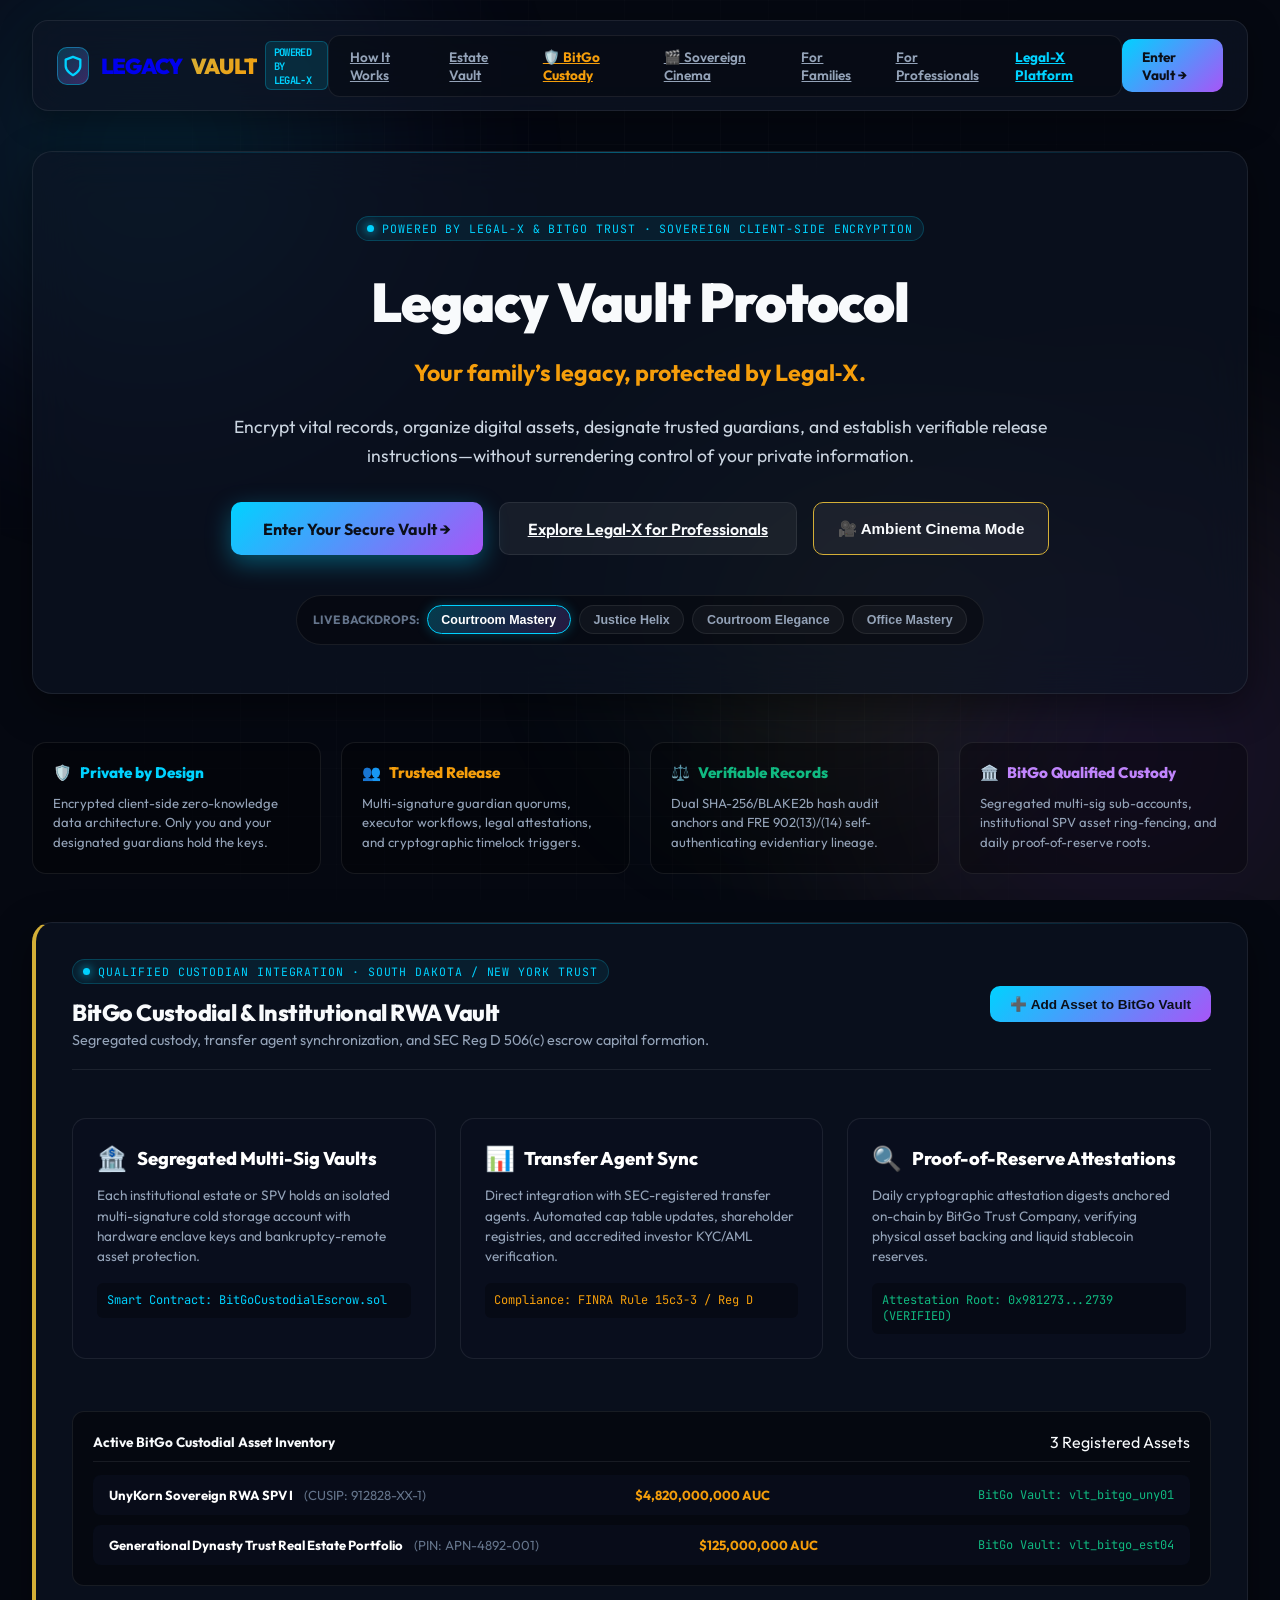
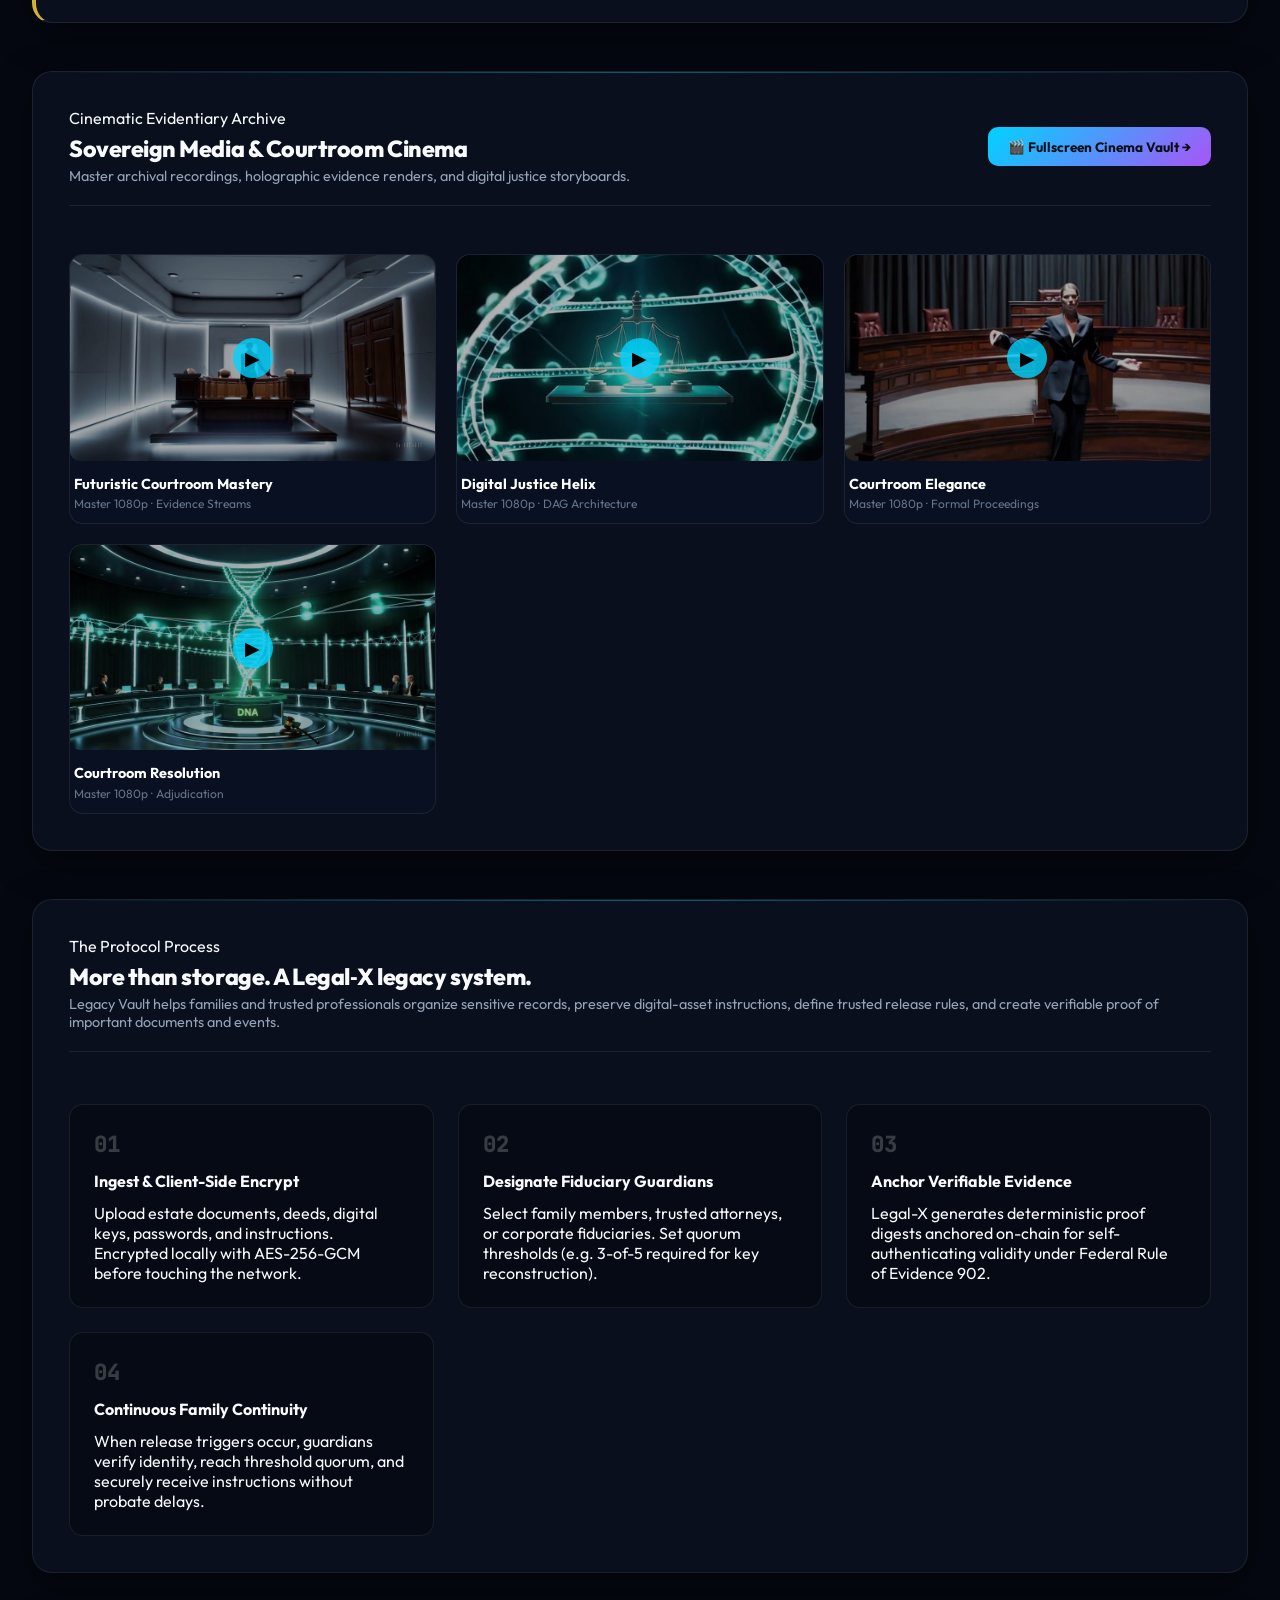
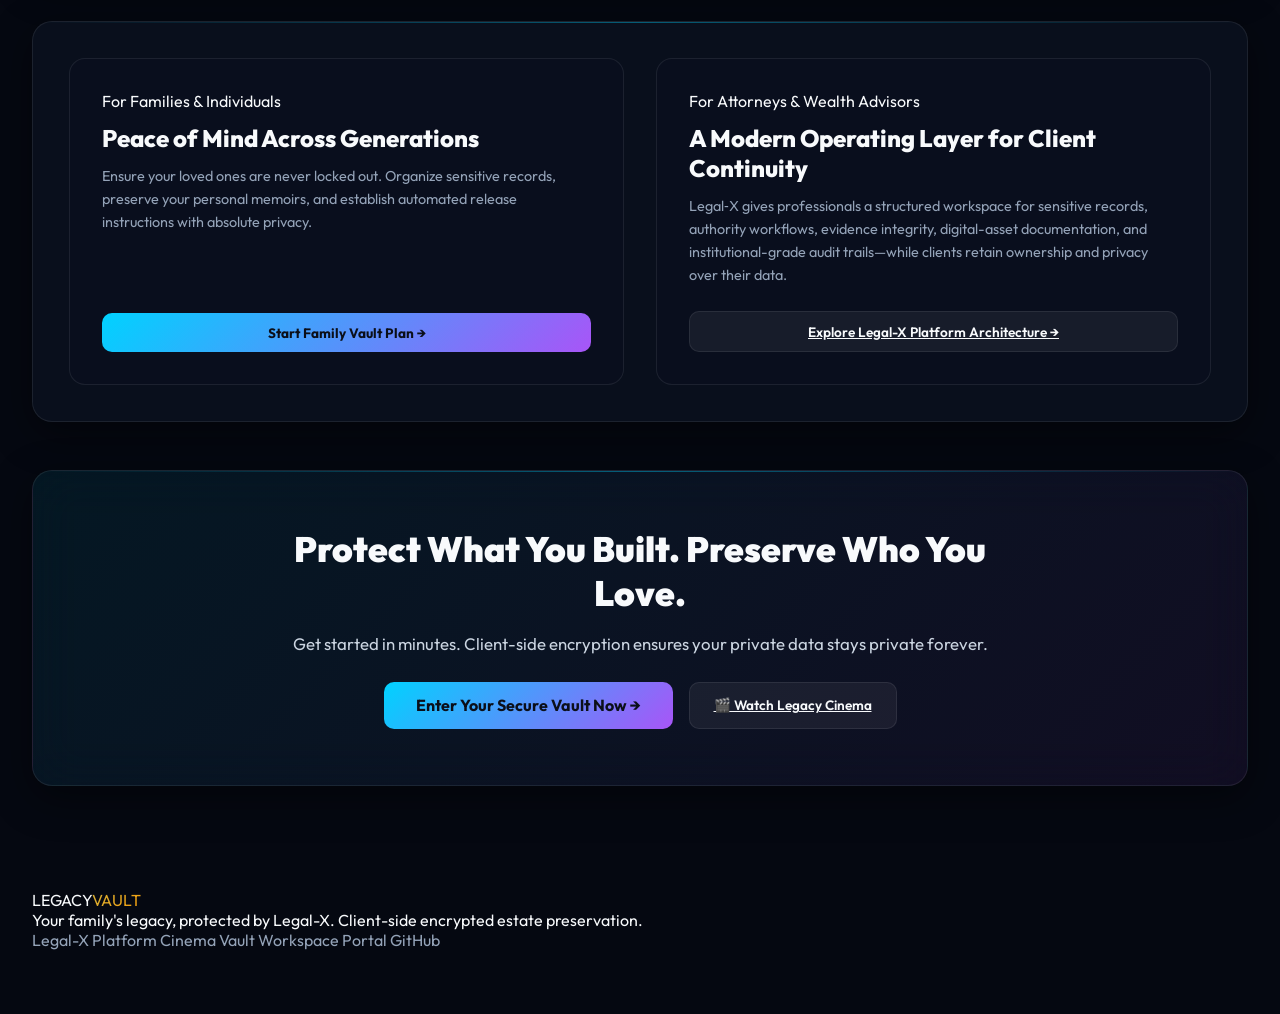
==== site/index.html @ db2397dc "feat(bitgo-cinema): integrate BitGo Trust custodial escrow, ambient video controls, and interactive " ====
<!DOCTYPE html>
<html lang="en">
<head>
  <meta charset="UTF-8">
  <meta name="viewport" content="width=device-width, initial-scale=1.0">
  <title>Legacy Vault Protocol — Your Family's Legacy, Protected by Legal-X</title>
  <meta name="description" content="Encrypt vital records, organize digital assets, designate trusted guardians, and establish verifiable release instructions—powered by Legal-X & BitGo Custody.">
  <link rel="preconnect" href="https://fonts.googleapis.com">
  <link rel="preconnect" href="https://fonts.gstatic.com" crossorigin>
  <link href="https://fonts.googleapis.com/css2?family=Outfit:wght@300;400;500;600;700;800;900&family=JetBrains+Mono:wght@400;500;700&display=swap" rel="stylesheet">
  <link rel="stylesheet" href="style.css">
</head>
<body>
  <!-- Ambient Liquid Mesh & Video Background -->
  <div class="liquid-mesh-container">
    <video id="liveAmbientVideo" class="live-bg-video" autoplay loop muted playsinline style="display:none;"></video>
    <div class="live-bg-overlay" id="liveBgOverlay" style="display:none;"></div>
    <div class="liquid-blob blob-1"></div>
    <div class="liquid-blob blob-2"></div>
    <div class="liquid-blob blob-3"></div>
    <div class="grid-overlay"></div>
  </div>

  <!-- Main App Shell -->
  <div class="app-container">
    
    <!-- Top Glass Navigation Bar -->
    <header class="glass-nav">
      <div class="nav-left">
        <a href="index.html" class="brand-badge" style="text-decoration:none;">
          <div class="brand-icon">
            <svg width="22" height="22" viewBox="0 0 24 24" fill="none" stroke="currentColor" stroke-width="2.5" stroke-linecap="round" stroke-linejoin="round"><path d="M12 22s8-4 8-10V5l-8-3-8 3v7c0 6 8 10 8 10z"/></svg>
          </div>
          <div class="brand-title">
            LEGACY<span class="gold-gradient">VAULT</span>
            <span class="version-tag">POWERED BY LEGAL-X</span>
          </div>
        </a>
      </div>

      <nav class="nav-center">
        <a href="#how-it-works" class="nav-link">How It Works</a>
        <a href="#estate-vault" class="nav-link">Estate Vault</a>
        <a href="#bitgo-custody" class="nav-link" style="color:var(--gold-bright); font-weight:700;">🛡️ BitGo Custody</a>
        <a href="#media-gallery" class="nav-link">🎬 Sovereign Cinema</a>
        <a href="#for-families" class="nav-link">For Families</a>
        <a href="#for-professionals" class="nav-link">For Professionals</a>
        <a href="legal-x.html" class="nav-link" style="color:var(--cyan); font-weight:700;">Legal-X Platform</a>
      </nav>

      <div class="nav-right">
        <a href="https://app.legacychain.app" class="action-btn" style="padding: 0.55rem 1.25rem; font-size: 0.85rem;">
          <span>Enter Vault →</span>
        </a>
      </div>
    </header>

    <!-- Main Content Area -->
    <main class="main-content" style="display:flex; flex-direction:column; gap:3rem; padding-bottom:4rem;">
      
      <!-- HERO SECTION WITH AMBIENT VIDEO CONTROLS -->
      <section class="glass-card-full" style="padding: 4rem 2.5rem 3rem 2.5rem; text-align: center; position: relative; overflow: hidden;">
        <div style="max-width: 960px; margin: 0 auto; display: flex; flex-direction: column; align-items: center; gap: 1.5rem;">
          
          <div class="cinema-header-tag">
            <span class="live-pulse-dot"></span>
            <span>POWERED BY LEGAL-X & BITGO TRUST · SOVEREIGN CLIENT-SIDE ENCRYPTION</span>
          </div>

          <h1 style="font-size: 3.4rem; font-weight: 900; line-height: 1.1; color: var(--text-main); letter-spacing: -0.02em;">
            Legacy Vault Protocol
          </h1>

          <p style="font-size: 1.45rem; font-weight: 700; color: var(--gold-bright); line-height: 1.35;">
            Your family’s legacy, protected by Legal‑X.
          </p>

          <p style="font-size: 1.1rem; color: #cbd5e1; line-height: 1.65; max-width: 820px;">
            Encrypt vital records, organize digital assets, designate trusted guardians, and establish verifiable release instructions—without surrendering control of your private information.
          </p>

          <div style="display: flex; gap: 1rem; margin-top: 0.5rem; flex-wrap: wrap; justify-content: center;">
            <a href="https://app.legacychain.app" class="action-btn" style="padding: 0.95rem 2rem; font-size: 1rem; box-shadow: 0 8px 24px rgba(0, 210, 255, 0.35);">
              Enter Your Secure Vault →
            </a>
            <a href="legal-x.html" class="secondary-btn" style="padding: 0.95rem 1.75rem; font-size: 1rem;">
              Explore Legal‑X for Professionals
            </a>
            <button id="toggleHeroAmbientVideoBtn" class="secondary-btn" style="padding: 0.95rem 1.5rem; font-size: 0.95rem; border-color:var(--gold);">
              🎥 Ambient Cinema Mode
            </button>
          </div>

          <!-- Ambient Live Video Theme Switcher -->
          <div style="display:flex; align-items:center; gap:0.5rem; flex-wrap:wrap; justify-content:center; margin-top:1rem; background:rgba(0,0,0,0.35); padding:0.6rem 1rem; border-radius:30px; border:1px solid rgba(255,255,255,0.08);">
            <span style="font-size:0.75rem; font-weight:700; color:var(--text-dim); text-transform:uppercase;">Live Backdrops:</span>
            <button class="filter-pill active" data-ambient-track="media/videos/courtroom_mastery_01.mp4">Courtroom Mastery</button>
            <button class="filter-pill" data-ambient-track="media/videos/digital_justice_helix.mp4">Justice Helix</button>
            <button class="filter-pill" data-ambient-track="media/videos/courtroom_elegance.mp4">Courtroom Elegance</button>
            <button class="filter-pill" data-ambient-track="media/videos/office_mastery.mp4">Office Mastery</button>
          </div>

        </div>
      </section>

      <!-- INSTITUTIONAL PROOF STRIP -->
      <section style="display: grid; grid-template-columns: repeat(auto-fit, minmax(240px, 1fr)); gap: 1.25rem;">
        <div class="step-card" style="padding: 1.25rem;">
          <div style="display:flex; align-items:center; gap:0.5rem; font-weight:800; color:var(--cyan); font-size:0.95rem;">
            <span>🛡️</span> Private by Design
          </div>
          <p style="font-size:0.82rem; color:#94a3b8; line-height:1.5; margin:0;">
            Encrypted client-side zero-knowledge data architecture. Only you and your designated guardians hold the keys.
          </p>
        </div>

        <div class="step-card" style="padding: 1.25rem;">
          <div style="display:flex; align-items:center; gap:0.5rem; font-weight:800; color:var(--gold-bright); font-size:0.95rem;">
            <span>👥</span> Trusted Release
          </div>
          <p style="font-size:0.82rem; color:#94a3b8; line-height:1.5; margin:0;">
            Multi-signature guardian quorums, executor workflows, legal attestations, and cryptographic timelock triggers.
          </p>
        </div>

        <div class="step-card" style="padding: 1.25rem;">
          <div style="display:flex; align-items:center; gap:0.5rem; font-weight:800; color:var(--emerald); font-size:0.95rem;">
            <span>⚖️</span> Verifiable Records
          </div>
          <p style="font-size:0.82rem; color:#94a3b8; line-height:1.5; margin:0;">
            Dual SHA-256/BLAKE2b hash audit anchors and FRE 902(13)/(14) self-authenticating evidentiary lineage.
          </p>
        </div>

        <div class="step-card" style="padding: 1.25rem;">
          <div style="display:flex; align-items:center; gap:0.5rem; font-weight:800; color:#c084fc; font-size:0.95rem;">
            <span>🏛️</span> BitGo Qualified Custody
          </div>
          <p style="font-size:0.82rem; color:#94a3b8; line-height:1.5; margin:0;">
            Segregated multi-sig sub-accounts, institutional SPV asset ring-fencing, and daily proof-of-reserve roots.
          </p>
        </div>
      </section>

      <!-- SECTION: BITGO TRUST & CUSTODIAL ASSET INGESTION -->
      <section id="bitgo-custody" class="glass-card-full" style="border-left: 4px solid var(--gold);">
        <div class="panel-header">
          <div>
            <div class="cinema-header-tag">
              <span class="live-pulse-dot"></span>
              <span>QUALIFIED CUSTODIAN INTEGRATION · SOUTH DAKOTA / NEW YORK TRUST</span>
            </div>
            <h2 class="panel-title" style="margin-top:0.4rem;">BitGo Custodial & Institutional RWA Vault</h2>
            <p class="panel-desc">Segregated custody, transfer agent synchronization, and SEC Reg D 506(c) escrow capital formation.</p>
          </div>
          <button id="openAddAssetModalBtn" class="action-btn" style="padding:0.65rem 1.25rem;">
            ➕ Add Asset to BitGo Vault
          </button>
        </div>

        <div style="display: grid; grid-template-columns: repeat(auto-fit, minmax(300px, 1fr)); gap: 1.5rem; margin-top: 1.25rem;">
          
          <div style="background: rgba(10,16,32,0.7); border: 1px solid var(--border-glass); border-radius: 14px; padding: 1.5rem;">
            <div style="display:flex; align-items:center; gap:0.6rem; margin-bottom:0.75rem;">
              <span style="font-size:1.5rem;">🏦</span>
              <h3 style="font-size:1.15rem; font-weight:800; color:#fff;">Segregated Multi-Sig Vaults</h3>
            </div>
            <p style="font-size:0.85rem; color:#94a3b8; line-height:1.5;">
              Each institutional estate or SPV holds an isolated multi-signature cold storage account with hardware enclave keys and bankruptcy-remote asset protection.
            </p>
            <div style="margin-top:1rem; font-family:var(--font-mono); font-size:0.75rem; color:var(--cyan); background:rgba(0,0,0,0.3); padding:0.6rem; border-radius:6px;">
              Smart Contract: BitGoCustodialEscrow.sol
            </div>
          </div>

          <div style="background: rgba(10,16,32,0.7); border: 1px solid var(--border-glass); border-radius: 14px; padding: 1.5rem;">
            <div style="display:flex; align-items:center; gap:0.6rem; margin-bottom:0.75rem;">
              <span style="font-size:1.5rem;">📊</span>
              <h3 style="font-size:1.15rem; font-weight:800; color:#fff;">Transfer Agent Sync</h3>
            </div>
            <p style="font-size:0.85rem; color:#94a3b8; line-height:1.5;">
              Direct integration with SEC-registered transfer agents. Automated cap table updates, shareholder registries, and accredited investor KYC/AML verification.
            </p>
            <div style="margin-top:1rem; font-family:var(--font-mono); font-size:0.75rem; color:var(--gold-bright); background:rgba(0,0,0,0.3); padding:0.6rem; border-radius:6px;">
              Compliance: FINRA Rule 15c3-3 / Reg D
            </div>
          </div>

          <div style="background: rgba(10,16,32,0.7); border: 1px solid var(--border-glass); border-radius: 14px; padding: 1.5rem;">
            <div style="display:flex; align-items:center; gap:0.6rem; margin-bottom:0.75rem;">
              <span style="font-size:1.5rem;">🔍</span>
              <h3 style="font-size:1.15rem; font-weight:800; color:#fff;">Proof-of-Reserve Attestations</h3>
            </div>
            <p style="font-size:0.85rem; color:#94a3b8; line-height:1.5;">
              Daily cryptographic attestation digests anchored on-chain by BitGo Trust Company, verifying physical asset backing and liquid stablecoin reserves.
            </p>
            <div style="margin-top:1rem; font-family:var(--font-mono); font-size:0.75rem; color:var(--emerald); background:rgba(0,0,0,0.3); padding:0.6rem; border-radius:6px;">
              Attestation Root: 0x981273...2739 (VERIFIED)
            </div>
          </div>

        </div>

        <!-- Interactive Ingested Assets Display -->
        <div style="margin-top: 1.5rem; background: rgba(0,0,0,0.4); border: 1px solid var(--border-glass); border-radius: 12px; padding: 1.25rem;">
          <div style="display:flex; justify-content:space-between; align-items:center; border-bottom:1px solid rgba(255,255,255,0.08); padding-bottom:0.6rem; margin-bottom:0.8rem;">
            <span style="font-size:0.85rem; font-weight:700; color:var(--text-main);">Active BitGo Custodial Asset Inventory</span>
            <span class="pill-gold">3 Registered Assets</span>
          </div>
          <div id="bitgoAssetsList" style="display:flex; flex-direction:column; gap:0.6rem;">
            <div style="display:flex; justify-content:space-between; align-items:center; background:rgba(10,16,32,0.6); padding:0.75rem 1rem; border-radius:8px; font-size:0.82rem;">
              <div>
                <strong style="color:#fff;">UnyKorn Sovereign RWA SPV I</strong>
                <span style="color:var(--text-dim); margin-left:0.5rem;">(CUSIP: 912828-XX-1)</span>
              </div>
              <span style="color:var(--gold-bright); font-weight:700;">$4,820,000,000 AUC</span>
              <span style="color:var(--emerald); font-family:var(--font-mono); font-size:0.75rem;">BitGo Vault: vlt_bitgo_uny01</span>
            </div>
            <div style="display:flex; justify-content:space-between; align-items:center; background:rgba(10,16,32,0.6); padding:0.75rem 1rem; border-radius:8px; font-size:0.82rem;">
              <div>
                <strong style="color:#fff;">Generational Dynasty Trust Real Estate Portfolio</strong>
                <span style="color:var(--text-dim); margin-left:0.5rem;">(PIN: APN-4892-001)</span>
              </div>
              <span style="color:var(--gold-bright); font-weight:700;">$125,000,000 AUC</span>
              <span style="color:var(--emerald); font-family:var(--font-mono); font-size:0.75rem;">BitGo Vault: vlt_bitgo_est04</span>
            </div>
          </div>
        </div>
      </section>

      <!-- SECTION: SOVEREIGN CINEMA & MEDIA GALLERY -->
      <section id="media-gallery" class="glass-card-full">
        <div class="panel-header">
          <div>
            <span class="pill-purple">Cinematic Evidentiary Archive</span>
            <h2 class="panel-title" style="margin-top:0.4rem;">Sovereign Media & Courtroom Cinema</h2>
            <p class="panel-desc">Master archival recordings, holographic evidence renders, and digital justice storyboards.</p>
          </div>
          <a href="cinema.html" class="action-btn" style="padding:0.65rem 1.25rem;">🎬 Fullscreen Cinema Vault →</a>
        </div>

        <div style="display: grid; grid-template-columns: repeat(auto-fill, minmax(280px, 1fr)); gap: 1.25rem; margin-top: 1.25rem;">
          
          <div class="media-card" style="cursor:pointer;" onclick="playMediaPreview('media/videos/courtroom_mastery_01.mp4', 'Futuristic Courtroom Mastery')">
            <div style="position:relative; aspect-ratio:16/9; overflow:hidden; border-radius:10px;">
              <img src="media/thumbnails/courtroom_mastery_01.jpg" alt="Courtroom Mastery" style="width:100%; height:100%; object-fit:cover;">
              <div style="position:absolute; inset:0; background:rgba(0,0,0,0.3); display:flex; align-items:center; justify-content:center;">
                <div style="width:40px; height:40px; border-radius:50%; background:rgba(0,210,255,0.8); display:flex; align-items:center; justify-content:center; color:#000; font-size:1.2rem;">▶</div>
              </div>
            </div>
            <div style="padding:0.75rem 0.25rem;">
              <strong style="color:#fff; font-size:0.9rem;">Futuristic Courtroom Mastery</strong>
              <div style="font-size:0.75rem; color:var(--text-dim); margin-top:0.2rem;">Master 1080p · Evidence Streams</div>
            </div>
          </div>

          <div class="media-card" style="cursor:pointer;" onclick="playMediaPreview('media/videos/digital_justice_helix.mp4', 'Digital Justice Helix')">
            <div style="position:relative; aspect-ratio:16/9; overflow:hidden; border-radius:10px;">
              <img src="media/thumbnails/digital_justice_helix.jpg" alt="Digital Justice Helix" style="width:100%; height:100%; object-fit:cover;">
              <div style="position:absolute; inset:0; background:rgba(0,0,0,0.3); display:flex; align-items:center; justify-content:center;">
                <div style="width:40px; height:40px; border-radius:50%; background:rgba(0,210,255,0.8); display:flex; align-items:center; justify-content:center; color:#000; font-size:1.2rem;">▶</div>
              </div>
            </div>
            <div style="padding:0.75rem 0.25rem;">
              <strong style="color:#fff; font-size:0.9rem;">Digital Justice Helix</strong>
              <div style="font-size:0.75rem; color:var(--text-dim); margin-top:0.2rem;">Master 1080p · DAG Architecture</div>
            </div>
          </div>

          <div class="media-card" style="cursor:pointer;" onclick="playMediaPreview('media/videos/courtroom_elegance.mp4', 'Courtroom Elegance')">
            <div style="position:relative; aspect-ratio:16/9; overflow:hidden; border-radius:10px;">
              <img src="media/thumbnails/courtroom_elegance.jpg" alt="Courtroom Elegance" style="width:100%; height:100%; object-fit:cover;">
              <div style="position:absolute; inset:0; background:rgba(0,0,0,0.3); display:flex; align-items:center; justify-content:center;">
                <div style="width:40px; height:40px; border-radius:50%; background:rgba(0,210,255,0.8); display:flex; align-items:center; justify-content:center; color:#000; font-size:1.2rem;">▶</div>
              </div>
            </div>
            <div style="padding:0.75rem 0.25rem;">
              <strong style="color:#fff; font-size:0.9rem;">Courtroom Elegance</strong>
              <div style="font-size:0.75rem; color:var(--text-dim); margin-top:0.2rem;">Master 1080p · Formal Proceedings</div>
            </div>
          </div>

          <div class="media-card" style="cursor:pointer;" onclick="playMediaPreview('media/videos/courtroom_drama_01.mp4', 'Courtroom Drama & Resolution')">
            <div style="position:relative; aspect-ratio:16/9; overflow:hidden; border-radius:10px;">
              <img src="media/thumbnails/courtroom_drama_01.jpg" alt="Courtroom Drama" style="width:100%; height:100%; object-fit:cover;">
              <div style="position:absolute; inset:0; background:rgba(0,0,0,0.3); display:flex; align-items:center; justify-content:center;">
                <div style="width:40px; height:40px; border-radius:50%; background:rgba(0,210,255,0.8); display:flex; align-items:center; justify-content:center; color:#000; font-size:1.2rem;">▶</div>
              </div>
            </div>
            <div style="padding:0.75rem 0.25rem;">
              <strong style="color:#fff; font-size:0.9rem;">Courtroom Resolution</strong>
              <div style="font-size:0.75rem; color:var(--text-dim); margin-top:0.2rem;">Master 1080p · Adjudication</div>
            </div>
          </div>

        </div>
      </section>

      <!-- SECTION: HOW IT WORKS -->
      <section id="how-it-works" class="glass-card-full">
        <div class="panel-header">
          <div>
            <span class="pill-blue">The Protocol Process</span>
            <h2 class="panel-title" style="margin-top:0.4rem;">More than storage. A Legal‑X legacy system.</h2>
            <p class="panel-desc">Legacy Vault helps families and trusted professionals organize sensitive records, preserve digital-asset instructions, define trusted release rules, and create verifiable proof of important documents and events.</p>
          </div>
        </div>

        <div style="display: grid; grid-template-columns: repeat(auto-fit, minmax(280px, 1fr)); gap: 1.5rem; margin-top: 1.5rem;">
          <div class="step-card">
            <div class="step-num">01</div>
            <h4>Ingest & Client-Side Encrypt</h4>
            <p>Upload estate documents, deeds, digital keys, passwords, and instructions. Encrypted locally with AES-256-GCM before touching the network.</p>
          </div>
          <div class="step-card">
            <div class="step-num">02</div>
            <h4>Designate Fiduciary Guardians</h4>
            <p>Select family members, trusted attorneys, or corporate fiduciaries. Set quorum thresholds (e.g. 3-of-5 required for key reconstruction).</p>
          </div>
          <div class="step-card">
            <div class="step-num">03</div>
            <h4>Anchor Verifiable Evidence</h4>
            <p>Legal-X generates deterministic proof digests anchored on-chain for self-authenticating validity under Federal Rule of Evidence 902.</p>
          </div>
          <div class="step-card">
            <div class="step-num">04</div>
            <h4>Continuous Family Continuity</h4>
            <p>When release triggers occur, guardians verify identity, reach threshold quorum, and securely receive instructions without probate delays.</p>
          </div>
        </div>
      </section>

      <!-- SECTION: FOR FAMILIES & PROFESSIONALS -->
      <section id="for-professionals" class="glass-card-full">
        <div style="display: grid; grid-template-columns: repeat(auto-fit, minmax(320px, 1fr)); gap: 2rem;">
          
          <div id="for-families" style="background: rgba(10,16,32,0.7); border: 1px solid var(--border-glass); border-radius: 16px; padding: 2rem; display: flex; flex-direction: column; justify-content: space-between;">
            <div>
              <span class="pill-blue">For Families & Individuals</span>
              <h3 style="font-size: 1.5rem; font-weight: 800; color: var(--text-main); margin-top: 0.75rem;">
                Peace of Mind Across Generations
              </h3>
              <p style="font-size: 0.9rem; color: #94a3b8; line-height: 1.6; margin-top: 0.75rem;">
                Ensure your loved ones are never locked out. Organize sensitive records, preserve your personal memoirs, and establish automated release instructions with absolute privacy.
              </p>
            </div>
            <a href="https://app.legacychain.app" class="action-btn" style="margin-top: 1.5rem; text-align: center; justify-content: center;">
              Start Family Vault Plan →
            </a>
          </div>

          <div style="background: rgba(10,16,32,0.7); border: 1px solid var(--border-glass); border-radius: 16px; padding: 2rem; display: flex; flex-direction: column; justify-content: space-between;">
            <div>
              <span class="pill-gold">For Attorneys & Wealth Advisors</span>
              <h3 style="font-size: 1.5rem; font-weight: 800; color: var(--text-main); margin-top: 0.75rem;">
                A Modern Operating Layer for Client Continuity
              </h3>
              <p style="font-size: 0.9rem; color: #94a3b8; line-height: 1.6; margin-top: 0.75rem;">
                Legal‑X gives professionals a structured workspace for sensitive records, authority workflows, evidence integrity, digital-asset documentation, and institutional-grade audit trails—while clients retain ownership and privacy over their data.
              </p>
            </div>
            <a href="legal-x.html" class="secondary-btn" style="margin-top: 1.5rem; text-align: center; justify-content: center;">
              Explore Legal-X Platform Architecture →
            </a>
          </div>

        </div>
      </section>

      <!-- CALL TO ACTION BANNER -->
      <section class="glass-card-full" style="text-align: center; padding: 3.5rem 2rem; background: linear-gradient(135deg, rgba(0, 210, 255, 0.08), rgba(168, 85, 247, 0.08));">
        <div style="max-width: 750px; margin: 0 auto; display: flex; flex-direction: column; align-items: center; gap: 1rem;">
          <h2 style="font-size: 2.2rem; font-weight: 900; color: var(--text-main);">
            Protect What You Built. Preserve Who You Love.
          </h2>
          <p style="font-size: 1.05rem; color: #cbd5e1; line-height: 1.6;">
            Get started in minutes. Client-side encryption ensures your private data stays private forever.
          </p>
          <div style="display:flex; gap:1rem; flex-wrap:wrap; justify-content:center; margin-top:0.5rem;">
            <a href="https://app.legacychain.app" class="action-btn" style="padding: 0.85rem 2rem; font-size: 1rem;">
              Enter Your Secure Vault Now →
            </a>
            <a href="cinema.html" class="secondary-btn" style="padding: 0.85rem 1.5rem;">
              🎬 Watch Legacy Cinema
            </a>
          </div>
        </div>
      </section>

    </main>

    <!-- Footer -->
    <footer class="footer-glass">
      <div class="footer-inner">
        <div>
          <div class="footer-brand">LEGACY<span class="gold-gradient">VAULT</span></div>
          <p class="footer-tagline">Your family's legacy, protected by Legal-X. Client-side encrypted estate preservation.</p>
        </div>
        <div class="footer-links-group">
          <a href="legal-x.html" class="footer-link">Legal-X Platform</a>
          <a href="cinema.html" class="footer-link">Cinema Vault</a>
          <a href="https://app.legacychain.app" class="footer-link">Workspace Portal</a>
          <a href="https://github.com/FTHTrading/Legal-X" target="_blank" class="footer-link">GitHub</a>
        </div>
      </div>
    </footer>

  </div>

  <!-- ADD ASSET TO BITGO MODAL -->
  <div id="addAssetModal" style="display:none; position:fixed; inset:0; background:rgba(0,0,0,0.85); backdrop-filter:blur(10px); z-index:100; align-items:center; justify-content:center; padding:1.5rem;">
    <div style="background:rgba(10,16,32,0.95); border:1px solid var(--border-glass); border-radius:16px; padding:2rem; max-width:550px; width:100%; display:flex; flex-direction:column; gap:1.25rem;">
      <div style="display:flex; justify-content:space-between; align-items:center; border-bottom:1px solid var(--border-glass); padding-bottom:0.75rem;">
        <h3 style="font-size:1.25rem; font-weight:800; color:var(--text-main);">➕ Register Asset to BitGo Custodial Vault</h3>
        <button id="closeModalBtn" style="background:none; border:none; color:var(--text-dim); font-size:1.25rem; cursor:pointer;">✕</button>
      </div>

      <div style="display:flex; flex-direction:column; gap:0.75rem;">
        <div>
          <label style="font-size:0.75rem; font-weight:700; color:var(--cyan); text-transform:uppercase;">Asset / SPV Legal Name</label>
          <input type="text" id="modalAssetName" class="glass-search-input" style="width:100%; margin-top:0.3rem;" placeholder="e.g. UnyKorn Generational Asset SPV II LLC">
        </div>
        <div style="display:grid; grid-template-columns:1fr 1fr; gap:0.75rem;">
          <div>
            <label style="font-size:0.75rem; font-weight:700; color:var(--cyan); text-transform:uppercase;">CUSIP / ISIN / PIN</label>
            <input type="text" id="modalAssetCusip" class="glass-search-input" style="width:100%; margin-top:0.3rem;" placeholder="e.g. 912828-UNY-2">
          </div>
          <div>
            <label style="font-size:0.75rem; font-weight:700; color:var(--cyan); text-transform:uppercase;">Appraisal Valuation (USD)</label>
            <input type="text" id="modalAssetVal" class="glass-search-input" style="width:100%; margin-top:0.3rem;" placeholder="e.g. $50,000,000">
          </div>
        </div>
        <div>
          <label style="font-size:0.75rem; font-weight:700; color:var(--cyan); text-transform:uppercase;">Qualified Custodian</label>
          <select id="modalCustodianSelect" class="glass-search-input" style="width:100%; margin-top:0.3rem;">
            <option value="BitGo Trust Company (South Dakota)">BitGo Trust Company (South Dakota)</option>
            <option value="BitGo New York Trust">BitGo New York Trust</option>
            <option value="South Dakota Trust Company">South Dakota Trust Company</option>
          </select>
        </div>
      </div>

      <div style="display:flex; gap:0.75rem; margin-top:0.5rem;">
        <button id="submitAddAssetBtn" class="action-btn" style="flex:1; justify-content:center;">Anchor to BitGo Vault</button>
        <button id="cancelModalBtn" class="secondary-btn">Cancel</button>
      </div>
    </div>
  </div>

  <div id="toastNotification" class="toast-popup"></div>

  <script src="app.js"></script>
</body>
</html>
---- site/style.css ----
:root {
  --bg-dark: #050811;
  --bg-card: rgba(13, 20, 36, 0.65);
  --bg-card-hover: rgba(20, 30, 52, 0.75);
  --border-glass: rgba(255, 255, 255, 0.08);
  --border-glass-glow: rgba(0, 210, 255, 0.35);
  
  --cyan: #00d2ff;
  --cyan-glow: rgba(0, 210, 255, 0.25);
  --gold: #d4af37;
  --gold-bright: #f59e0b;
  --purple: #a855f7;
  --emerald: #10b981;
  --crimson: #ef4444;
  
  --text-main: #f8fafc;
  --text-sub: #94a3b8;
  --text-dim: #64748b;
  
  --font-main: 'Outfit', sans-serif;
  --font-mono: 'JetBrains Mono', monospace;
}

* {
  box-sizing: border-box;
  margin: 0;
  padding: 0;
}

body {
  background-color: var(--bg-dark);
  color: var(--text-main);
  font-family: var(--font-main);
  min-height: 100vh;
  overflow-x: hidden;
  position: relative;
}

/* Fluid Liquid Mesh Background */
.liquid-mesh-container {
  position: fixed;
  top: 0;
  left: 0;
  width: 100vw;
  height: 100vh;
  z-index: 0;
  overflow: hidden;
  pointer-events: none;
}

.liquid-blob {
  position: absolute;
  border-radius: 50%;
  filter: blur(90px);
  opacity: 0.45;
  animation: floatBlobs 20s infinite alternate ease-in-out;
}

.blob-1 {
  width: 600px;
  height: 600px;
  background: radial-gradient(circle, rgba(0, 210, 255, 0.35) 0%, rgba(138, 43, 226, 0.1) 70%);
  top: -150px;
  left: -150px;
}

.blob-2 {
  width: 700px;
  height: 700px;
  background: radial-gradient(circle, rgba(168, 85, 247, 0.3) 0%, rgba(212, 175, 55, 0.1) 70%);
  bottom: -200px;
  right: -200px;
  animation-duration: 25s;
}

.blob-3 {
  width: 500px;
  height: 500px;
  background: radial-gradient(circle, rgba(212, 175, 55, 0.25) 0%, rgba(0, 210, 255, 0.05) 70%);
  top: 40%;
  left: 45%;
  animation-duration: 18s;
}

.grid-overlay {
  position: absolute;
  inset: 0;
  background-image: 
    linear-gradient(rgba(255, 255, 255, 0.02) 1px, transparent 1px),
    linear-gradient(90deg, rgba(255, 255, 255, 0.02) 1px, transparent 1px);
  background-size: 48px 48px;
  mask-image: radial-gradient(circle at center, black 40%, transparent 90%);
}

@keyframes floatBlobs {
  0% { transform: translate(0, 0) scale(1); }
  50% { transform: translate(60px, 40px) scale(1.08); }
  100% { transform: translate(-40px, 60px) scale(0.95); }
}

/* App Shell */
.app-container {
  position: relative;
  z-index: 1;
  max-width: 1320px;
  margin: 0 auto;
  padding: 1.25rem 2rem 4rem 2rem;
  display: flex;
  flex-direction: column;
  gap: 2.5rem;
}

/* Liquid Glass Navbar */
.glass-nav {
  display: flex;
  justify-content: space-between;
  align-items: center;
  padding: 0.85rem 1.5rem;
  background: rgba(13, 20, 36, 0.7);
  backdrop-filter: blur(20px);
  -webkit-backdrop-filter: blur(20px);
  border: 1px solid var(--border-glass);
  border-radius: 16px;
  box-shadow: 0 8px 32px 0 rgba(0, 0, 0, 0.37);
  position: sticky;
  top: 1.25rem;
  z-index: 100;
}

.brand-badge {
  display: flex;
  align-items: center;
  gap: 0.75rem;
}

.brand-icon {
  width: 38px;
  height: 38px;
  border-radius: 10px;
  background: linear-gradient(135deg, rgba(0, 210, 255, 0.2), rgba(168, 85, 247, 0.3));
  border: 1px solid rgba(0, 210, 255, 0.4);
  display: flex;
  align-items: center;
  justify-content: center;
  color: var(--cyan);
}

.brand-title {
  font-size: 1.35rem;
  font-weight: 900;
  letter-spacing: -0.03em;
  display: flex;
  align-items: center;
  gap: 0.5rem;
}

.gold-gradient {
  background: linear-gradient(135deg, #d4af37, #f59e0b);
  -webkit-background-clip: text;
  -webkit-text-fill-color: transparent;
}

.version-tag {
  font-size: 0.65rem;
  font-family: var(--font-mono);
  padding: 0.15rem 0.45rem;
  border-radius: 6px;
  background: rgba(0, 210, 255, 0.12);
  border: 1px solid rgba(0, 210, 255, 0.25);
  color: var(--cyan);
  font-weight: 700;
}

.nav-center {
  display: flex;
  align-items: center;
  gap: 0.5rem;
  background: rgba(0, 0, 0, 0.25);
  padding: 0.3rem 0.4rem;
  border-radius: 12px;
  border: 1px solid var(--border-glass);
}

.nav-link {
  background: transparent;
  border: none;
  color: var(--text-sub);
  font-size: 0.85rem;
  font-weight: 600;
  padding: 0.45rem 0.9rem;
  border-radius: 8px;
  cursor: pointer;
  transition: all 0.2s ease;
  font-family: var(--font-main);
}

.nav-link:hover {
  color: var(--text-main);
  background: rgba(255, 255, 255, 0.05);
}

.nav-link.active {
  background: linear-gradient(135deg, rgba(0, 210, 255, 0.15), rgba(168, 85, 247, 0.15));
  color: var(--cyan);
  border: 1px solid rgba(0, 210, 255, 0.3);
}

.nav-right {
  display: flex;
  align-items: center;
  gap: 1rem;
}

.status-pill {
  display: flex;
  align-items: center;
  gap: 0.45rem;
  padding: 0.35rem 0.75rem;
  border-radius: 999px;
  background: rgba(16, 185, 129, 0.1);
  border: 1px solid rgba(16, 185, 129, 0.25);
}

.pulse-dot {
  width: 7px;
  height: 7px;
  border-radius: 50%;
  background: var(--emerald);
  box-shadow: 0 0 8px var(--emerald);
  animation: pulseGreen 2s infinite;
}

@keyframes pulseGreen {
  0% { opacity: 0.5; }
  50% { opacity: 1; transform: scale(1.2); }
  100% { opacity: 0.5; }
}

.status-text {
  font-size: 0.7rem;
  font-family: var(--font-mono);
  font-weight: 700;
  color: var(--emerald);
  letter-spacing: 0.05em;
}

.github-btn {
  display: flex;
  align-items: center;
  gap: 0.45rem;
  text-decoration: none;
  background: rgba(255, 255, 255, 0.06);
  border: 1px solid var(--border-glass);
  padding: 0.45rem 0.85rem;
  border-radius: 10px;
  color: var(--text-main);
  font-size: 0.8rem;
  font-weight: 600;
  transition: all 0.2s ease;
}

.github-btn:hover {
  background: rgba(255, 255, 255, 0.12);
  border-color: rgba(255, 255, 255, 0.2);
  transform: translateY(-1px);
}

/* Hero Section */
.hero-section {
  text-align: center;
  display: flex;
  flex-direction: column;
  align-items: center;
  gap: 1.25rem;
  padding: 2rem 0 1rem 0;
}

.hero-badge {
  display: inline-flex;
  align-items: center;
  gap: 0.5rem;
  padding: 0.35rem 0.95rem;
  border-radius: 9999px;
  background: rgba(212, 175, 55, 0.1);
  border: 1px solid rgba(212, 175, 55, 0.25);
  font-size: 0.75rem;
  font-weight: 700;
  color: var(--gold);
  letter-spacing: 0.05em;
}

.hero-title {
  font-size: clamp(2.2rem, 4.5vw, 3.6rem);
  font-weight: 900;
  line-height: 1.15;
  letter-spacing: -0.03em;
}

.neon-cyan {
  color: var(--cyan);
  text-shadow: 0 0 20px rgba(0, 210, 255, 0.4);
}

.neon-gold {
  color: var(--gold-bright);
  text-shadow: 0 0 20px rgba(245, 158, 11, 0.4);
}

.hero-subtitle {
  font-size: 1.1rem;
  color: var(--text-sub);
  max-width: 820px;
  line-height: 1.6;
}

/* Liquid Ticker */
.liquid-ticker {
  display: flex;
  align-items: center;
  gap: 1.5rem;
  padding: 0.85rem 1.75rem;
  background: rgba(13, 20, 36, 0.6);
  backdrop-filter: blur(16px);
  border: 1px solid var(--border-glass);
  border-radius: 9999px;
  margin-top: 1rem;
}

.ticker-item {
  display: flex;
  flex-direction: column;
  align-items: center;
  gap: 0.1rem;
}

.ticker-val {
  font-size: 1.05rem;
  font-weight: 800;
  color: var(--cyan);
}

.ticker-lbl {
  font-size: 0.7rem;
  color: var(--text-dim);
  text-transform: uppercase;
  letter-spacing: 0.05em;
  font-weight: 600;
}

.ticker-sep {
  width: 1px;
  height: 24px;
  background: rgba(255, 255, 255, 0.1);
}

/* Glass Cards & Tabs */
.tab-pane {
  display: none;
}

.tab-pane.active {
  display: block;
  animation: fadeIn 0.3s ease;
}

@keyframes fadeIn {
  from { opacity: 0; transform: translateY(8px); }
  to { opacity: 1; transform: translateY(0); }
}

.glass-card-full {
  background: var(--bg-card);
  backdrop-filter: blur(24px);
  -webkit-backdrop-filter: blur(24px);
  border: 1px solid var(--border-glass);
  border-radius: 20px;
  padding: 2.25rem;
  box-shadow: 0 12px 40px 0 rgba(0, 0, 0, 0.45);
  display: flex;
  flex-direction: column;
  gap: 1.75rem;
  position: relative;
  overflow: hidden;
}

.glass-card-full::before {
  content: '';
  position: absolute;
  top: 0;
  left: 0;
  right: 0;
  height: 1px;
  background: linear-gradient(90deg, transparent, rgba(0, 210, 255, 0.4), transparent);
}

.panel-header {
  display: flex;
  justify-content: space-between;
  align-items: center;
  flex-wrap: wrap;
  gap: 1rem;
  border-bottom: 1px solid var(--border-glass);
  padding-bottom: 1.25rem;
}

.panel-title {
  font-size: 1.45rem;
  font-weight: 800;
  letter-spacing: -0.02em;
}

.panel-desc {
  font-size: 0.9rem;
  color: var(--text-sub);
  margin-top: 0.25rem;
}

/* Matter Switcher */
.matter-switcher {
  display: flex;
  gap: 0.5rem;
  background: rgba(0, 0, 0, 0.3);
  padding: 0.3rem;
  border-radius: 12px;
  border: 1px solid var(--border-glass);
}

.matter-btn {
  background: transparent;
  border: none;
  color: var(--text-sub);
  font-size: 0.8rem;
  font-weight: 600;
  padding: 0.45rem 0.85rem;
  border-radius: 8px;
  cursor: pointer;
  transition: all 0.2s ease;
  font-family: var(--font-main);
}

.matter-btn.active {
  background: rgba(0, 210, 255, 0.15);
  color: var(--cyan);
  border: 1px solid rgba(0, 210, 255, 0.3);
}

/* Twin Workspace Grid */
.twin-workspace-grid {
  display: grid;
  grid-template-columns: 1fr 1.35fr;
  gap: 1.5rem;
}

.subpanel-title {
  font-size: 0.95rem;
  font-weight: 700;
  color: var(--text-sub);
  text-transform: uppercase;
  letter-spacing: 0.05em;
  margin-bottom: 1rem;
}

.node-tree {
  display: flex;
  flex-direction: column;
  gap: 0.65rem;
}

.node-item {
  background: rgba(0, 0, 0, 0.25);
  border: 1px solid var(--border-glass);
  border-radius: 12px;
  padding: 1rem 1.25rem;
  cursor: pointer;
  transition: all 0.2s ease;
  display: flex;
  justify-content: space-between;
  align-items: center;
}

.node-item:hover {
  background: rgba(255, 255, 255, 0.04);
  border-color: rgba(0, 210, 255, 0.3);
  transform: translateX(4px);
}

.node-item.selected {
  background: linear-gradient(135deg, rgba(0, 210, 255, 0.12), rgba(168, 85, 247, 0.08));
  border-color: var(--cyan);
  box-shadow: 0 0 16px rgba(0, 210, 255, 0.15);
}

.node-title-group {
  display: flex;
  align-items: center;
  gap: 0.75rem;
}

.node-icon {
  width: 32px;
  height: 32px;
  border-radius: 8px;
  background: rgba(255, 255, 255, 0.06);
  display: flex;
  align-items: center;
  justify-content: center;
}

.node-label {
  font-weight: 700;
  font-size: 0.95rem;
}

.node-sublabel {
  font-size: 0.75rem;
  color: var(--text-dim);
}

.node-status-badge {
  font-size: 0.7rem;
  font-family: var(--font-mono);
  font-weight: 700;
  padding: 0.2rem 0.5rem;
  border-radius: 6px;
  background: rgba(16, 185, 129, 0.15);
  color: var(--emerald);
}

/* Inspector Card */
.inspector-card {
  background: rgba(0, 0, 0, 0.35);
  border: 1px solid var(--border-glass);
  border-radius: 14px;
  padding: 1.5rem;
  min-height: 320px;
}

.empty-inspector {
  display: flex;
  flex-direction: column;
  align-items: center;
  justify-content: center;
  height: 280px;
  text-align: center;
  gap: 1rem;
  color: var(--text-dim);
  font-size: 0.9rem;
}

.inspector-data-group {
  display: flex;
  flex-direction: column;
  gap: 1.1rem;
}

.data-row {
  display: flex;
  flex-direction: column;
  gap: 0.3rem;
}

.data-label {
  font-size: 0.75rem;
  text-transform: uppercase;
  color: var(--text-dim);
  font-weight: 700;
  letter-spacing: 0.05em;
}

.data-val-mono {
  font-family: var(--font-mono);
  font-size: 0.85rem;
  color: var(--cyan);
  background: rgba(0, 0, 0, 0.4);
  padding: 0.4rem 0.75rem;
  border-radius: 8px;
  border: 1px solid rgba(255, 255, 255, 0.05);
  word-break: break-all;
}

.data-val-text {
  font-size: 0.9rem;
  color: var(--text-main);
  line-height: 1.5;
}

/* DNA Canvas */
.canvas-wrapper {
  background: rgba(0, 0, 0, 0.4);
  border: 1px solid var(--border-glass);
  border-radius: 16px;
  padding: 1rem;
  display: flex;
  justify-content: center;
}

#dnaCanvas {
  width: 100%;
  height: 220px;
}

.dna-blocks-row {
  display: grid;
  grid-template-columns: repeat(auto-fit, minmax(200px, 1fr));
  gap: 1rem;
}

.dna-block-card {
  background: rgba(0, 0, 0, 0.3);
  border: 1px solid var(--border-glass);
  border-radius: 12px;
  padding: 1rem;
  display: flex;
  flex-direction: column;
  gap: 0.4rem;
}

.dna-block-header {
  font-size: 0.7rem;
  font-family: var(--font-mono);
  color: var(--cyan);
  font-weight: 700;
}

.dna-block-name {
  font-weight: 700;
  font-size: 0.95rem;
}

.dna-block-hash {
  font-family: var(--font-mono);
  font-size: 0.7rem;
  color: var(--text-dim);
}

/* Eyecite Demo Grid */
.citation-demo-grid {
  display: grid;
  grid-template-columns: 1fr 1fr;
  gap: 1.5rem;
}

.input-lbl {
  font-size: 0.8rem;
  font-weight: 700;
  color: var(--text-sub);
  text-transform: uppercase;
  letter-spacing: 0.05em;
  margin-bottom: 0.5rem;
  display: block;
}

.glass-textarea {
  width: 100%;
  background: rgba(0, 0, 0, 0.35);
  border: 1px solid var(--border-glass);
  border-radius: 12px;
  padding: 1rem;
  color: var(--text-main);
  font-family: var(--font-main);
  font-size: 0.95rem;
  line-height: 1.6;
  resize: vertical;
  outline: none;
}

.glass-textarea:focus {
  border-color: var(--cyan);
  box-shadow: 0 0 16px rgba(0, 210, 255, 0.2);
}

.button-row {
  display: flex;
  gap: 0.75rem;
  margin-top: 1rem;
  flex-wrap: wrap;
}

.action-btn {
  background: linear-gradient(135deg, #00d2ff, #a855f7);
  color: #0b0f19;
  border: none;
  padding: 0.65rem 1.25rem;
  border-radius: 10px;
  font-weight: 700;
  font-size: 0.85rem;
  cursor: pointer;
  transition: all 0.2s ease;
  text-decoration: none;
  display: inline-flex;
  align-items: center;
  gap: 0.4rem;
}

.action-btn:hover {
  transform: translateY(-2px);
  box-shadow: 0 6px 20px rgba(0, 210, 255, 0.35);
}

.secondary-btn {
  background: rgba(255, 255, 255, 0.06);
  border: 1px solid var(--border-glass);
  color: var(--text-main);
  padding: 0.65rem 1.25rem;
  border-radius: 10px;
  font-weight: 600;
  font-size: 0.85rem;
  cursor: pointer;
  transition: all 0.2s ease;
}

.secondary-btn:hover {
  background: rgba(255, 255, 255, 0.12);
}

.audit-result-box {
  background: rgba(0, 0, 0, 0.35);
  border: 1px solid var(--border-glass);
  border-radius: 12px;
  padding: 1.25rem;
  min-height: 220px;
  display: flex;
  flex-direction: column;
  gap: 1rem;
}

/* x402 Grid */
.x402-grid {
  display: grid;
  grid-template-columns: repeat(auto-fit, minmax(240px, 1fr));
  gap: 1.25rem;
}

/* ==========================================================================
   LAW LIBRARY & LANDMARK PRECEDENTS STYLING
   ========================================================================== */
.law-precedents-grid {
  display: grid;
  grid-template-columns: repeat(auto-fill, minmax(360px, 1fr));
  gap: 1.25rem;
}

.precedent-card {
  background: rgba(10, 16, 32, 0.7);
  border: 1px solid var(--border-glass);
  border-radius: 14px;
  padding: 1.25rem;
  display: flex;
  flex-direction: column;
  justify-content: space-between;
  gap: 0.9rem;
  transition: transform 0.25s ease, border-color 0.25s ease, box-shadow 0.25s ease;
}

.precedent-card:hover {
  transform: translateY(-3px);
  border-color: var(--cyan);
  box-shadow: 0 10px 24px rgba(0, 0, 0, 0.4), 0 0 18px rgba(0, 210, 255, 0.15);
}

.prec-top-row {
  display: flex;
  justify-content: space-between;
  align-items: flex-start;
  gap: 0.5rem;
}

.prec-category-badge {
  background: rgba(0, 210, 255, 0.08);
  border: 1px solid rgba(0, 210, 255, 0.25);
  color: var(--cyan);
  font-size: 0.7rem;
  font-weight: 700;
  padding: 0.2rem 0.55rem;
  border-radius: 6px;
}

.prec-year-badge {
  font-family: var(--font-mono);
  font-size: 0.72rem;
  color: var(--text-dim);
}

.prec-name {
  font-size: 1.1rem;
  font-weight: 800;
  color: var(--text-main);
  margin-top: 0.35rem;
}

.prec-citation-text {
  font-family: var(--font-mono);
  font-size: 0.82rem;
  color: var(--gold-bright);
  font-weight: 700;
  margin-top: 0.15rem;
}

.prec-court-name {
  font-size: 0.76rem;
  color: var(--text-dim);
  margin-top: 0.15rem;
}

.prec-rule-box {
  background: rgba(0, 0, 0, 0.3);
  border-left: 3px solid var(--cyan);
  padding: 0.65rem 0.85rem;
  border-radius: 0 8px 8px 0;
  font-size: 0.8rem;
  color: #cbd5e1;
  line-height: 1.5;
}

.prec-quote-box {
  background: rgba(212, 175, 55, 0.05);
  border: 1px solid rgba(212, 175, 55, 0.15);
  padding: 0.65rem 0.85rem;
  border-radius: 8px;
  font-size: 0.76rem;
  color: #e2e8f0;
  line-height: 1.45;
  font-style: italic;
}

.prec-telemetry-row {
  display: flex;
  justify-content: space-between;
  align-items: center;
  font-size: 0.7rem;
  font-family: var(--font-mono);
  color: var(--text-dim);
  padding-top: 0.4rem;
  border-top: 1px solid rgba(255, 255, 255, 0.05);
}

.prec-actions-row {
  display: flex;
  gap: 0.5rem;
  margin-top: 0.25rem;
}

.prec-audit-btn {
  flex: 1;
  background: rgba(0, 210, 255, 0.12);
  border: 1px solid rgba(0, 210, 255, 0.3);
  color: var(--cyan);
  font-size: 0.76rem;
  font-weight: 700;
  padding: 0.5rem 0.75rem;
  border-radius: 8px;
  cursor: pointer;
  display: flex;
  align-items: center;
  justify-content: center;
  gap: 0.35rem;
  transition: all 0.2s ease;
}

.prec-audit-btn:hover {
  background: var(--cyan);
  color: #000;
  box-shadow: 0 0 12px rgba(0, 210, 255, 0.3);
}

.prec-copy-btn {
  background: rgba(255, 255, 255, 0.05);
  border: 1px solid var(--border-glass);
  color: var(--text-sub);
  font-size: 0.76rem;
  padding: 0.5rem 0.75rem;
  border-radius: 8px;
  cursor: pointer;
  transition: all 0.2s ease;
}

.prec-copy-btn:hover {
  background: rgba(212, 175, 55, 0.18);
  border-color: var(--gold);
  color: var(--gold-bright);
}

/* ==========================================================================
   GENIUS ACT & GLOBAL LEGAL DISCIPLINES STYLING
   ========================================================================== */
.jurisdiction-deck-container {
  background: rgba(0, 0, 0, 0.35);
  border: 1px solid var(--border-glass);
  border-radius: 16px;
  padding: 1.5rem;
  margin-top: 1rem;
}

.jurisdiction-pills-row {
  display: flex;
  flex-wrap: wrap;
  gap: 0.6rem;
  margin-top: 0.85rem;
  margin-bottom: 1.25rem;
}

.jur-btn {
  background: rgba(255, 255, 255, 0.04);
  border: 1px solid rgba(255, 255, 255, 0.1);
  color: var(--text-sub);
  padding: 0.5rem 0.95rem;
  border-radius: 10px;
  font-size: 0.82rem;
  font-weight: 600;
  cursor: pointer;
  transition: all 0.2s ease;
}

.jur-btn:hover {
  background: rgba(0, 210, 255, 0.12);
  border-color: rgba(0, 210, 255, 0.35);
  color: var(--cyan);
}

.jur-btn.active {
  background: linear-gradient(135deg, rgba(0, 210, 255, 0.25), rgba(168, 85, 247, 0.25));
  border-color: var(--cyan);
  color: #fff;
  box-shadow: 0 0 16px rgba(0, 210, 255, 0.25);
}

.jur-telemetry-box {
  background: rgba(10, 16, 32, 0.85);
  border: 1px solid var(--border-glass);
  border-radius: 14px;
  padding: 1.25rem;
}

.jur-telemetry-grid {
  display: grid;
  grid-template-columns: repeat(auto-fit, minmax(280px, 1fr));
  gap: 1rem;
}

.jur-telemetry-item {
  display: flex;
  flex-direction: column;
  gap: 0.3rem;
  background: rgba(0, 0, 0, 0.3);
  padding: 0.85rem;
  border-radius: 10px;
  border-left: 3px solid var(--cyan);
}

.jur-telemetry-lbl {
  font-size: 0.72rem;
  font-weight: 700;
  text-transform: uppercase;
  color: var(--text-dim);
  letter-spacing: 0.05em;
}

.jur-telemetry-val {
  font-size: 0.86rem;
  color: #f1f5f9;
  line-height: 1.4;
}

.disciplines-cards-grid {
  display: grid;
  grid-template-columns: repeat(auto-fill, minmax(360px, 1fr));
  gap: 1.25rem;
  margin-top: 1.25rem;
}

.discipline-card {
  background: rgba(10, 16, 32, 0.75);
  border: 1px solid var(--border-glass);
  border-radius: 14px;
  padding: 1.35rem;
  display: flex;
  flex-direction: column;
  justify-content: space-between;
  gap: 1rem;
  transition: transform 0.25s ease, border-color 0.25s ease, box-shadow 0.25s ease;
}

.discipline-card:hover {
  transform: translateY(-3px);
  border-color: var(--cyan);
  box-shadow: 0 10px 24px rgba(0, 0, 0, 0.4), 0 0 20px rgba(0, 210, 255, 0.18);
}

.discipline-top {
  display: flex;
  justify-content: space-between;
  align-items: flex-start;
  gap: 0.5rem;
}

.discipline-icon-title {
  display: flex;
  align-items: center;
  gap: 0.6rem;
}

.discipline-icon {
  font-size: 1.4rem;
}

.discipline-title {
  font-size: 1.05rem;
  font-weight: 800;
  color: var(--text-main);
}

.discipline-contract-tag {
  font-family: var(--font-mono);
  font-size: 0.74rem;
  background: rgba(212, 175, 55, 0.12);
  border: 1px solid rgba(212, 175, 55, 0.25);
  color: var(--gold-bright);
  padding: 0.2rem 0.5rem;
  border-radius: 6px;
}

.discipline-statute {
  font-size: 0.78rem;
  color: var(--cyan);
  font-weight: 600;
  margin-top: -0.4rem;
}

.discipline-desc {
  font-size: 0.82rem;
  color: #94a3b8;
  line-height: 1.5;
}

.discipline-solidity-box {
  background: rgba(0, 0, 0, 0.5);
  border: 1px solid rgba(255, 255, 255, 0.05);
  border-radius: 8px;
  padding: 0.65rem 0.85rem;
  font-family: var(--font-mono);
  font-size: 0.72rem;
  color: #38bdf8;
  max-height: 90px;
  overflow-y: auto;
}

.discipline-actions {
  display: flex;
  gap: 0.5rem;
}

.disc-deploy-btn {
  flex: 1;
  background: linear-gradient(135deg, rgba(0, 210, 255, 0.2), rgba(168, 85, 247, 0.2));
  border: 1px solid var(--cyan);
  color: #fff;
  font-size: 0.78rem;
  font-weight: 700;
  padding: 0.5rem;
  border-radius: 8px;
  cursor: pointer;
  transition: all 0.2s ease;
  display: flex;
  align-items: center;
  justify-content: center;
  gap: 0.4rem;
}

.disc-deploy-btn:hover {
  background: var(--cyan);
  color: #000;
  box-shadow: 0 0 14px rgba(0, 210, 255, 0.35);
}

.step-card {
  background: rgba(0, 0, 0, 0.3);
  border: 1px solid var(--border-glass);
  border-radius: 14px;
  padding: 1.5rem;
  display: flex;
  flex-direction: column;
  gap: 0.75rem;
  position: relative;
}

.step-card.active-step {
  border-color: var(--cyan);
  box-shadow: 0 0 20px rgba(0, 210, 255, 0.2);
}

.step-num {
  font-size: 1.4rem;
  font-weight: 900;
  font-family: var(--font-mono);
  color: rgba(255, 255, 255, 0.2);
}

.code-preview {
  background: rgba(0, 0, 0, 0.5);
  border: 1px solid rgba(255, 255, 255, 0.05);
  border-radius: 8px;
  padding: 0.75rem;
  font-family: var(--font-mono);
  font-size: 0.75rem;
  color: var(--cyan);
  max-height: 120px;
  overflow-y: auto;
  word-break: break-all;
}

.mini-btn {
  background: rgba(0, 210, 255, 0.2);
  border: 1px solid var(--cyan);
  color: var(--cyan);
  padding: 0.45rem 0.85rem;
  border-radius: 8px;
  font-weight: 700;
  font-size: 0.8rem;
  cursor: pointer;
  transition: all 0.2s ease;
  margin-top: auto;
}

.mini-btn:hover:not(.disabled) {
  background: var(--cyan);
  color: #0b0f19;
}

.mini-btn.disabled {
  opacity: 0.4;
  cursor: not-allowed;
  border-color: var(--text-dim);
  color: var(--text-dim);
}

/* Accordion */
.contracts-accordion {
  display: flex;
  flex-direction: column;
  gap: 1rem;
}

.accordion-item {
  background: rgba(0, 0, 0, 0.3);
  border: 1px solid var(--border-glass);
  border-radius: 12px;
  overflow: hidden;
}

.accordion-header {
  padding: 1rem 1.25rem;
  display: flex;
  align-items: center;
  gap: 0.75rem;
  cursor: pointer;
  background: rgba(255, 255, 255, 0.02);
}

.file-tag {
  font-size: 0.65rem;
  font-family: var(--font-mono);
  font-weight: 700;
  padding: 0.2rem 0.45rem;
  border-radius: 4px;
  background: rgba(0, 210, 255, 0.15);
  color: var(--cyan);
}

.file-name {
  font-family: var(--font-mono);
  font-size: 0.85rem;
  font-weight: 600;
  flex: 1;
}

.accordion-body {
  padding: 1.25rem;
  background: rgba(0, 0, 0, 0.4);
  border-top: 1px solid var(--border-glass);
}

.accordion-body pre {
  font-family: var(--font-mono);
  font-size: 0.8rem;
  color: #cbd5e1;
  overflow-x: auto;
  line-height: 1.5;
}

/* Footer */
.glass-footer {
  display: flex;
  justify-content: space-between;
  align-items: center;
  padding: 1.5rem 2rem;
  background: rgba(13, 20, 36, 0.6);
  backdrop-filter: blur(16px);
  border: 1px solid var(--border-glass);
  border-radius: 16px;
  font-size: 0.85rem;
  color: var(--text-sub);
  flex-wrap: wrap;
  gap: 1rem;
}

.footer-right {
  display: flex;
  gap: 1.5rem;
}

.footer-link {
  color: var(--text-sub);
  text-decoration: none;
  transition: color 0.2s ease;
}

.footer-link:hover {
  color: var(--cyan);
}

/* About & Governance Grid */
.about-grid {
  display: grid;
  grid-template-columns: repeat(auto-fit, minmax(280px, 1fr));
  gap: 1.5rem;
}

.about-card {
  background: rgba(0, 0, 0, 0.3);
  border: 1px solid var(--border-glass);
  border-radius: 14px;
  padding: 1.75rem;
  display: flex;
  flex-direction: column;
  gap: 0.85rem;
}

.about-icon {
  font-size: 1.75rem;
}

.about-card h3 {
  font-size: 1.15rem;
  font-weight: 800;
  color: var(--text-main);
}

.about-card p {
  font-size: 0.88rem;
  color: var(--text-sub);
  line-height: 1.6;
}

.rule-highlight {
  background: rgba(0, 210, 255, 0.08);
  border: 1px solid rgba(0, 210, 255, 0.2);
  border-radius: 8px;
  padding: 0.6rem 0.85rem;
  margin-top: auto;
}

.rule-highlight code {
  font-family: var(--font-mono);
  font-size: 0.75rem;
  color: var(--cyan);
  display: block;
  word-break: break-word;
}

.ethics-list {
  list-style: none;
  display: flex;
  flex-direction: column;
  gap: 0.5rem;
  font-size: 0.85rem;
  color: var(--text-sub);
  line-height: 1.4;
}

.ethics-list strong {
  color: var(--gold);
}

.disclaimer-banner {
  background: rgba(212, 175, 55, 0.08);
  border: 1px solid rgba(212, 175, 55, 0.25);
  border-radius: 12px;
  padding: 1.25rem;
  font-size: 0.85rem;
  color: #cbd5e1;
  line-height: 1.6;
}

.disclaimer-banner strong {
  color: var(--gold);
}

/* ==========================================================================
   LIVE AMBIENT VIDEO BACKGROUND SYSTEM
   ========================================================================== */
.live-bg-video {
  position: absolute;
  top: 50%;
  left: 50%;
  min-width: 100vw;
  min-height: 100vh;
  width: auto;
  height: auto;
  transform: translate(-50%, -50%);
  object-fit: cover;
  z-index: 1;
  opacity: 0.28;
  filter: brightness(0.7) contrast(1.15) saturate(1.2);
  transition: opacity 0.8s ease, filter 0.8s ease;
  pointer-events: none;
}

.live-bg-overlay {
  position: absolute;
  inset: 0;
  background: radial-gradient(circle at 50% 30%, rgba(5, 8, 17, 0.4) 0%, rgba(5, 8, 17, 0.88) 80%);
  z-index: 2;
  pointer-events: none;
}

/* Header Action & Tag */
.cinema-header-tag {
  display: inline-flex;
  align-items: center;
  gap: 0.5rem;
  font-family: var(--font-mono);
  font-size: 0.72rem;
  letter-spacing: 0.08em;
  color: var(--cyan);
  background: rgba(0, 210, 255, 0.08);
  border: 1px solid rgba(0, 210, 255, 0.2);
  padding: 0.25rem 0.65rem;
  border-radius: 999px;
  margin-bottom: 0.5rem;
}

.live-pulse-dot {
  width: 7px;
  height: 7px;
  border-radius: 50%;
  background: var(--cyan);
  box-shadow: 0 0 10px var(--cyan);
  animation: pulse 1.8s infinite;
}

.bg-toggle-btn {
  display: inline-flex;
  align-items: center;
  gap: 0.5rem;
  background: rgba(212, 175, 55, 0.12);
  border: 1px solid rgba(212, 175, 55, 0.35);
  color: var(--gold-bright);
  font-size: 0.85rem;
  font-weight: 700;
  padding: 0.6rem 1.1rem;
  border-radius: 10px;
  cursor: pointer;
  transition: all 0.25s ease;
}

.bg-toggle-btn:hover {
  background: rgba(212, 175, 55, 0.22);
  border-color: var(--gold-bright);
  box-shadow: 0 0 16px rgba(245, 158, 11, 0.25);
  transform: translateY(-1px);
}

.bg-toggle-btn.off {
  background: rgba(255, 255, 255, 0.05);
  border-color: rgba(255, 255, 255, 0.1);
  color: var(--text-dim);
}

/* ==========================================================================
   CINEMA FEATURED THEATER POD
   ========================================================================== */
.cinema-featured-pod {
  display: grid;
  grid-template-columns: 1.4fr 1fr;
  gap: 1.5rem;
  margin-top: 1.25rem;
  margin-bottom: 2rem;
}

.theater-screen-box {
  position: relative;
  border-radius: 16px;
  background: #020409;
  border: 1px solid var(--border-glass);
  box-shadow: 0 18px 40px rgba(0, 0, 0, 0.6), 0 0 30px rgba(0, 210, 255, 0.1);
  overflow: hidden;
  display: flex;
  flex-direction: column;
}

.theater-glow-rim {
  position: absolute;
  top: 0;
  left: 0;
  right: 0;
  height: 2px;
  background: linear-gradient(90deg, transparent, var(--cyan), var(--gold), transparent);
  z-index: 5;
}

.player-wrapper {
  position: relative;
  width: 100%;
  aspect-ratio: 16 / 9;
  background: #000;
  overflow: hidden;
  display: flex;
  align-items: center;
  justify-content: center;
}

.main-screen-video, .main-screen-image {
  width: 100%;
  height: 100%;
  object-fit: contain;
  background: #000;
  display: block;
}

.main-screen-image {
  object-fit: cover;
}

/* HUD Overlay */
.theater-hud {
  position: absolute;
  inset: 0;
  background: linear-gradient(180deg, rgba(0, 0, 0, 0.55) 0%, transparent 35%, transparent 65%, rgba(0, 0, 0, 0.85) 100%);
  display: flex;
  flex-direction: column;
  justify-content: space-between;
  padding: 1.25rem;
  pointer-events: none;
  transition: opacity 0.3s ease;
}

.hud-top {
  display: flex;
  gap: 0.5rem;
}

.hud-pill {
  background: rgba(0, 0, 0, 0.65);
  backdrop-filter: blur(8px);
  border: 1px solid rgba(255, 255, 255, 0.15);
  color: var(--cyan);
  font-size: 0.72rem;
  font-weight: 700;
  padding: 0.25rem 0.6rem;
  border-radius: 6px;
}

.hud-pill.mono {
  font-family: var(--font-mono);
  color: #cbd5e1;
}

.hud-bottom {
  display: flex;
  flex-direction: column;
  gap: 0.2rem;
}

.hud-title {
  font-size: 1.25rem;
  font-weight: 800;
  color: #fff;
  text-shadow: 0 2px 10px rgba(0, 0, 0, 0.9);
}

.hud-sub {
  font-size: 0.82rem;
  color: #94a3b8;
  max-width: 90%;
  text-shadow: 0 1px 6px rgba(0, 0, 0, 0.9);
}

/* Custom Controls Deck */
.theater-controls-deck {
  background: rgba(10, 15, 28, 0.95);
  backdrop-filter: blur(12px);
  border-top: 1px solid rgba(255, 255, 255, 0.08);
  padding: 0.75rem 1.25rem;
  display: flex;
  align-items: center;
  justify-content: space-between;
  gap: 1rem;
}

.control-left, .control-right {
  display: flex;
  align-items: center;
  gap: 0.75rem;
}

.control-left {
  flex: 1;
}

.ctrl-btn {
  background: rgba(255, 255, 255, 0.07);
  border: 1px solid rgba(255, 255, 255, 0.1);
  color: var(--text-main);
  width: 34px;
  height: 34px;
  border-radius: 8px;
  display: flex;
  align-items: center;
  justify-content: center;
  cursor: pointer;
  transition: all 0.2s ease;
}

.ctrl-btn:hover {
  background: var(--cyan);
  color: #000;
  border-color: var(--cyan);
}

.timeline-bar-wrapper {
  flex: 1;
  height: 6px;
  background: rgba(255, 255, 255, 0.12);
  border-radius: 3px;
  cursor: pointer;
  position: relative;
  overflow: hidden;
}

.timeline-progress {
  height: 100%;
  width: 0%;
  background: linear-gradient(90deg, var(--cyan), var(--gold));
  border-radius: 3px;
  transition: width 0.1s linear;
}

.speed-selector {
  display: flex;
  background: rgba(255, 255, 255, 0.05);
  border-radius: 8px;
  padding: 2px;
  border: 1px solid rgba(255, 255, 255, 0.08);
}

.speed-btn {
  background: transparent;
  border: none;
  color: var(--text-sub);
  font-family: var(--font-mono);
  font-size: 0.7rem;
  font-weight: 700;
  padding: 0.25rem 0.5rem;
  border-radius: 6px;
  cursor: pointer;
}

.speed-btn.active {
  background: rgba(0, 210, 255, 0.2);
  color: var(--cyan);
}

/* Director Pod */
.director-pod {
  background: rgba(10, 16, 32, 0.7);
  border: 1px solid var(--border-glass);
  border-radius: 16px;
  padding: 1.5rem;
  display: flex;
  flex-direction: column;
  justify-content: space-between;
  gap: 1.25rem;
}

.director-badge {
  font-family: var(--font-mono);
  font-size: 0.68rem;
  font-weight: 800;
  letter-spacing: 0.1em;
  color: var(--gold);
  background: rgba(212, 175, 55, 0.1);
  border: 1px solid rgba(212, 175, 55, 0.25);
  padding: 0.2rem 0.5rem;
  border-radius: 4px;
}

.director-title {
  font-size: 1.2rem;
  font-weight: 800;
  color: var(--text-main);
  margin-top: 0.4rem;
}

.director-desc {
  font-size: 0.84rem;
  color: var(--text-sub);
  line-height: 1.5;
  margin-top: 0.25rem;
}

.specs-table {
  background: rgba(0, 0, 0, 0.35);
  border: 1px solid rgba(255, 255, 255, 0.05);
  border-radius: 10px;
  padding: 0.85rem 1rem;
  display: flex;
  flex-direction: column;
  gap: 0.45rem;
}

.spec-row {
  display: flex;
  justify-content: space-between;
  align-items: center;
  font-size: 0.78rem;
  padding-bottom: 0.35rem;
  border-bottom: 1px solid rgba(255, 255, 255, 0.04);
}

.spec-row:last-child {
  border-bottom: none;
  padding-bottom: 0;
}

.spec-lbl {
  color: var(--text-dim);
}

.spec-val {
  color: var(--text-main);
  font-weight: 600;
}

.spec-val.highlight {
  color: var(--cyan);
}

.spec-val.mono {
  font-family: var(--font-mono);
}

.text-truncate {
  max-width: 170px;
  overflow: hidden;
  text-overflow: ellipsis;
  white-space: nowrap;
}

/* Director Actions */
.director-actions {
  display: flex;
  flex-direction: column;
  gap: 0.75rem;
}

.primary-gold-btn {
  background: linear-gradient(135deg, #f59e0b, #d97706);
  border: 1px solid #fbbf24;
  color: #000;
  font-weight: 800;
  font-size: 0.9rem;
  padding: 0.75rem 1rem;
  border-radius: 10px;
  cursor: pointer;
  display: flex;
  align-items: center;
  justify-content: center;
  gap: 0.5rem;
  box-shadow: 0 4px 18px rgba(245, 158, 11, 0.3);
  transition: all 0.25s ease;
}

.primary-gold-btn:hover {
  filter: brightness(1.15);
  transform: translateY(-2px);
  box-shadow: 0 6px 24px rgba(245, 158, 11, 0.45);
}

.code-action-grid {
  display: grid;
  grid-template-columns: 1fr 1fr;
  gap: 0.5rem;
}

.glass-action-btn {
  background: rgba(255, 255, 255, 0.06);
  border: 1px solid var(--border-glass);
  color: var(--text-main);
  font-size: 0.76rem;
  font-weight: 600;
  padding: 0.55rem 0.6rem;
  border-radius: 8px;
  cursor: pointer;
  display: flex;
  align-items: center;
  justify-content: center;
  gap: 0.35rem;
  transition: all 0.2s ease;
}

.glass-action-btn:hover {
  background: rgba(0, 210, 255, 0.15);
  border-color: var(--cyan);
  color: var(--cyan);
}

.copy-toast {
  background: rgba(16, 185, 129, 0.15);
  border: 1px solid rgba(16, 185, 129, 0.4);
  color: var(--emerald);
  font-size: 0.78rem;
  font-weight: 700;
  padding: 0.5rem 0.75rem;
  border-radius: 8px;
  display: flex;
  align-items: center;
  gap: 0.5rem;
  animation: fadeIn 0.3s ease;
}

/* ==========================================================================
   MEDIA TOOLBAR & FILTER PILLS
   ========================================================================== */
.media-toolbar {
  display: flex;
  flex-direction: column;
  gap: 1rem;
  margin-bottom: 1.5rem;
}

.search-box-wrapper {
  position: relative;
  display: flex;
  align-items: center;
}

.search-box-wrapper svg {
  position: absolute;
  left: 1rem;
  color: var(--text-dim);
}

.glass-search-input {
  width: 100%;
  background: rgba(0, 0, 0, 0.35);
  border: 1px solid var(--border-glass);
  border-radius: 12px;
  padding: 0.85rem 1rem 0.85rem 2.85rem;
  color: var(--text-main);
  font-family: var(--font-main);
  font-size: 0.9rem;
  outline: none;
  transition: border-color 0.2s ease, box-shadow 0.2s ease;
}

.glass-search-input:focus {
  border-color: var(--cyan);
  box-shadow: 0 0 15px rgba(0, 210, 255, 0.2);
}

.category-pills-row {
  display: flex;
  flex-wrap: wrap;
  gap: 0.5rem;
}

.filter-pill {
  background: rgba(255, 255, 255, 0.04);
  border: 1px solid rgba(255, 255, 255, 0.08);
  color: var(--text-sub);
  font-size: 0.78rem;
  font-weight: 600;
  padding: 0.4rem 0.85rem;
  border-radius: 999px;
  cursor: pointer;
  transition: all 0.2s ease;
}

.filter-pill:hover {
  background: rgba(255, 255, 255, 0.09);
  color: var(--text-main);
}

.filter-pill.active {
  background: linear-gradient(135deg, rgba(0, 210, 255, 0.25), rgba(168, 85, 247, 0.2));
  border-color: var(--cyan);
  color: #fff;
  box-shadow: 0 0 12px rgba(0, 210, 255, 0.25);
}

/* ==========================================================================
   LEGAL MEDIA CARDS GRID (21 ITEMS)
   ========================================================================== */
.legal-media-grid {
  display: grid;
  grid-template-columns: repeat(auto-fill, minmax(290px, 1fr));
  gap: 1.25rem;
}

.media-card {
  background: rgba(12, 18, 36, 0.65);
  border: 1px solid var(--border-glass);
  border-radius: 14px;
  overflow: hidden;
  display: flex;
  flex-direction: column;
  cursor: pointer;
  transition: transform 0.25s ease, border-color 0.25s ease, box-shadow 0.25s ease;
  position: relative;
}

.media-card:hover {
  transform: translateY(-4px);
  border-color: var(--cyan);
  box-shadow: 0 12px 28px rgba(0, 0, 0, 0.5), 0 0 20px rgba(0, 210, 255, 0.2);
}

.media-card.active-card {
  border-color: var(--gold);
  box-shadow: 0 12px 28px rgba(0, 0, 0, 0.6), 0 0 24px rgba(245, 158, 11, 0.35);
}

.media-card-preview {
  position: relative;
  width: 100%;
  aspect-ratio: 16 / 9;
  background: #000;
  overflow: hidden;
}

.card-thumb-img {
  width: 100%;
  height: 100%;
  object-fit: cover;
  transition: transform 0.4s ease;
}

.media-card:hover .card-thumb-img {
  transform: scale(1.05);
}

.card-hover-video {
  position: absolute;
  inset: 0;
  width: 100%;
  height: 100%;
  object-fit: cover;
  display: none;
  z-index: 2;
}

.media-card:hover .card-hover-video {
  display: block;
}

.card-badges-overlay {
  position: absolute;
  top: 0.6rem;
  left: 0.6rem;
  right: 0.6rem;
  display: flex;
  justify-content: space-between;
  z-index: 3;
}

.card-type-tag {
  background: rgba(0, 0, 0, 0.75);
  backdrop-filter: blur(4px);
  border: 1px solid rgba(255, 255, 255, 0.15);
  color: var(--cyan);
  font-size: 0.68rem;
  font-weight: 700;
  padding: 0.15rem 0.45rem;
  border-radius: 4px;
}

.card-type-tag.gold {
  color: var(--gold);
  border-color: rgba(212, 175, 55, 0.3);
}

.card-dur-tag {
  background: rgba(0, 0, 0, 0.75);
  backdrop-filter: blur(4px);
  color: #cbd5e1;
  font-family: var(--font-mono);
  font-size: 0.68rem;
  padding: 0.15rem 0.45rem;
  border-radius: 4px;
}

.media-card-body {
  padding: 1rem;
  display: flex;
  flex-direction: column;
  flex: 1;
  justify-content: space-between;
  gap: 0.6rem;
}

.card-title {
  font-size: 0.95rem;
  font-weight: 700;
  color: var(--text-main);
  line-height: 1.35;
}

.card-desc {
  font-size: 0.78rem;
  color: var(--text-sub);
  line-height: 1.45;
  display: -webkit-box;
  -webkit-line-clamp: 2;
  -webkit-box-orient: vertical;
  overflow: hidden;
}

.card-meta-row {
  display: flex;
  justify-content: space-between;
  align-items: center;
  font-size: 0.72rem;
  color: var(--text-dim);
  font-family: var(--font-mono);
  padding-top: 0.4rem;
  border-top: 1px solid rgba(255, 255, 255, 0.05);
}

.card-actions-row {
  display: grid;
  grid-template-columns: 1fr auto;
  gap: 0.4rem;
  margin-top: 0.2rem;
}

.card-play-btn {
  background: rgba(0, 210, 255, 0.1);
  border: 1px solid rgba(0, 210, 255, 0.25);
  color: var(--cyan);
  font-size: 0.74rem;
  font-weight: 700;
  padding: 0.45rem;
  border-radius: 6px;
  cursor: pointer;
  transition: all 0.2s ease;
}

.card-play-btn:hover {
  background: var(--cyan);
  color: #000;
}

.card-icon-btn {
  background: rgba(255, 255, 255, 0.05);
  border: 1px solid var(--border-glass);
  color: var(--text-sub);
  width: 32px;
  height: 32px;
  border-radius: 6px;
  display: flex;
  align-items: center;
  justify-content: center;
  cursor: pointer;
  transition: all 0.2s ease;
}

.card-icon-btn:hover {
  background: rgba(212, 175, 55, 0.2);
  border-color: var(--gold);
  color: var(--gold-bright);
}

@media (max-width: 1050px) {
  .cinema-featured-pod {
    grid-template-columns: 1fr;
  }
}

@media (max-width: 900px) {
  .twin-workspace-grid, .citation-demo-grid, .about-grid {
    grid-template-columns: 1fr;
  }
  .nav-center {
    display: none;
  }
}
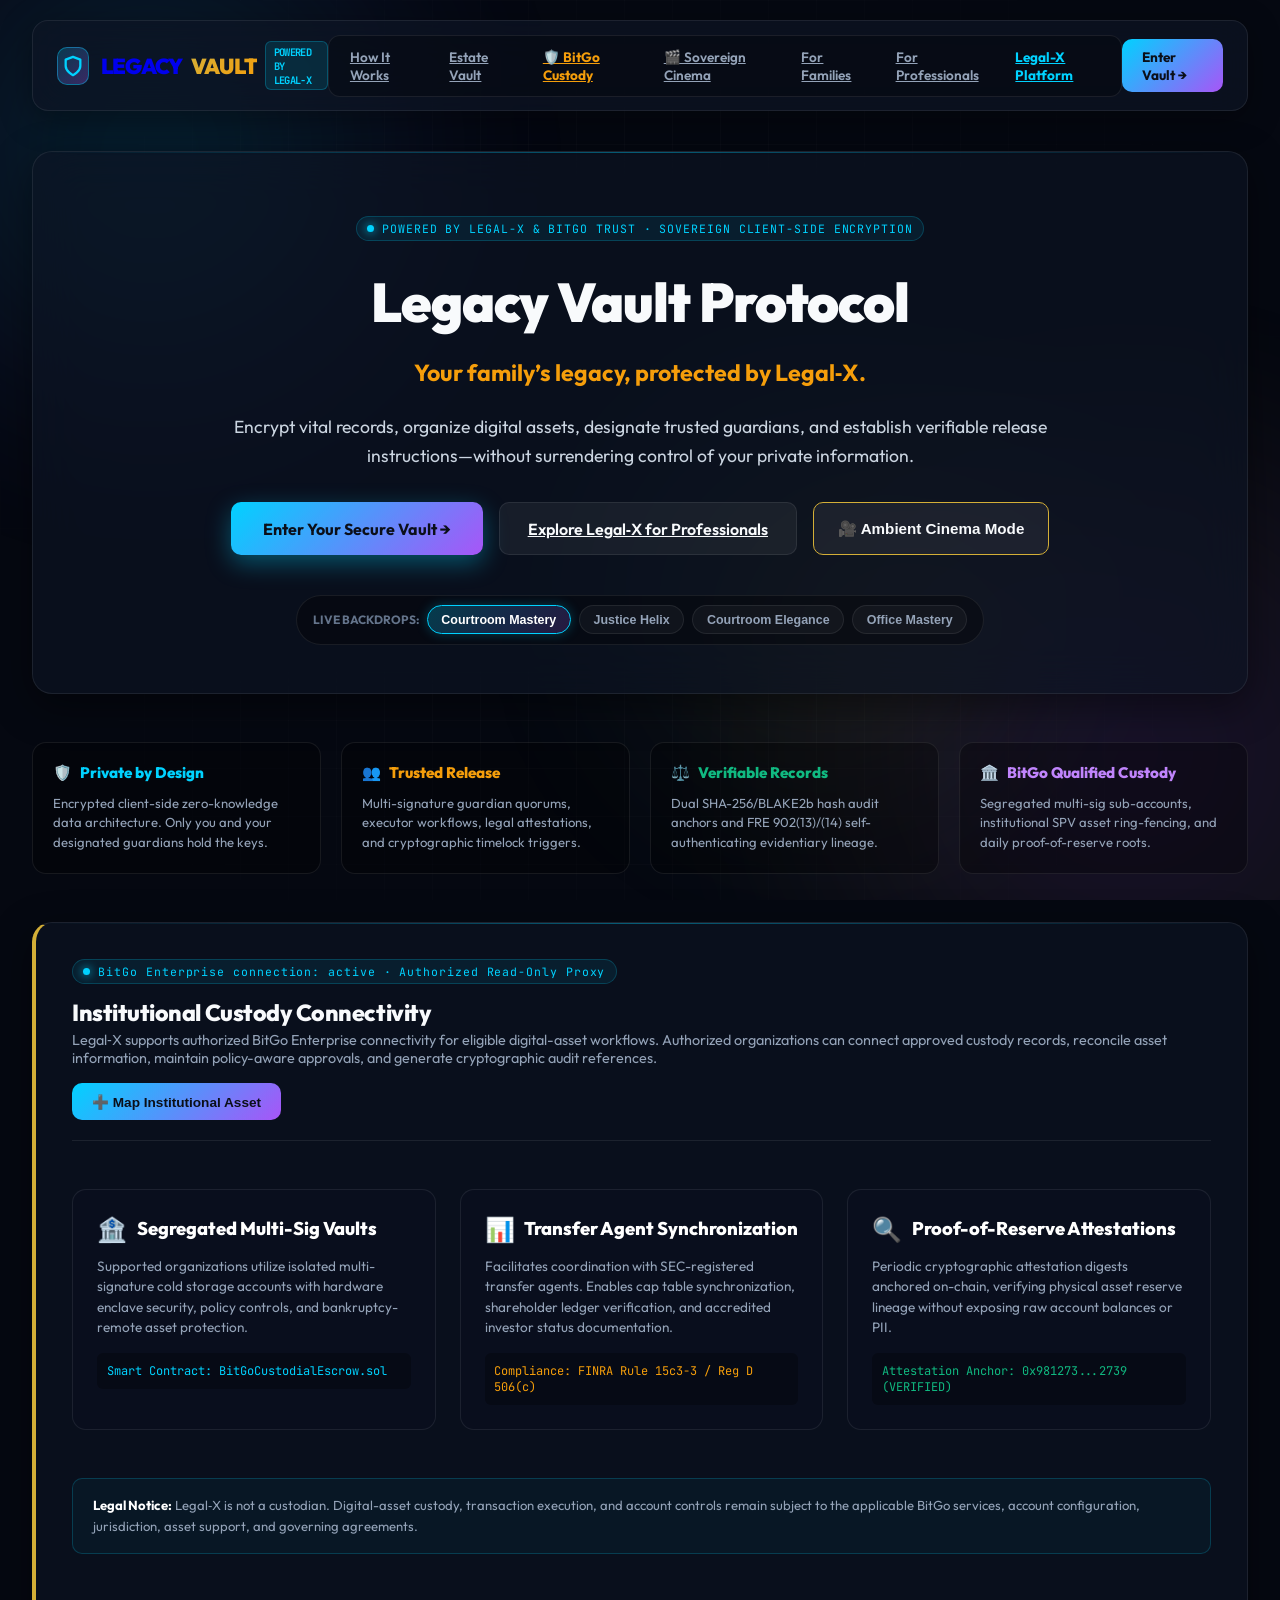
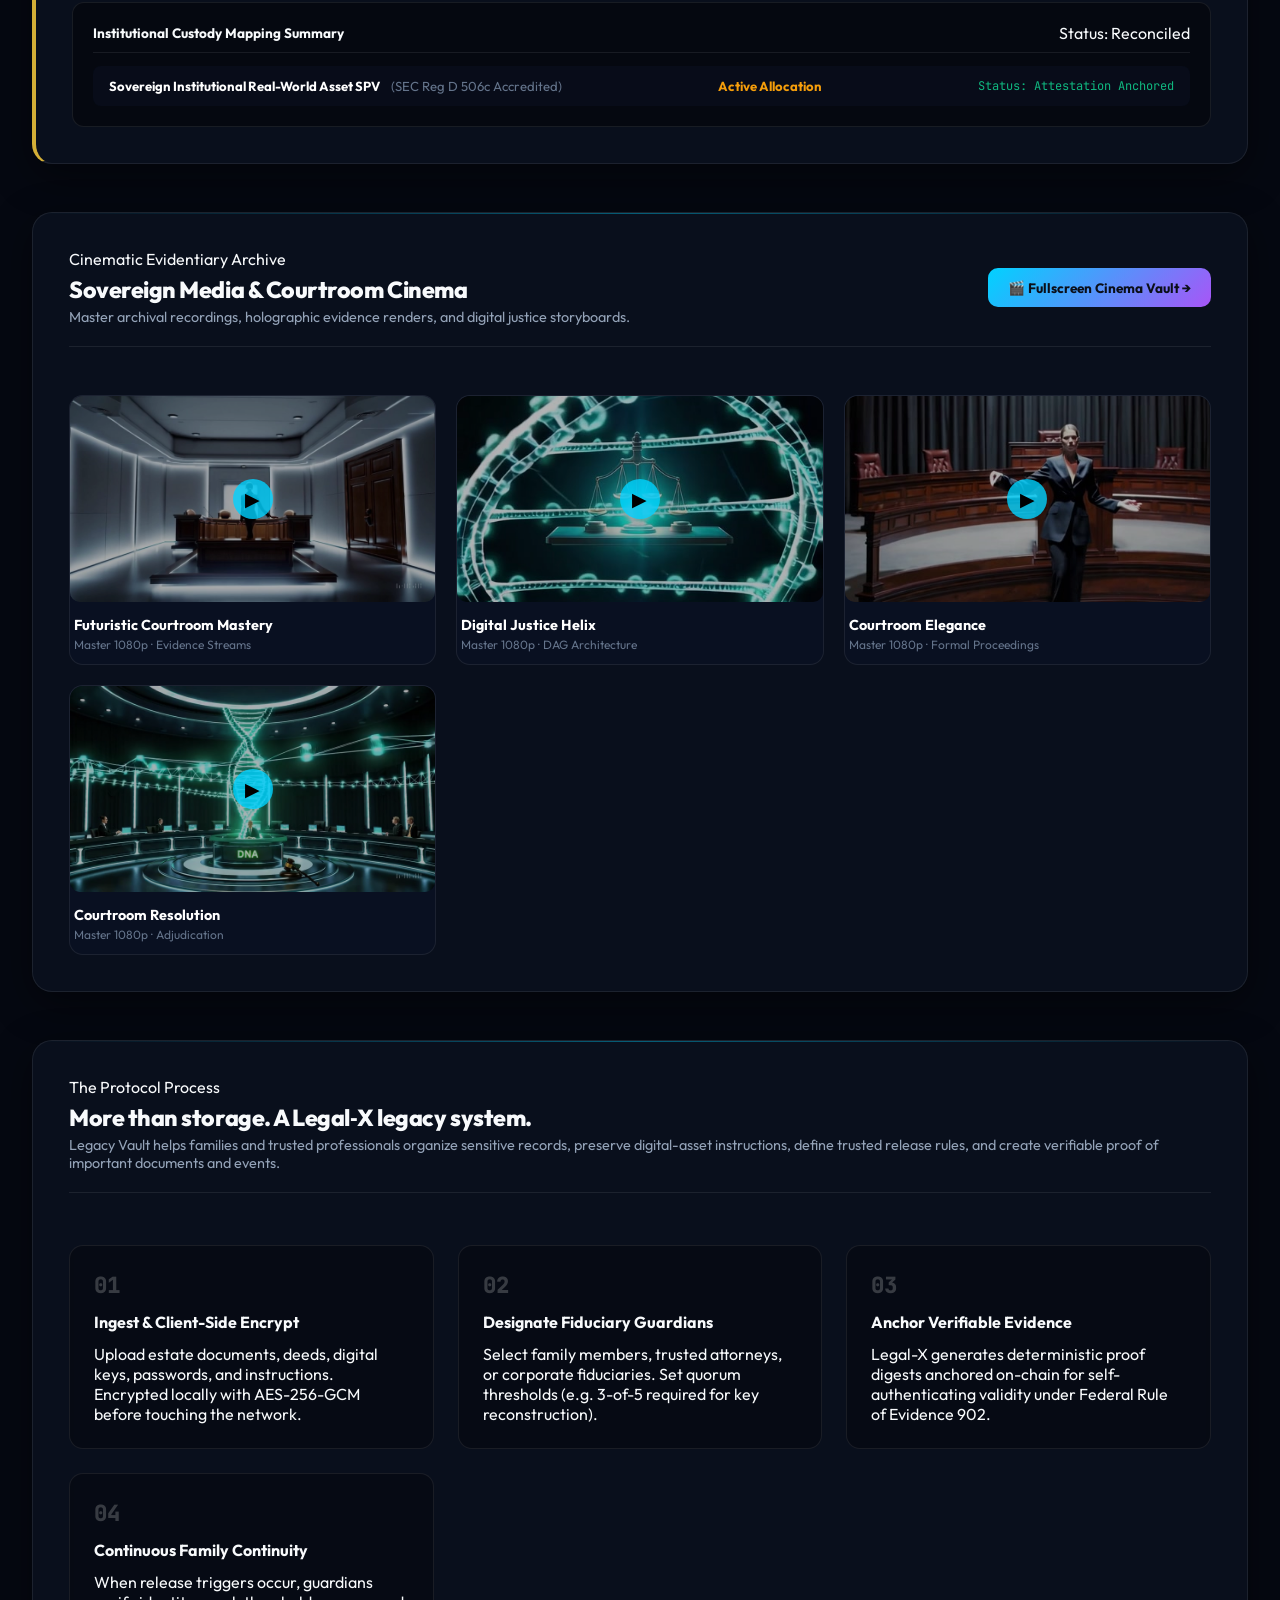
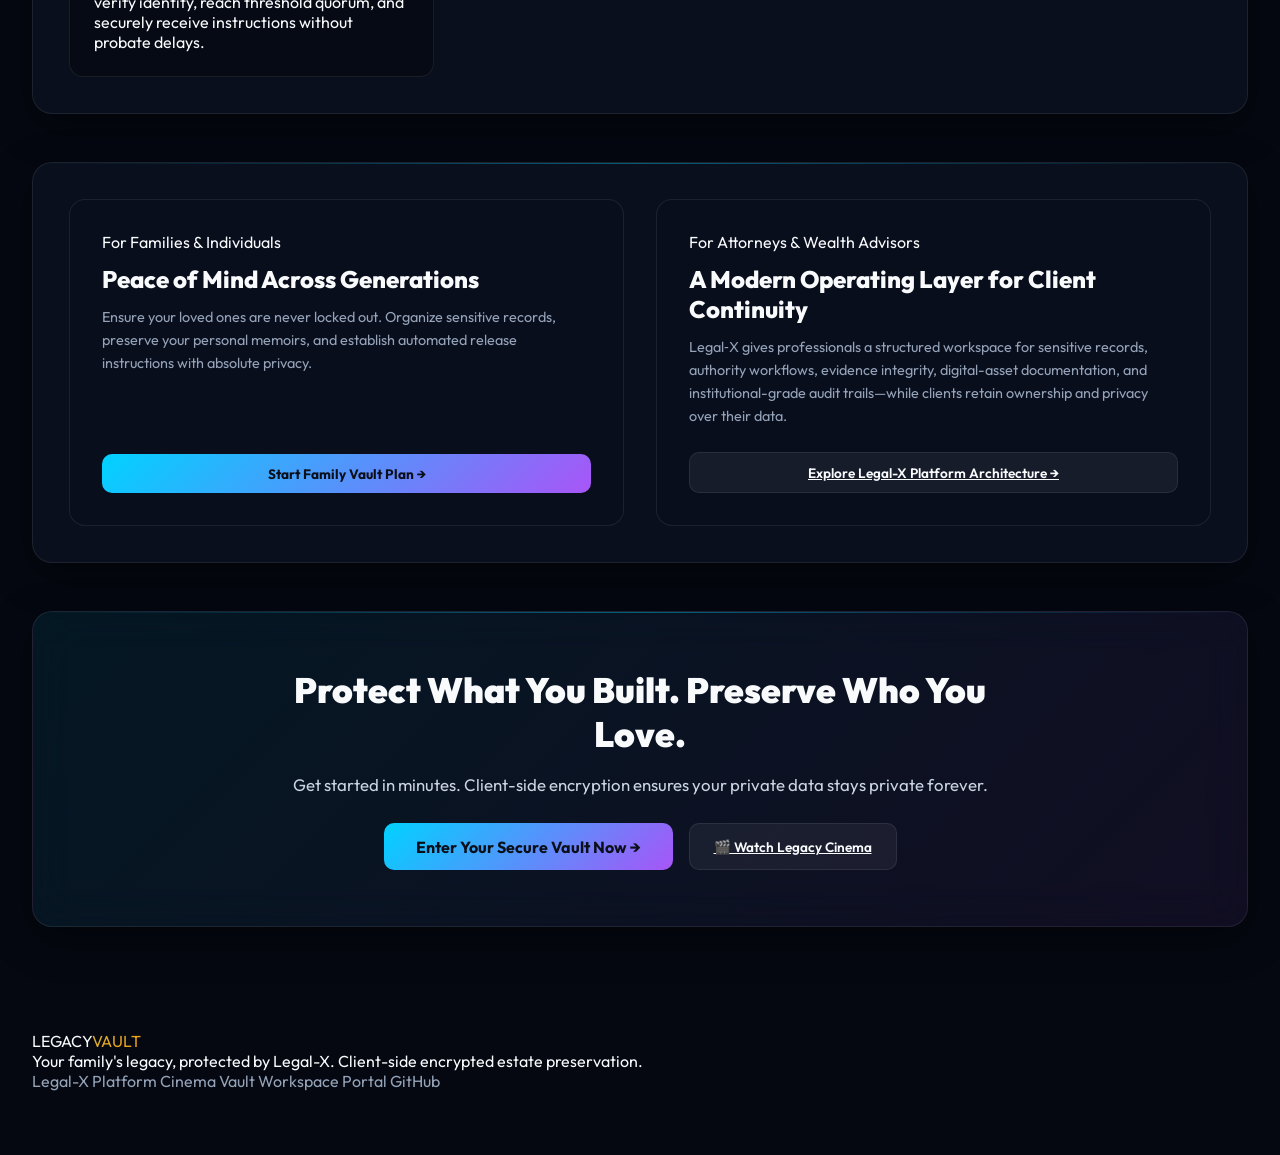
==== commit 44d82356: "docs(bitgo-security): implement enterprise token separation matrix, non-custodian disclaimers, and i" ====
--- a/site/index.html
+++ b/site/index.html
@@ -142,19 +142,19 @@
         </div>
       </section>
 
-      <!-- SECTION: BITGO TRUST & CUSTODIAL ASSET INGESTION -->
+      <!-- SECTION: INSTITUTIONAL CUSTODY CONNECTIVITY -->
       <section id="bitgo-custody" class="glass-card-full" style="border-left: 4px solid var(--gold);">
         <div class="panel-header">
           <div>
             <div class="cinema-header-tag">
               <span class="live-pulse-dot"></span>
-              <span>QUALIFIED CUSTODIAN INTEGRATION · SOUTH DAKOTA / NEW YORK TRUST</span>
-            </div>
-            <h2 class="panel-title" style="margin-top:0.4rem;">BitGo Custodial & Institutional RWA Vault</h2>
-            <p class="panel-desc">Segregated custody, transfer agent synchronization, and SEC Reg D 506(c) escrow capital formation.</p>
+              <span>BitGo Enterprise connection: active · Authorized Read-Only Proxy</span>
+            </div>
+            <h2 class="panel-title" style="margin-top:0.4rem;">Institutional Custody Connectivity</h2>
+            <p class="panel-desc">Legal‑X supports authorized BitGo Enterprise connectivity for eligible digital-asset workflows. Authorized organizations can connect approved custody records, reconcile asset information, maintain policy-aware approvals, and generate cryptographic audit references.</p>
           </div>
           <button id="openAddAssetModalBtn" class="action-btn" style="padding:0.65rem 1.25rem;">
-            ➕ Add Asset to BitGo Vault
+            ➕ Map Institutional Asset
           </button>
         </div>
 
@@ -166,7 +166,7 @@
               <h3 style="font-size:1.15rem; font-weight:800; color:#fff;">Segregated Multi-Sig Vaults</h3>
             </div>
             <p style="font-size:0.85rem; color:#94a3b8; line-height:1.5;">
-              Each institutional estate or SPV holds an isolated multi-signature cold storage account with hardware enclave keys and bankruptcy-remote asset protection.
+              Supported organizations utilize isolated multi-signature cold storage accounts with hardware enclave security, policy controls, and bankruptcy-remote asset protection.
             </p>
             <div style="margin-top:1rem; font-family:var(--font-mono); font-size:0.75rem; color:var(--cyan); background:rgba(0,0,0,0.3); padding:0.6rem; border-radius:6px;">
               Smart Contract: BitGoCustodialEscrow.sol
@@ -176,13 +176,13 @@
           <div style="background: rgba(10,16,32,0.7); border: 1px solid var(--border-glass); border-radius: 14px; padding: 1.5rem;">
             <div style="display:flex; align-items:center; gap:0.6rem; margin-bottom:0.75rem;">
               <span style="font-size:1.5rem;">📊</span>
-              <h3 style="font-size:1.15rem; font-weight:800; color:#fff;">Transfer Agent Sync</h3>
+              <h3 style="font-size:1.15rem; font-weight:800; color:#fff;">Transfer Agent Synchronization</h3>
             </div>
             <p style="font-size:0.85rem; color:#94a3b8; line-height:1.5;">
-              Direct integration with SEC-registered transfer agents. Automated cap table updates, shareholder registries, and accredited investor KYC/AML verification.
+              Facilitates coordination with SEC-registered transfer agents. Enables cap table synchronization, shareholder ledger verification, and accredited investor status documentation.
             </p>
             <div style="margin-top:1rem; font-family:var(--font-mono); font-size:0.75rem; color:var(--gold-bright); background:rgba(0,0,0,0.3); padding:0.6rem; border-radius:6px;">
-              Compliance: FINRA Rule 15c3-3 / Reg D
+              Compliance: FINRA Rule 15c3-3 / Reg D 506(c)
             </div>
           </div>
 
@@ -192,37 +192,34 @@
               <h3 style="font-size:1.15rem; font-weight:800; color:#fff;">Proof-of-Reserve Attestations</h3>
             </div>
             <p style="font-size:0.85rem; color:#94a3b8; line-height:1.5;">
-              Daily cryptographic attestation digests anchored on-chain by BitGo Trust Company, verifying physical asset backing and liquid stablecoin reserves.
+              Periodic cryptographic attestation digests anchored on-chain, verifying physical asset reserve lineage without exposing raw account balances or PII.
             </p>
             <div style="margin-top:1rem; font-family:var(--font-mono); font-size:0.75rem; color:var(--emerald); background:rgba(0,0,0,0.3); padding:0.6rem; border-radius:6px;">
-              Attestation Root: 0x981273...2739 (VERIFIED)
-            </div>
-          </div>
-
-        </div>
-
-        <!-- Interactive Ingested Assets Display -->
-        <div style="margin-top: 1.5rem; background: rgba(0,0,0,0.4); border: 1px solid var(--border-glass); border-radius: 12px; padding: 1.25rem;">
+              Attestation Anchor: 0x981273...2739 (VERIFIED)
+            </div>
+          </div>
+
+        </div>
+
+        <!-- Statutory Legal Disclaimer Box -->
+        <div style="margin-top: 1.25rem; background: rgba(0,210,255,0.04); border: 1px solid rgba(0,210,255,0.2); border-radius: 10px; padding: 1rem 1.25rem; font-size: 0.82rem; color: #94a3b8; line-height: 1.6;">
+          <strong style="color:#fff;">Legal Notice:</strong> Legal‑X is not a custodian. Digital-asset custody, transaction execution, and account controls remain subject to the applicable BitGo services, account configuration, jurisdiction, asset support, and governing agreements.
+        </div>
+
+        <!-- Mapped Custodial Inventory -->
+        <div style="margin-top: 1.25rem; background: rgba(0,0,0,0.4); border: 1px solid var(--border-glass); border-radius: 12px; padding: 1.25rem;">
           <div style="display:flex; justify-content:space-between; align-items:center; border-bottom:1px solid rgba(255,255,255,0.08); padding-bottom:0.6rem; margin-bottom:0.8rem;">
-            <span style="font-size:0.85rem; font-weight:700; color:var(--text-main);">Active BitGo Custodial Asset Inventory</span>
-            <span class="pill-gold">3 Registered Assets</span>
+            <span style="font-size:0.85rem; font-weight:700; color:var(--text-main);">Institutional Custody Mapping Summary</span>
+            <span class="pill-gold">Status: Reconciled</span>
           </div>
           <div id="bitgoAssetsList" style="display:flex; flex-direction:column; gap:0.6rem;">
             <div style="display:flex; justify-content:space-between; align-items:center; background:rgba(10,16,32,0.6); padding:0.75rem 1rem; border-radius:8px; font-size:0.82rem;">
               <div>
-                <strong style="color:#fff;">UnyKorn Sovereign RWA SPV I</strong>
-                <span style="color:var(--text-dim); margin-left:0.5rem;">(CUSIP: 912828-XX-1)</span>
+                <strong style="color:#fff;">Sovereign Institutional Real-World Asset SPV</strong>
+                <span style="color:var(--text-dim); margin-left:0.5rem;">(SEC Reg D 506c Accredited)</span>
               </div>
-              <span style="color:var(--gold-bright); font-weight:700;">$4,820,000,000 AUC</span>
-              <span style="color:var(--emerald); font-family:var(--font-mono); font-size:0.75rem;">BitGo Vault: vlt_bitgo_uny01</span>
-            </div>
-            <div style="display:flex; justify-content:space-between; align-items:center; background:rgba(10,16,32,0.6); padding:0.75rem 1rem; border-radius:8px; font-size:0.82rem;">
-              <div>
-                <strong style="color:#fff;">Generational Dynasty Trust Real Estate Portfolio</strong>
-                <span style="color:var(--text-dim); margin-left:0.5rem;">(PIN: APN-4892-001)</span>
-              </div>
-              <span style="color:var(--gold-bright); font-weight:700;">$125,000,000 AUC</span>
-              <span style="color:var(--emerald); font-family:var(--font-mono); font-size:0.75rem;">BitGo Vault: vlt_bitgo_est04</span>
+              <span style="color:var(--gold-bright); font-weight:700;">Active Allocation</span>
+              <span style="color:var(--emerald); font-family:var(--font-mono); font-size:0.75rem;">Status: Attestation Anchored</span>
             </div>
           </div>
         </div>
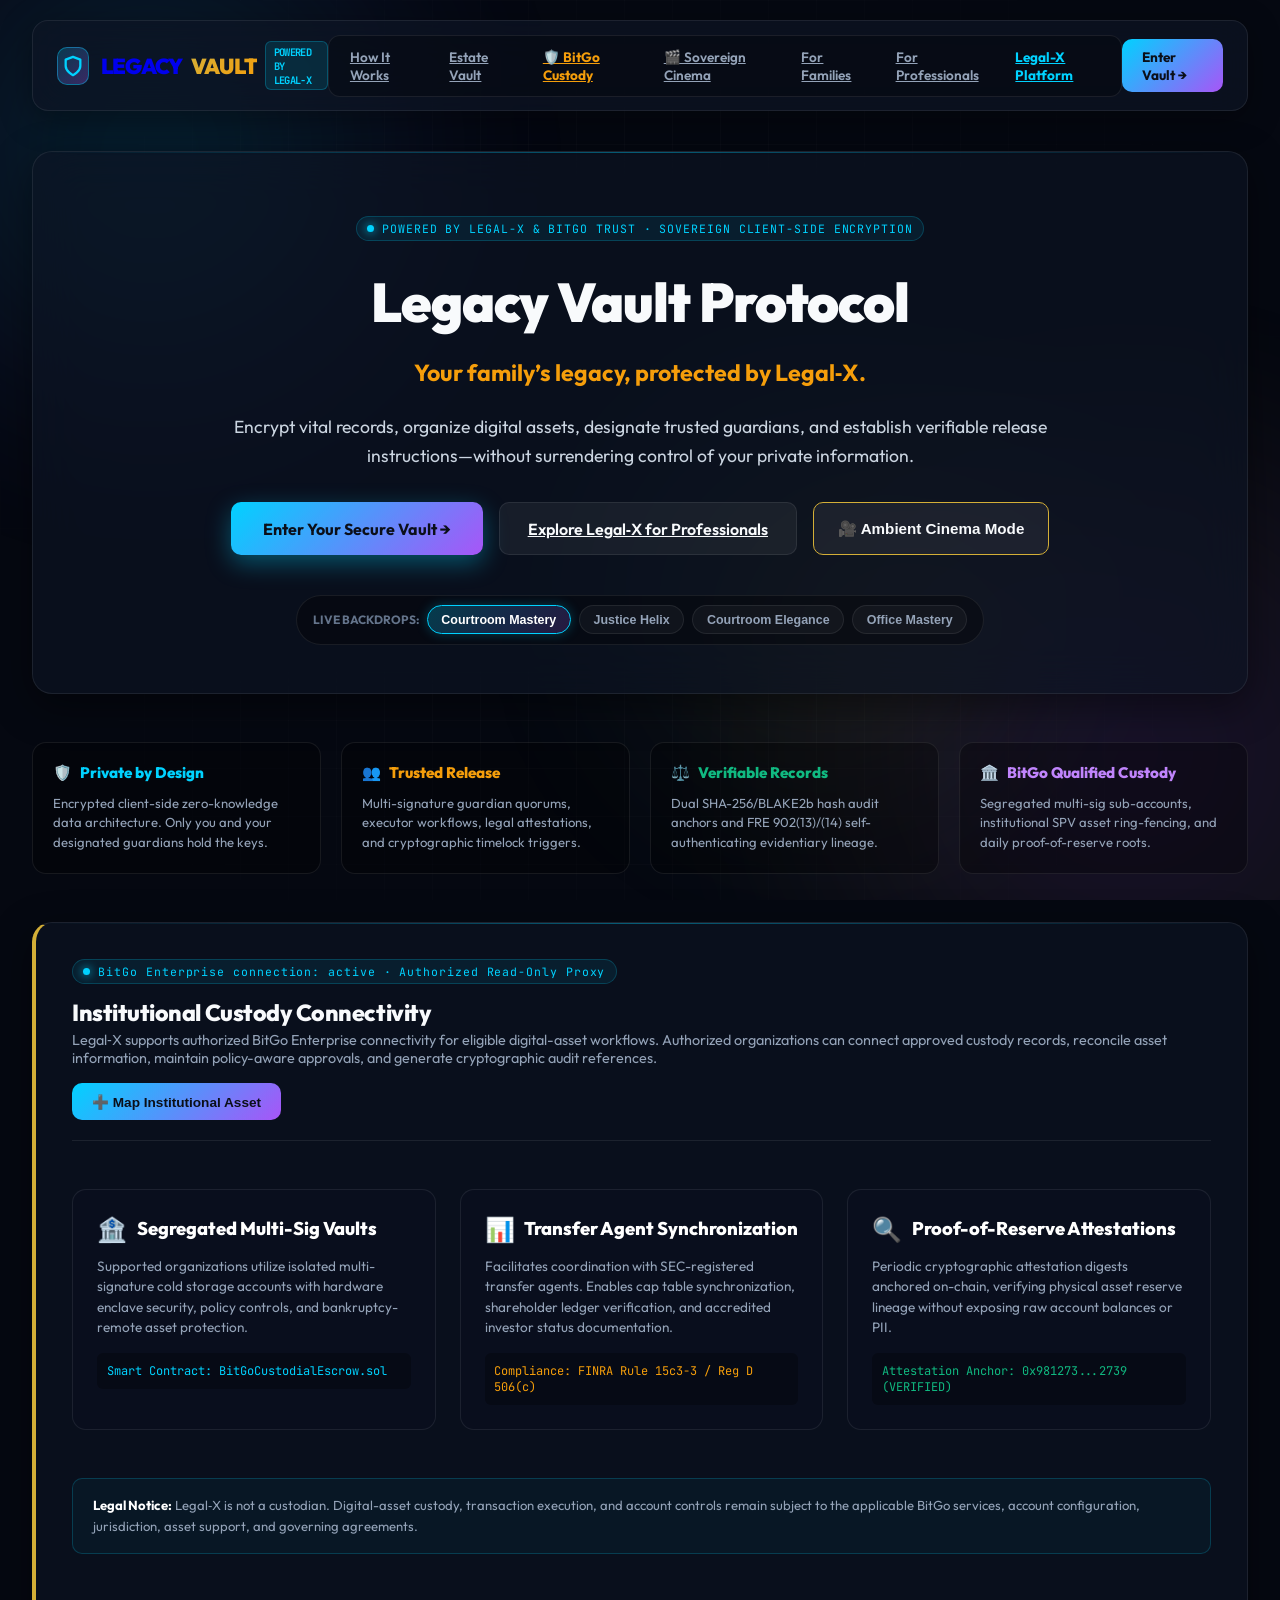
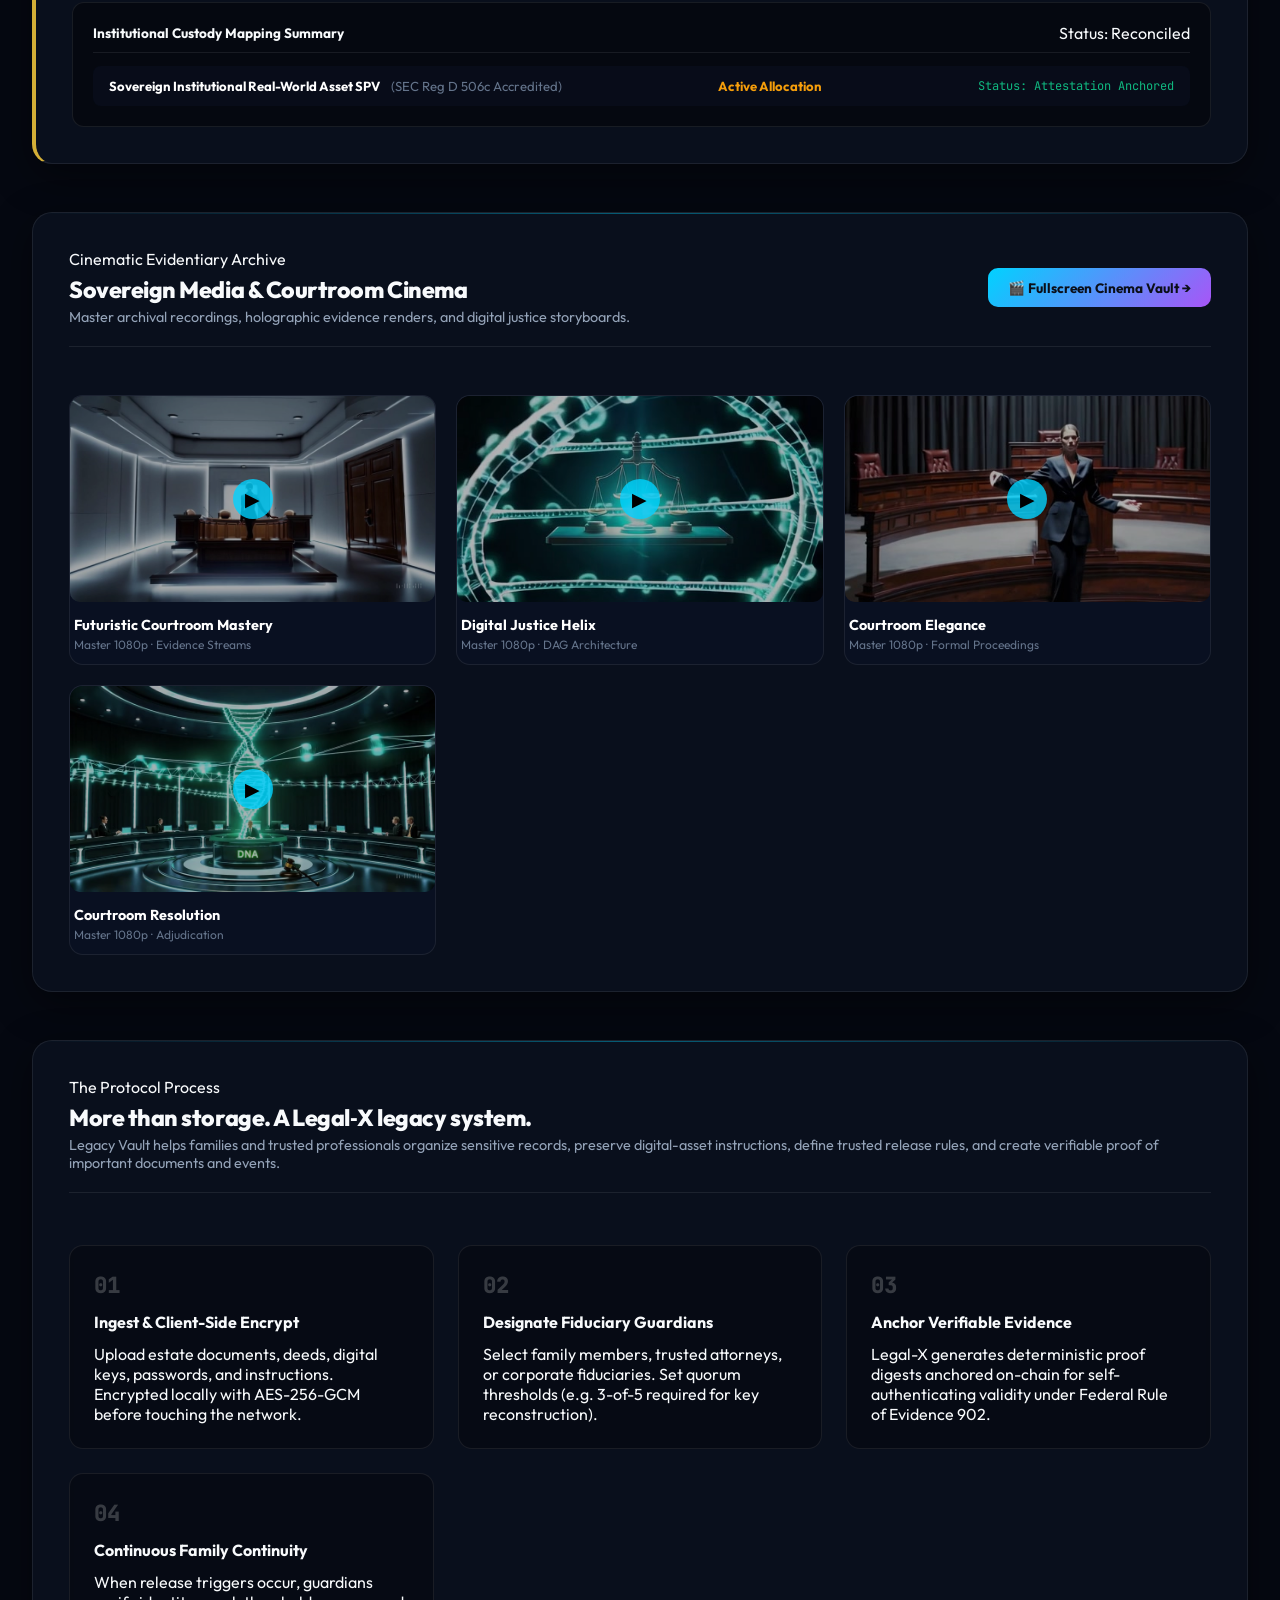
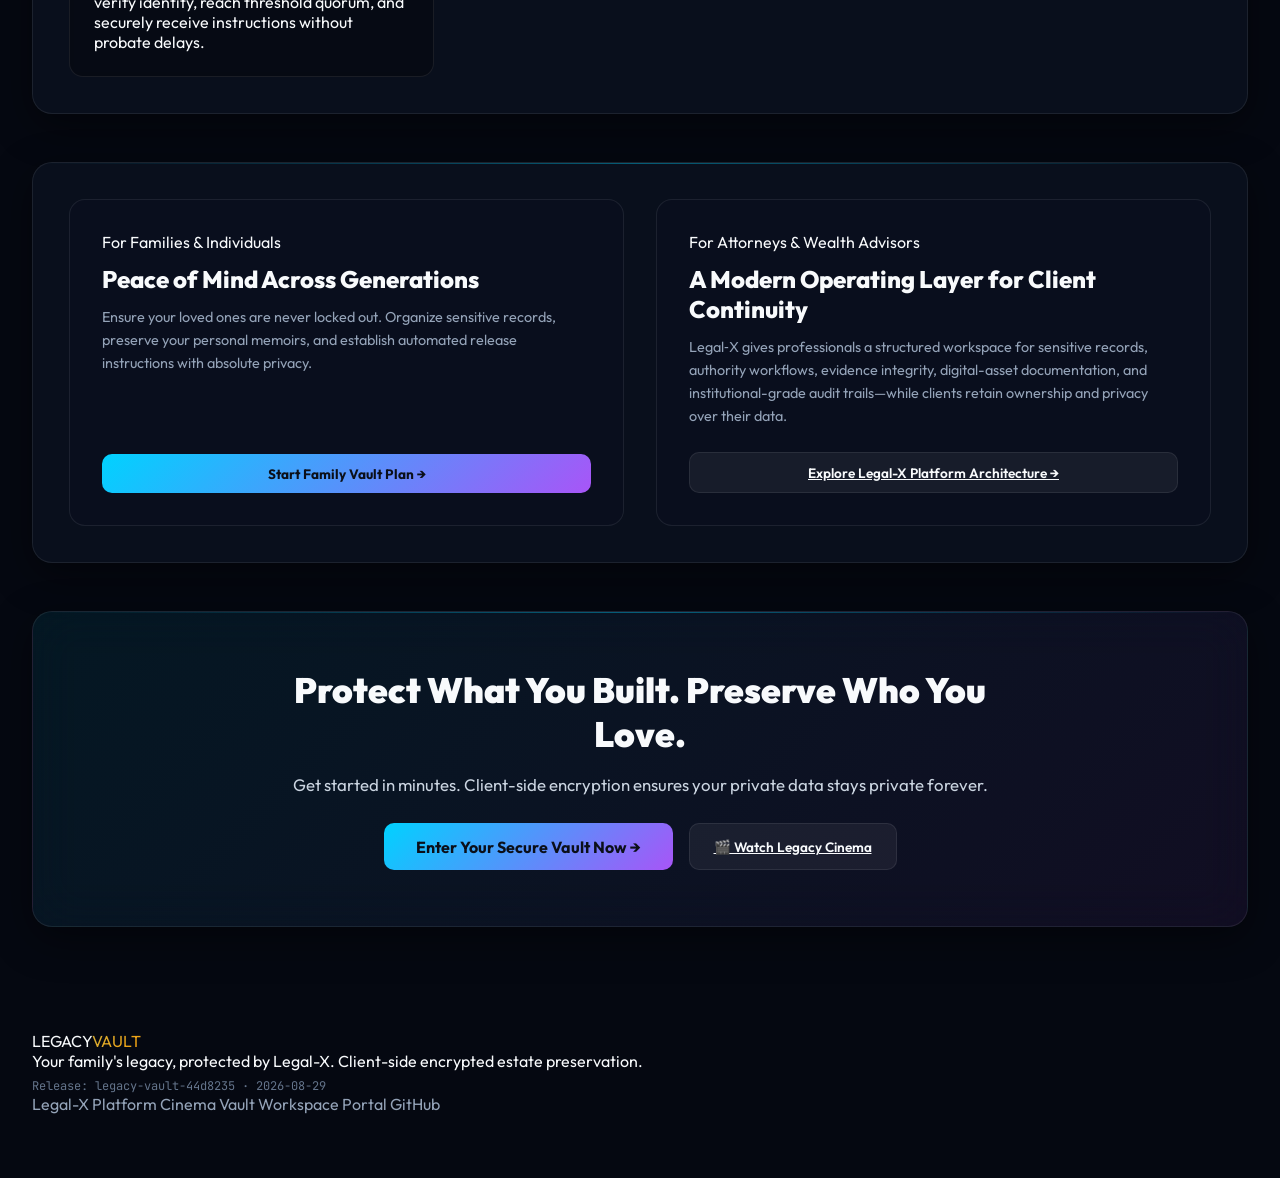
==== commit 280413a0: "fix(routing): set run_worker_first in wrangler, explicit host routing in worker.js, and release buil" ====
--- a/site/index.html
+++ b/site/index.html
@@ -392,6 +392,7 @@
         <div>
           <div class="footer-brand">LEGACY<span class="gold-gradient">VAULT</span></div>
           <p class="footer-tagline">Your family's legacy, protected by Legal-X. Client-side encrypted estate preservation.</p>
+          <small class="build-marker" style="display:block; margin-top:0.4rem; font-family:var(--font-mono); font-size:0.75rem; color:var(--text-dim);">Release: legacy-vault-44d8235 · 2026-08-29</small>
         </div>
         <div class="footer-links-group">
           <a href="legal-x.html" class="footer-link">Legal-X Platform</a>
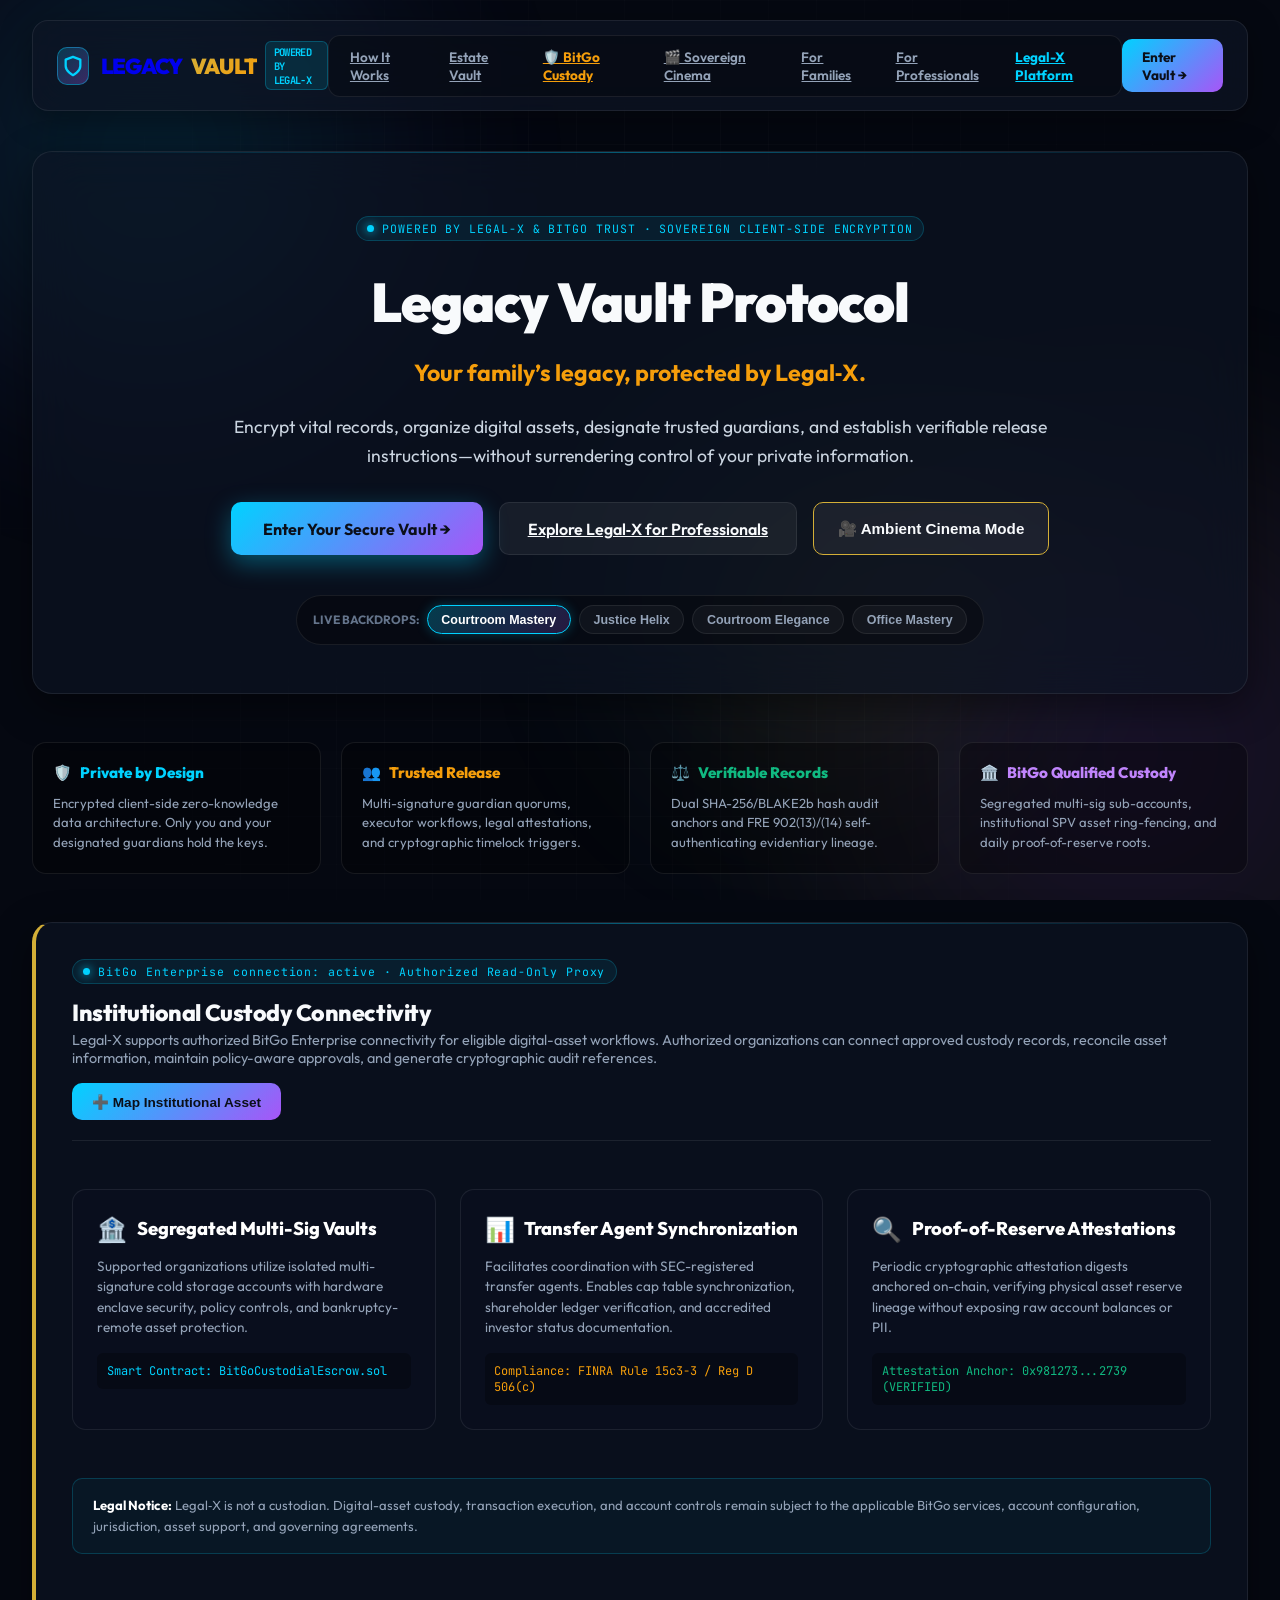
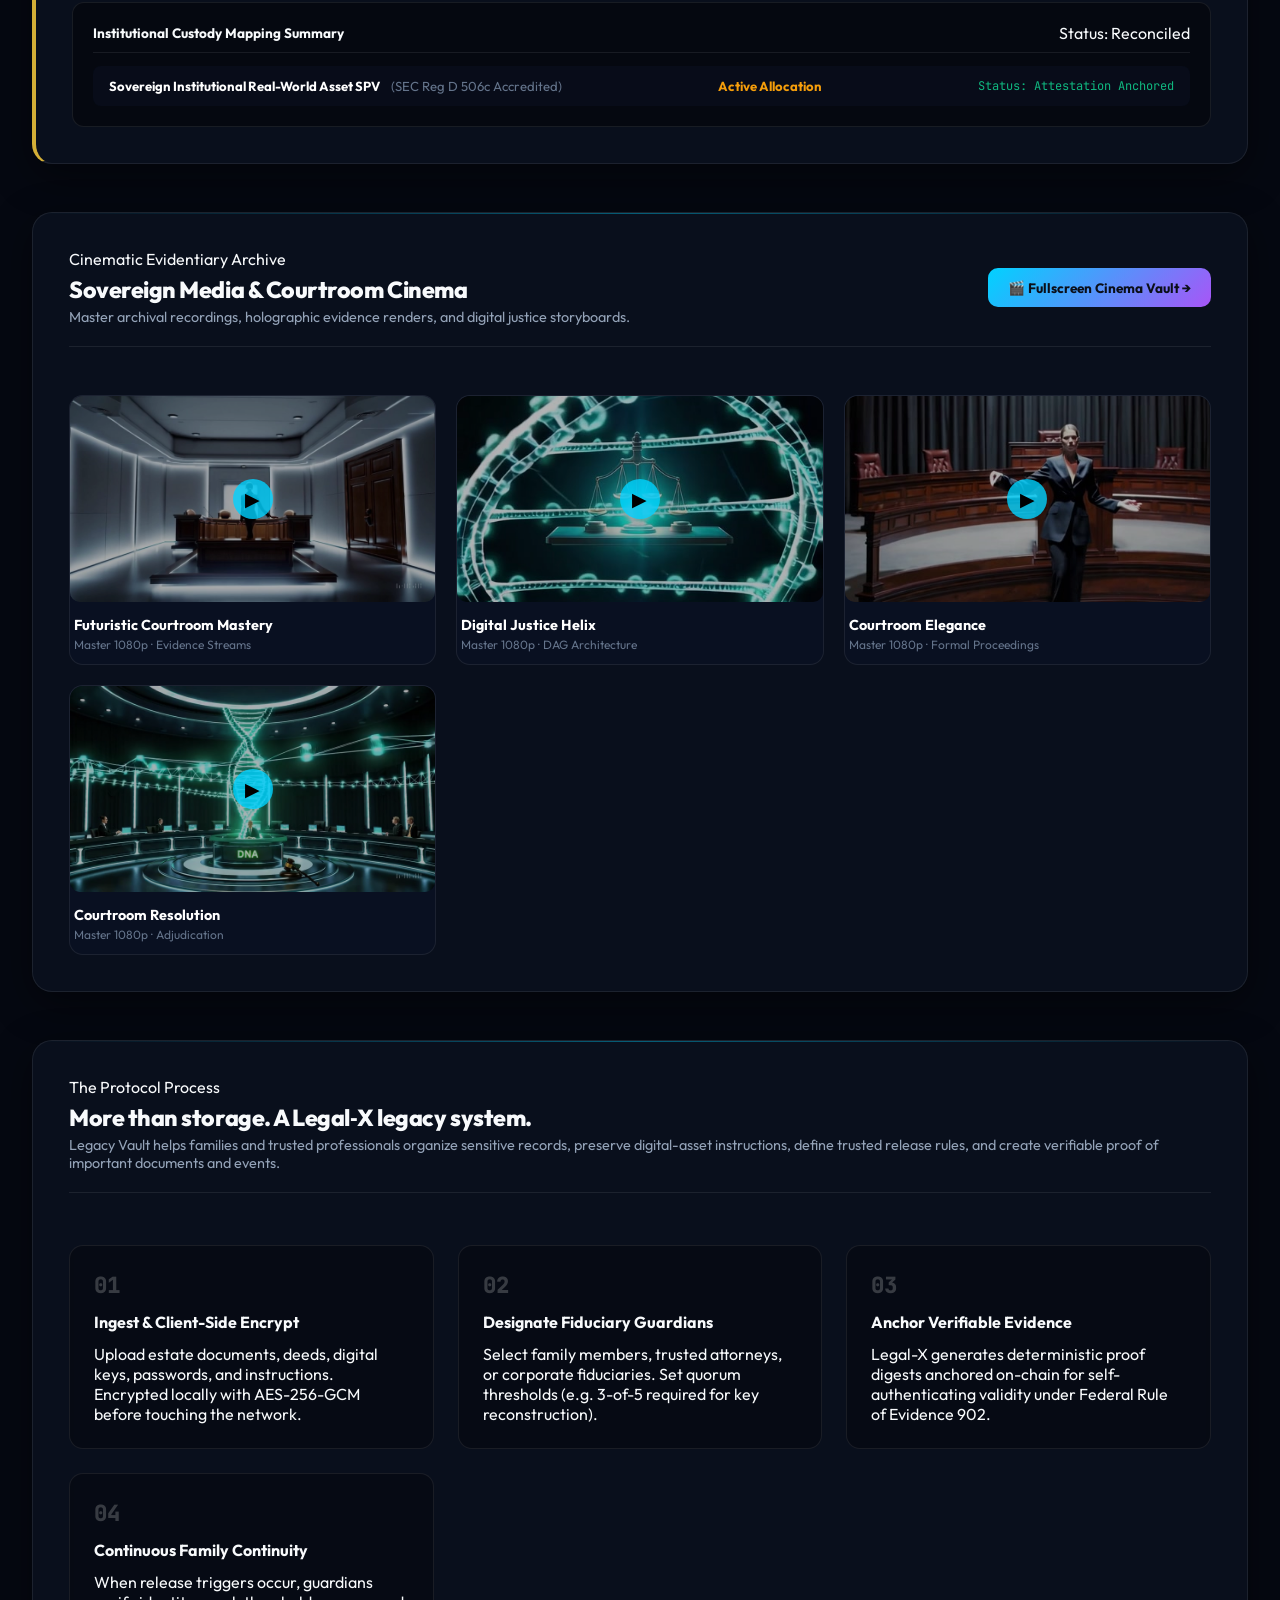
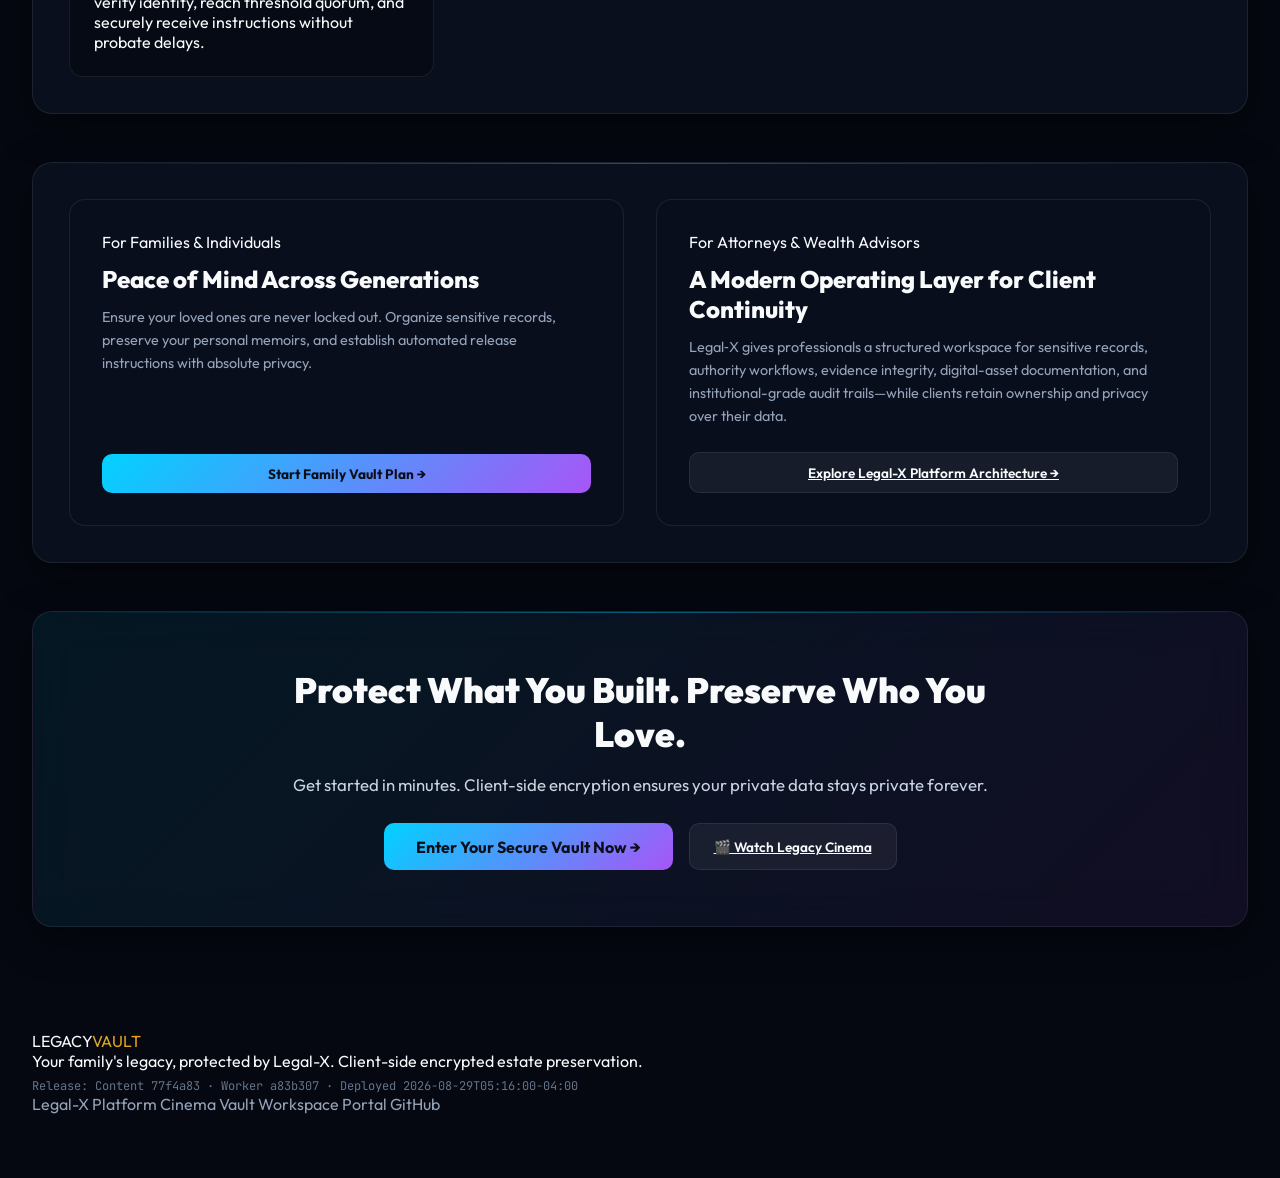
==== commit b8616a8b: "feat(diagnostics): add /__release endpoint, release metadata markers, and purge edge cache" ====
--- a/site/index.html
+++ b/site/index.html
@@ -392,7 +392,7 @@
         <div>
           <div class="footer-brand">LEGACY<span class="gold-gradient">VAULT</span></div>
           <p class="footer-tagline">Your family's legacy, protected by Legal-X. Client-side encrypted estate preservation.</p>
-          <small class="build-marker" style="display:block; margin-top:0.4rem; font-family:var(--font-mono); font-size:0.75rem; color:var(--text-dim);">Release: legacy-vault-44d8235 · 2026-08-29</small>
+          <small class="build-marker" data-release="legacy-vault" style="display:block; margin-top:0.4rem; font-family:var(--font-mono); font-size:0.75rem; color:var(--text-dim);">Release: Content 77f4a83 · Worker a83b307 · Deployed 2026-08-29T05:16:00-04:00</small>
         </div>
         <div class="footer-links-group">
           <a href="legal-x.html" class="footer-link">Legal-X Platform</a>
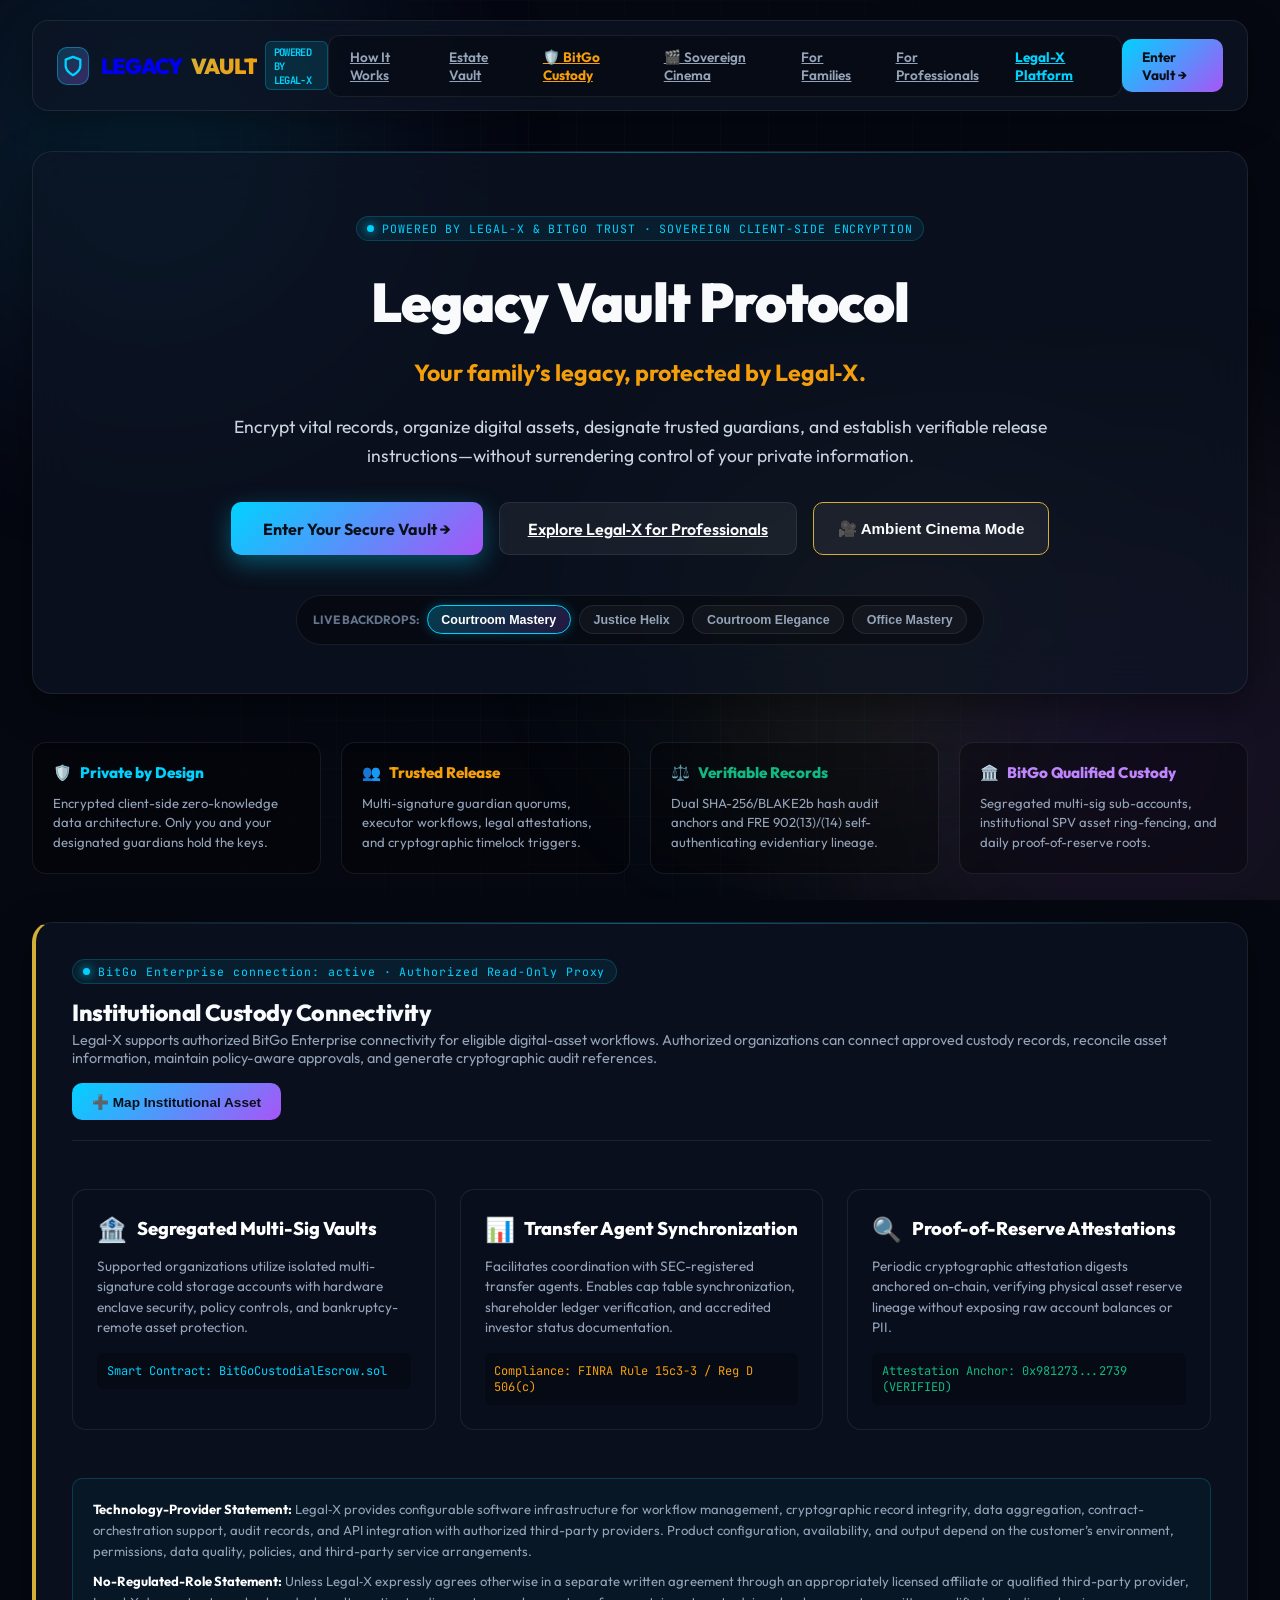
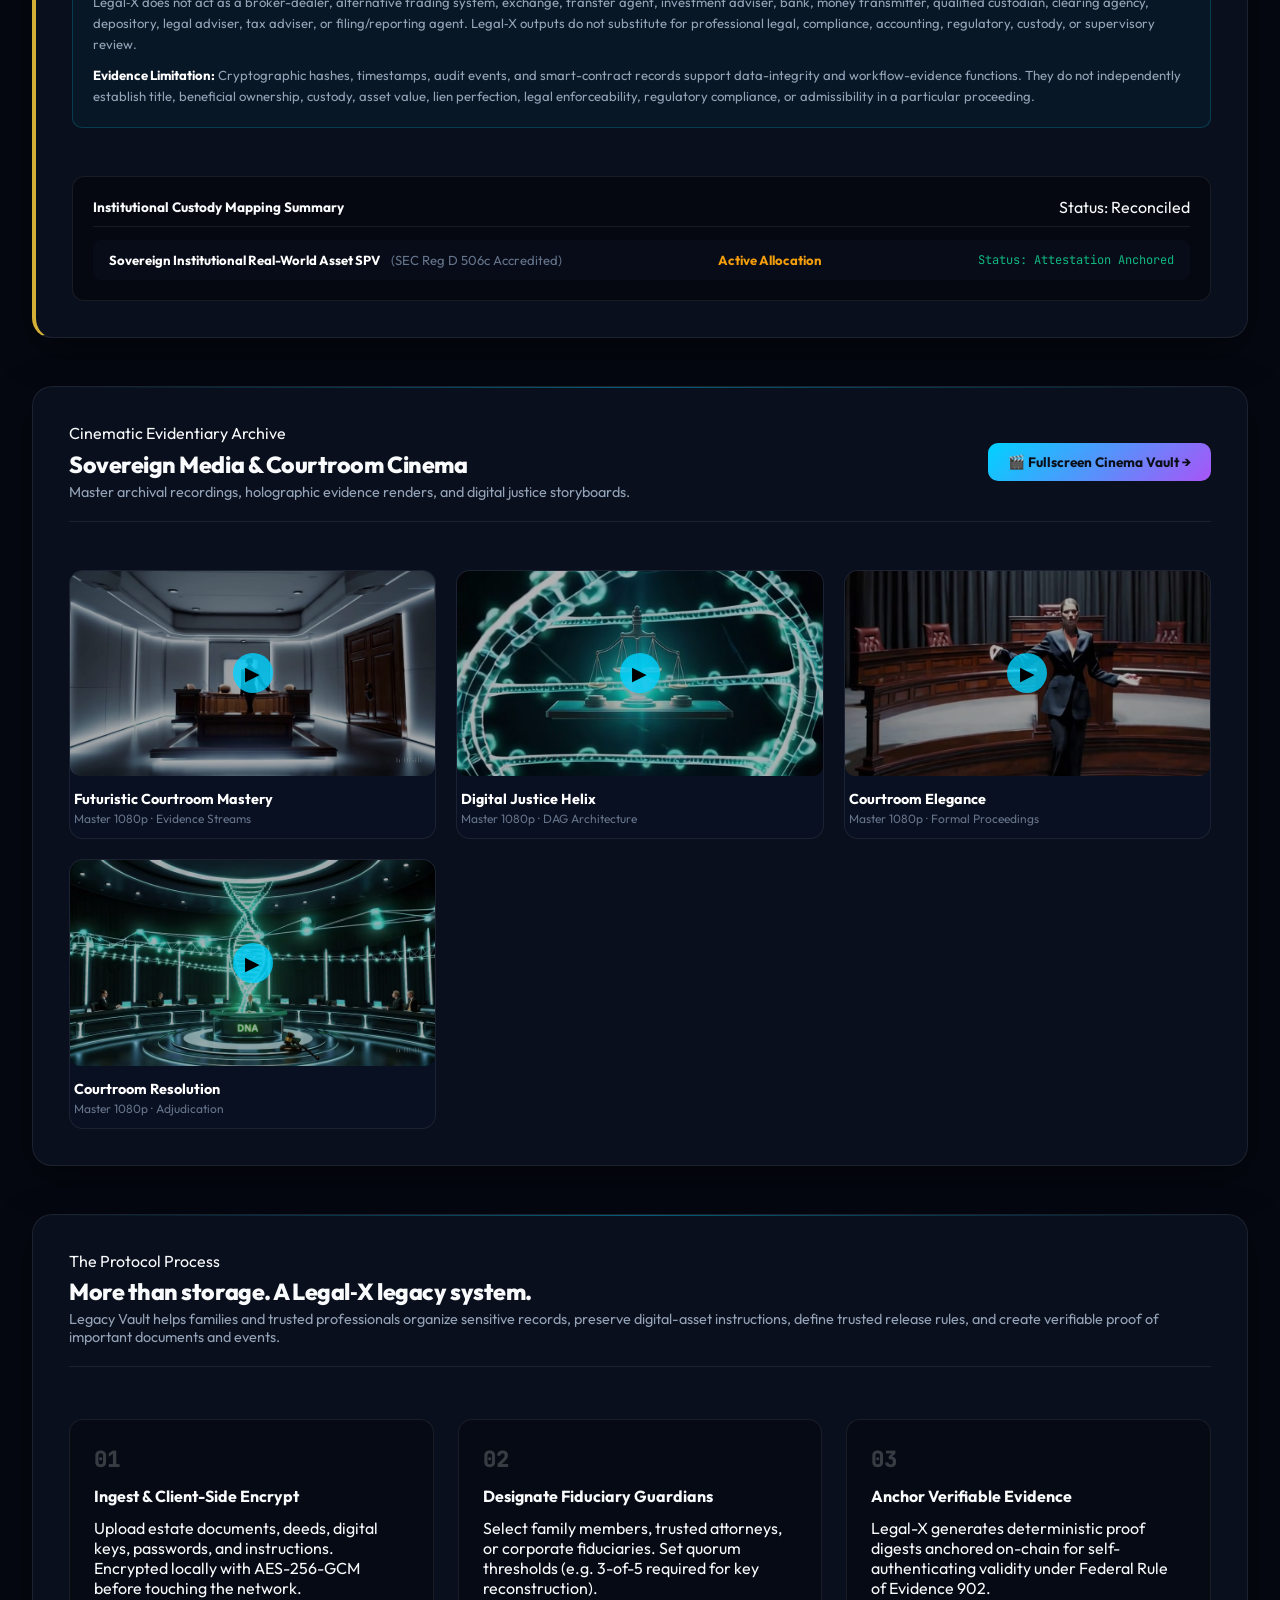
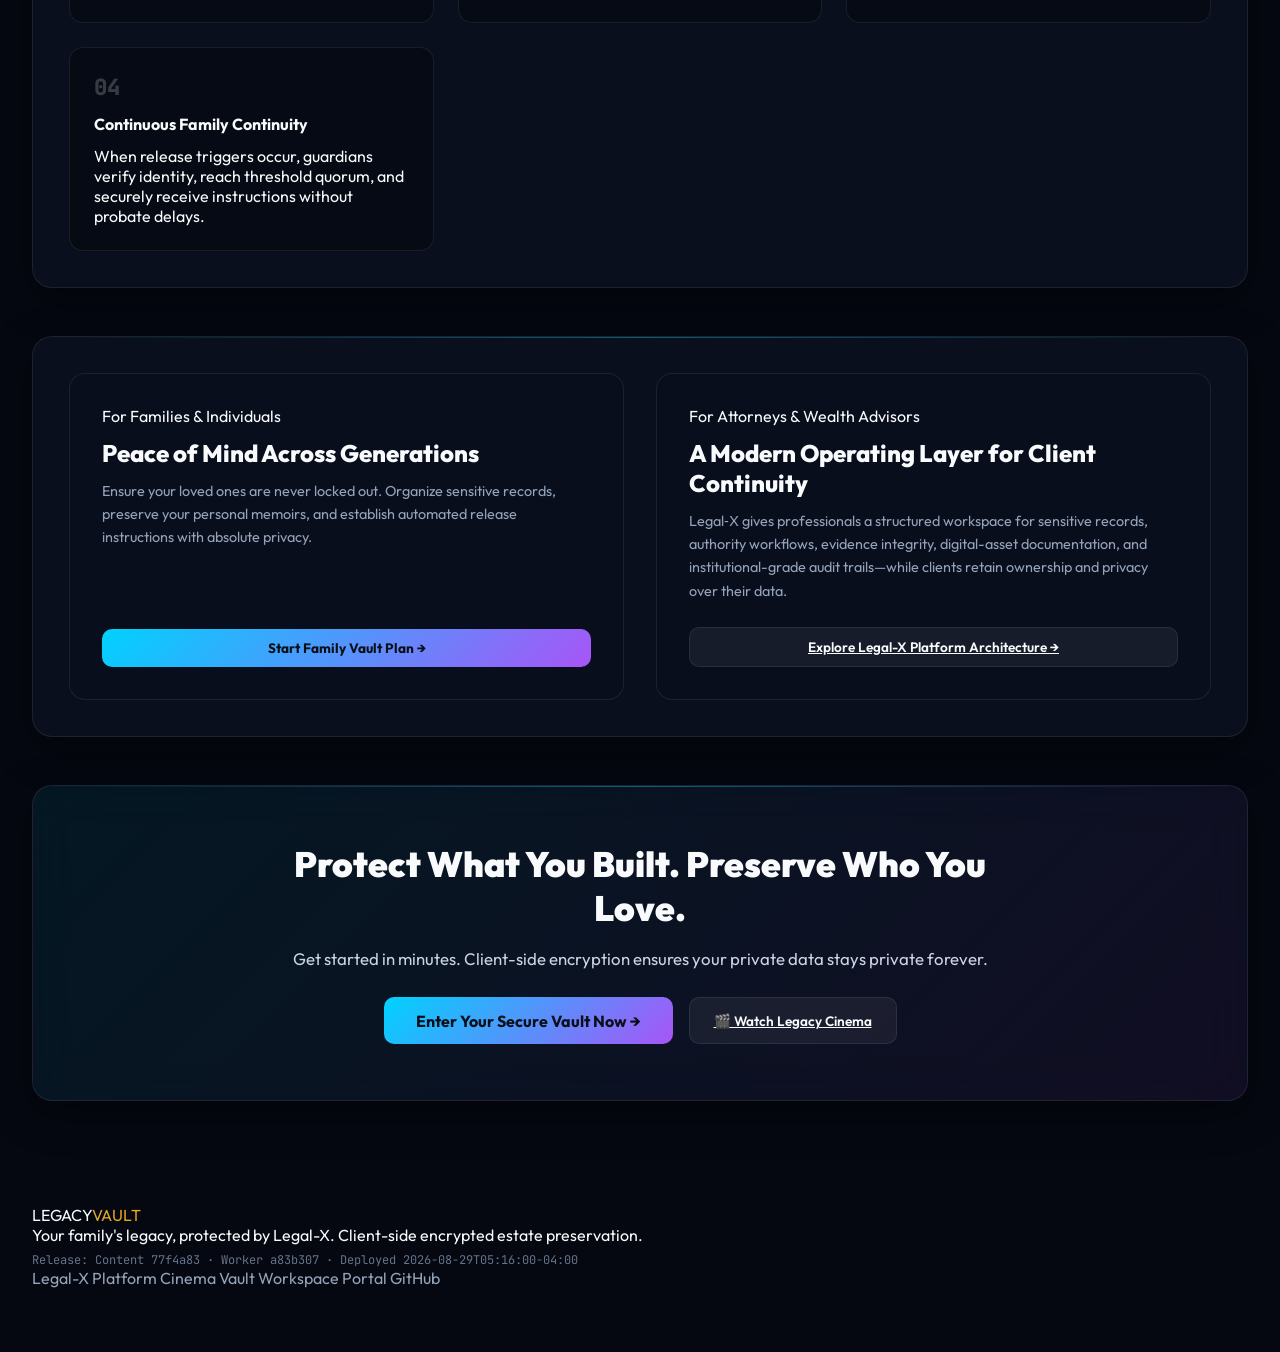
==== commit 3b934415: "feat(disclosures): codify technology-provider, no-regulated-role, and evidence limitation statements" ====
--- a/site/index.html
+++ b/site/index.html
@@ -202,8 +202,16 @@
         </div>
 
         <!-- Statutory Legal Disclaimer Box -->
-        <div style="margin-top: 1.25rem; background: rgba(0,210,255,0.04); border: 1px solid rgba(0,210,255,0.2); border-radius: 10px; padding: 1rem 1.25rem; font-size: 0.82rem; color: #94a3b8; line-height: 1.6;">
-          <strong style="color:#fff;">Legal Notice:</strong> Legal‑X is not a custodian. Digital-asset custody, transaction execution, and account controls remain subject to the applicable BitGo services, account configuration, jurisdiction, asset support, and governing agreements.
+        <div style="margin-top: 1.25rem; background: rgba(0,210,255,0.04); border: 1px solid rgba(0,210,255,0.2); border-radius: 10px; padding: 1.25rem; font-size: 0.82rem; color: #94a3b8; line-height: 1.6; display:flex; flex-direction:column; gap:0.6rem;">
+          <div>
+            <strong style="color:#fff;">Technology-Provider Statement:</strong> Legal‑X provides configurable software infrastructure for workflow management, cryptographic record integrity, data aggregation, contract-orchestration support, audit records, and API integration with authorized third-party providers. Product configuration, availability, and output depend on the customer’s environment, permissions, data quality, policies, and third-party service arrangements.
+          </div>
+          <div>
+            <strong style="color:#fff;">No-Regulated-Role Statement:</strong> Unless Legal‑X expressly agrees otherwise in a separate written agreement through an appropriately licensed affiliate or qualified third-party provider, Legal‑X does not act as a broker-dealer, alternative trading system, exchange, transfer agent, investment adviser, bank, money transmitter, qualified custodian, clearing agency, depository, legal adviser, tax adviser, or filing/reporting agent. Legal‑X outputs do not substitute for professional legal, compliance, accounting, regulatory, custody, or supervisory review.
+          </div>
+          <div>
+            <strong style="color:#fff;">Evidence Limitation:</strong> Cryptographic hashes, timestamps, audit events, and smart-contract records support data-integrity and workflow-evidence functions. They do not independently establish title, beneficial ownership, custody, asset value, lien perfection, legal enforceability, regulatory compliance, or admissibility in a particular proceeding.
+          </div>
         </div>
 
         <!-- Mapped Custodial Inventory -->
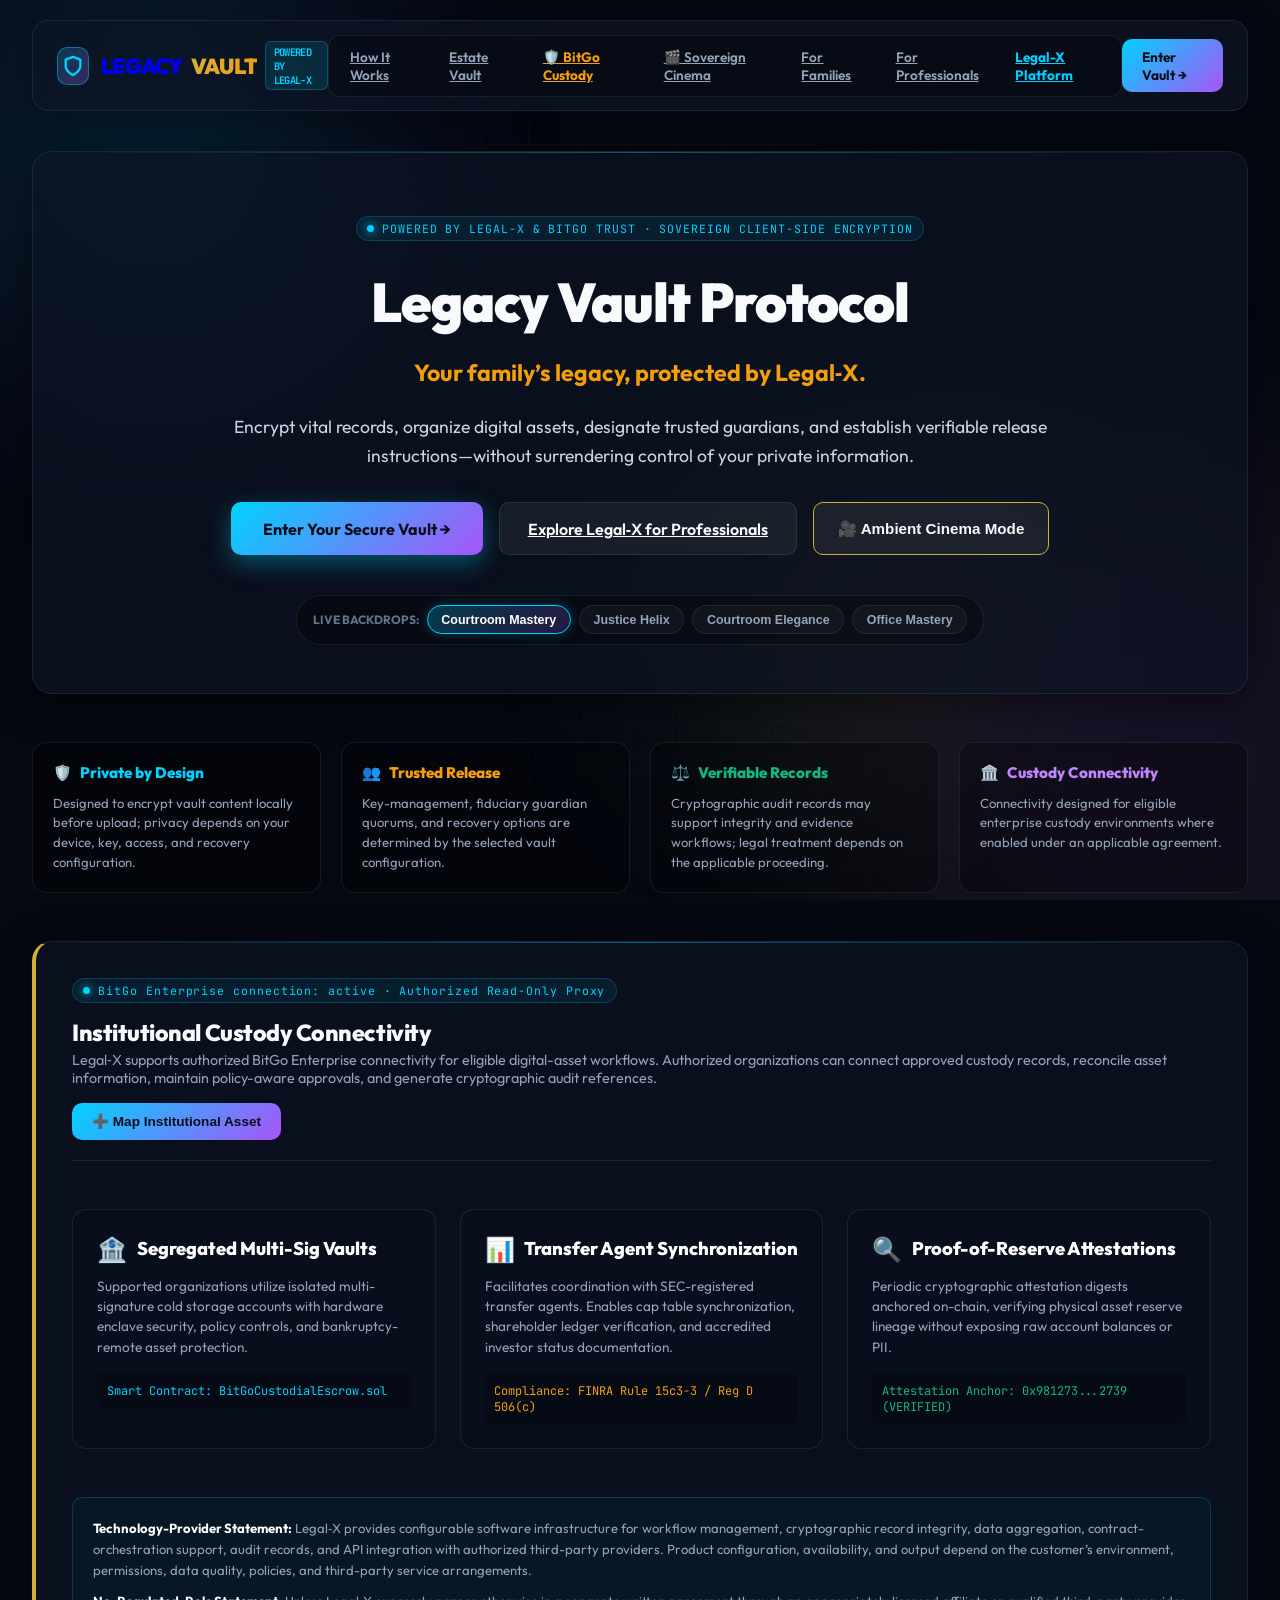
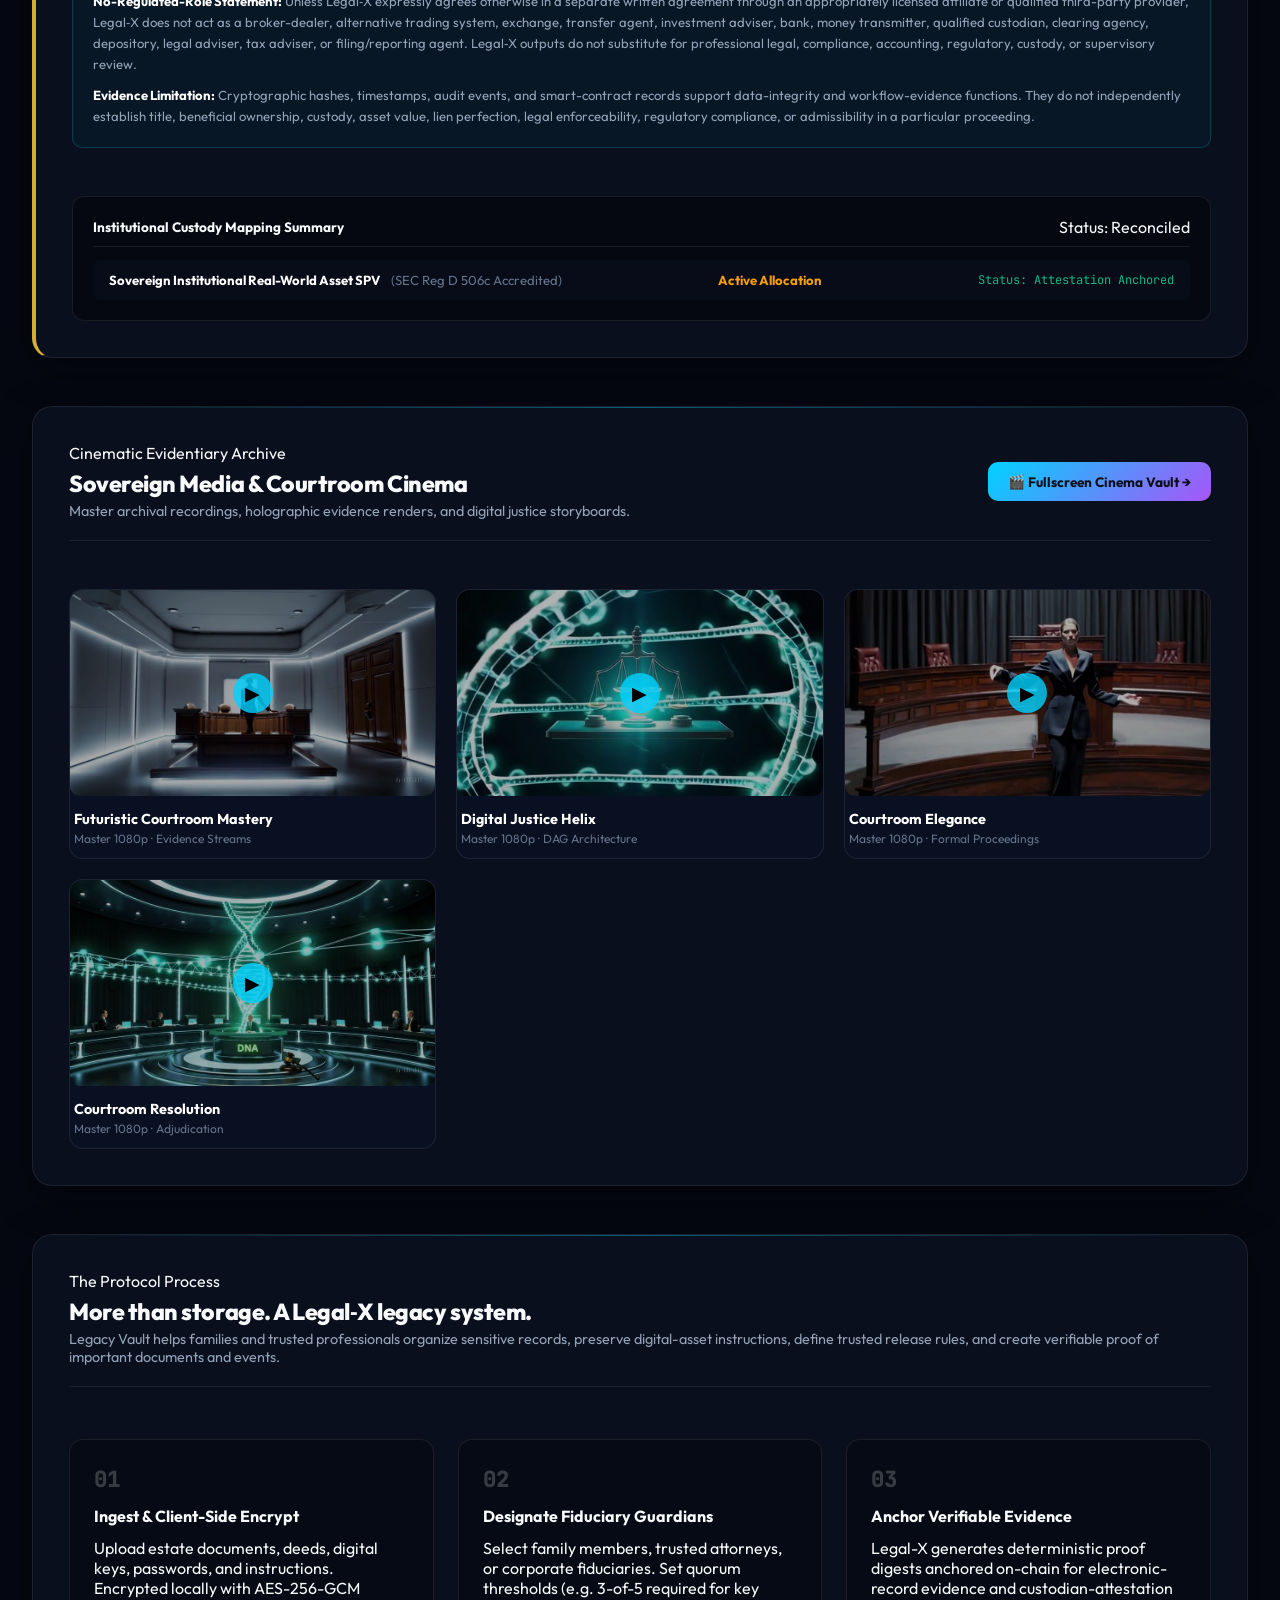
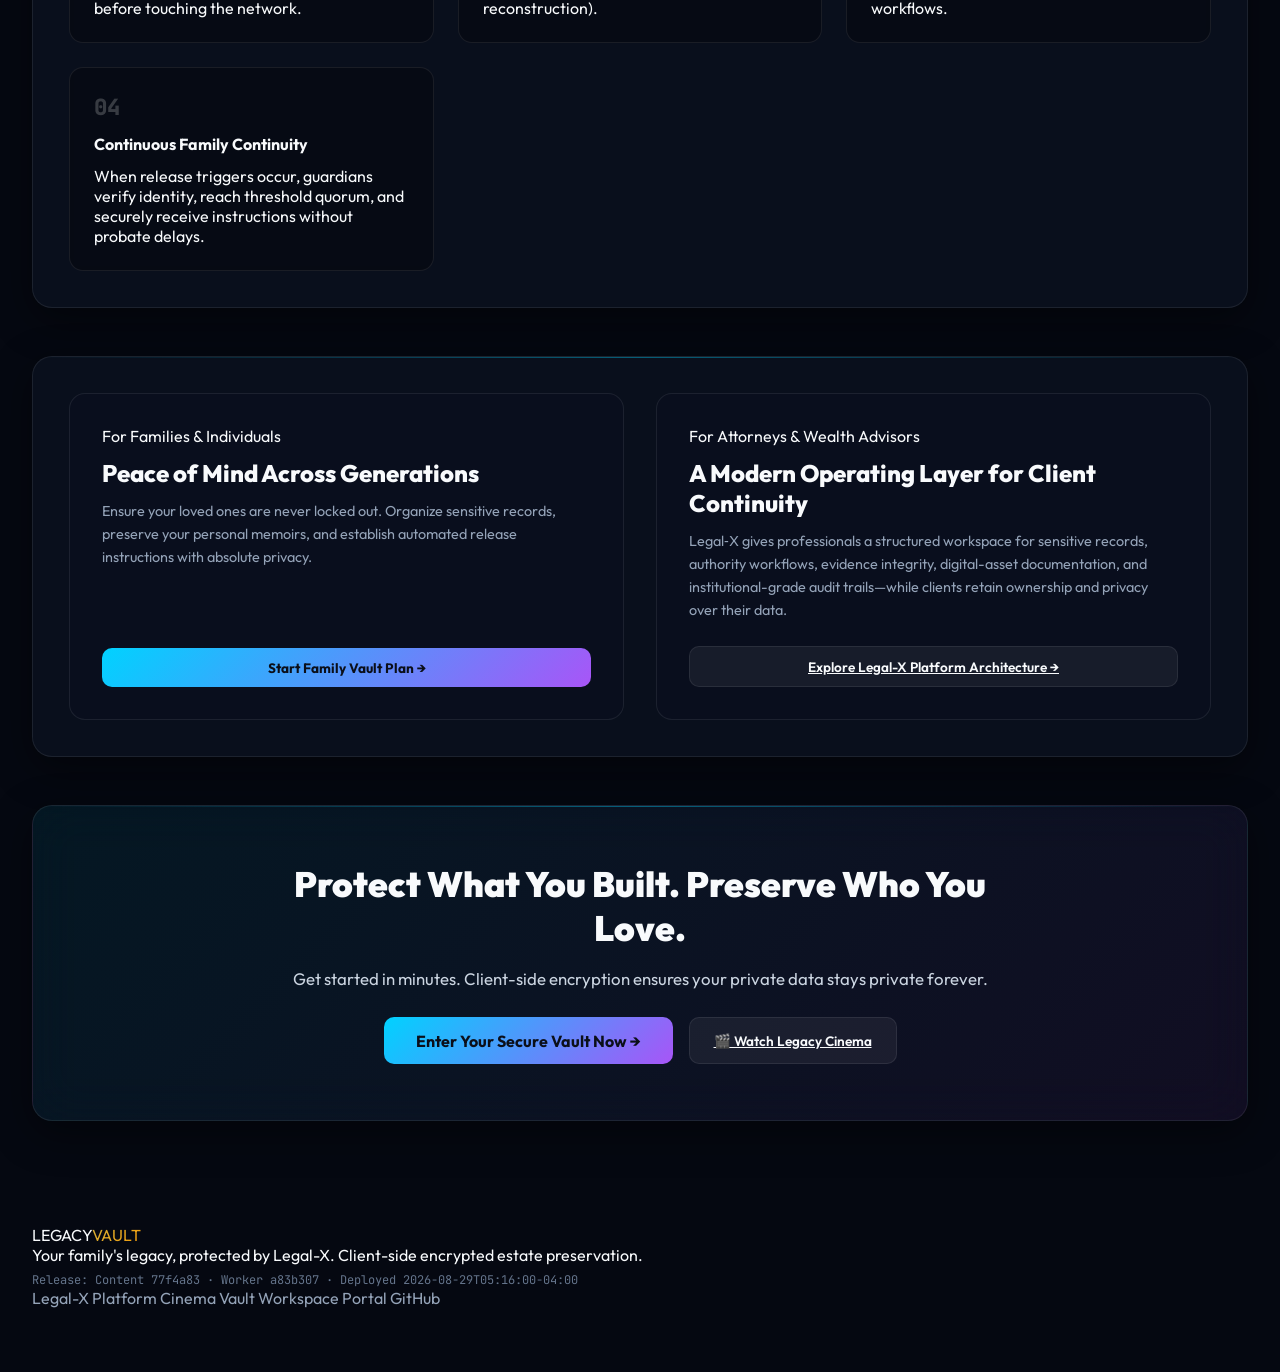
==== commit 3cd40f7a: "feat(diagnostics-refinements): add X-LegalX headers, refine CER/FRE workflow claims, and update step" ====
--- a/site/index.html
+++ b/site/index.html
@@ -110,7 +110,7 @@
             <span>🛡️</span> Private by Design
           </div>
           <p style="font-size:0.82rem; color:#94a3b8; line-height:1.5; margin:0;">
-            Encrypted client-side zero-knowledge data architecture. Only you and your designated guardians hold the keys.
+            Designed to encrypt vault content locally before upload; privacy depends on your device, key, access, and recovery configuration.
           </p>
         </div>
 
@@ -119,7 +119,7 @@
             <span>👥</span> Trusted Release
           </div>
           <p style="font-size:0.82rem; color:#94a3b8; line-height:1.5; margin:0;">
-            Multi-signature guardian quorums, executor workflows, legal attestations, and cryptographic timelock triggers.
+            Key-management, fiduciary guardian quorums, and recovery options are determined by the selected vault configuration.
           </p>
         </div>
 
@@ -128,16 +128,16 @@
             <span>⚖️</span> Verifiable Records
           </div>
           <p style="font-size:0.82rem; color:#94a3b8; line-height:1.5; margin:0;">
-            Dual SHA-256/BLAKE2b hash audit anchors and FRE 902(13)/(14) self-authenticating evidentiary lineage.
+            Cryptographic audit records may support integrity and evidence workflows; legal treatment depends on the applicable proceeding.
           </p>
         </div>
 
         <div class="step-card" style="padding: 1.25rem;">
           <div style="display:flex; align-items:center; gap:0.5rem; font-weight:800; color:#c084fc; font-size:0.95rem;">
-            <span>🏛️</span> BitGo Qualified Custody
+            <span>🏛️</span> Custody Connectivity
           </div>
           <p style="font-size:0.82rem; color:#94a3b8; line-height:1.5; margin:0;">
-            Segregated multi-sig sub-accounts, institutional SPV asset ring-fencing, and daily proof-of-reserve roots.
+            Connectivity designed for eligible enterprise custody environments where enabled under an applicable agreement.
           </p>
         </div>
       </section>
@@ -325,7 +325,7 @@
           <div class="step-card">
             <div class="step-num">03</div>
             <h4>Anchor Verifiable Evidence</h4>
-            <p>Legal-X generates deterministic proof digests anchored on-chain for self-authenticating validity under Federal Rule of Evidence 902.</p>
+            <p>Legal-X generates deterministic proof digests anchored on-chain for electronic-record evidence and custodian-attestation workflows.</p>
           </div>
           <div class="step-card">
             <div class="step-num">04</div>
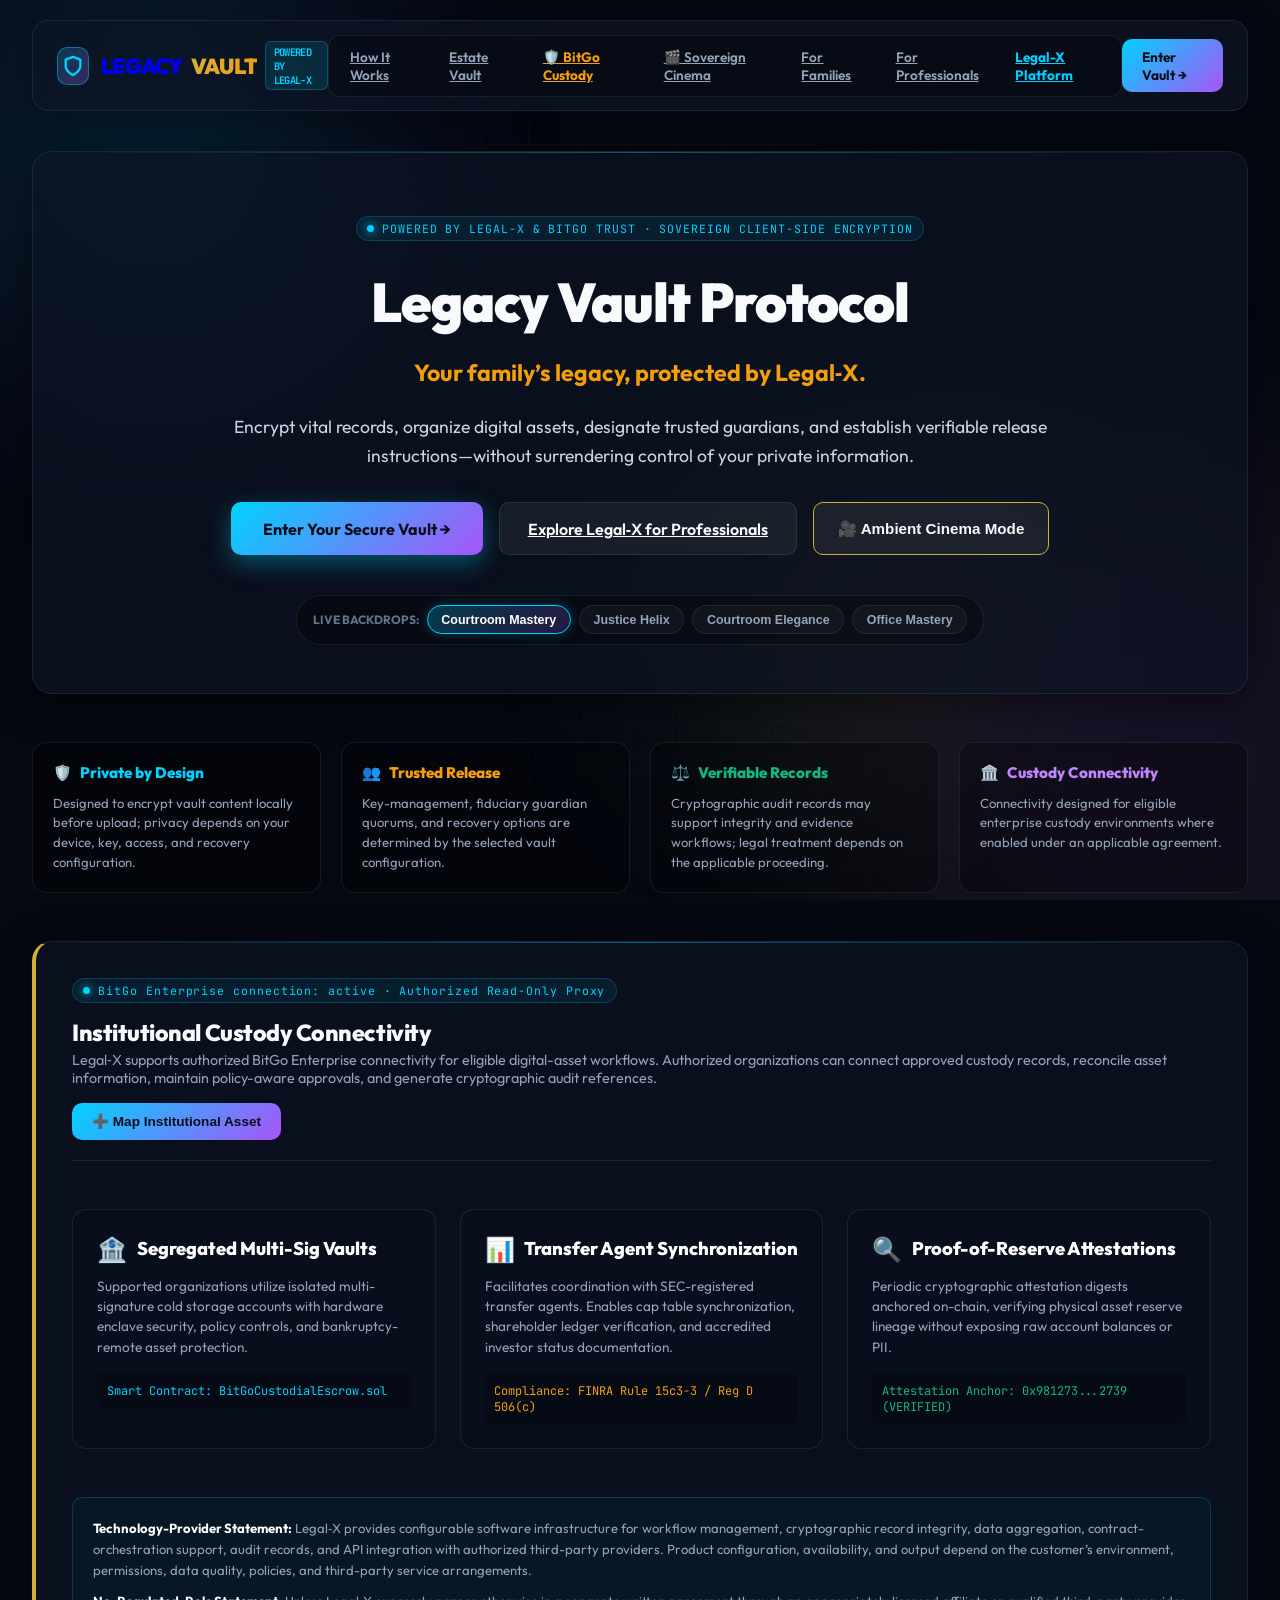
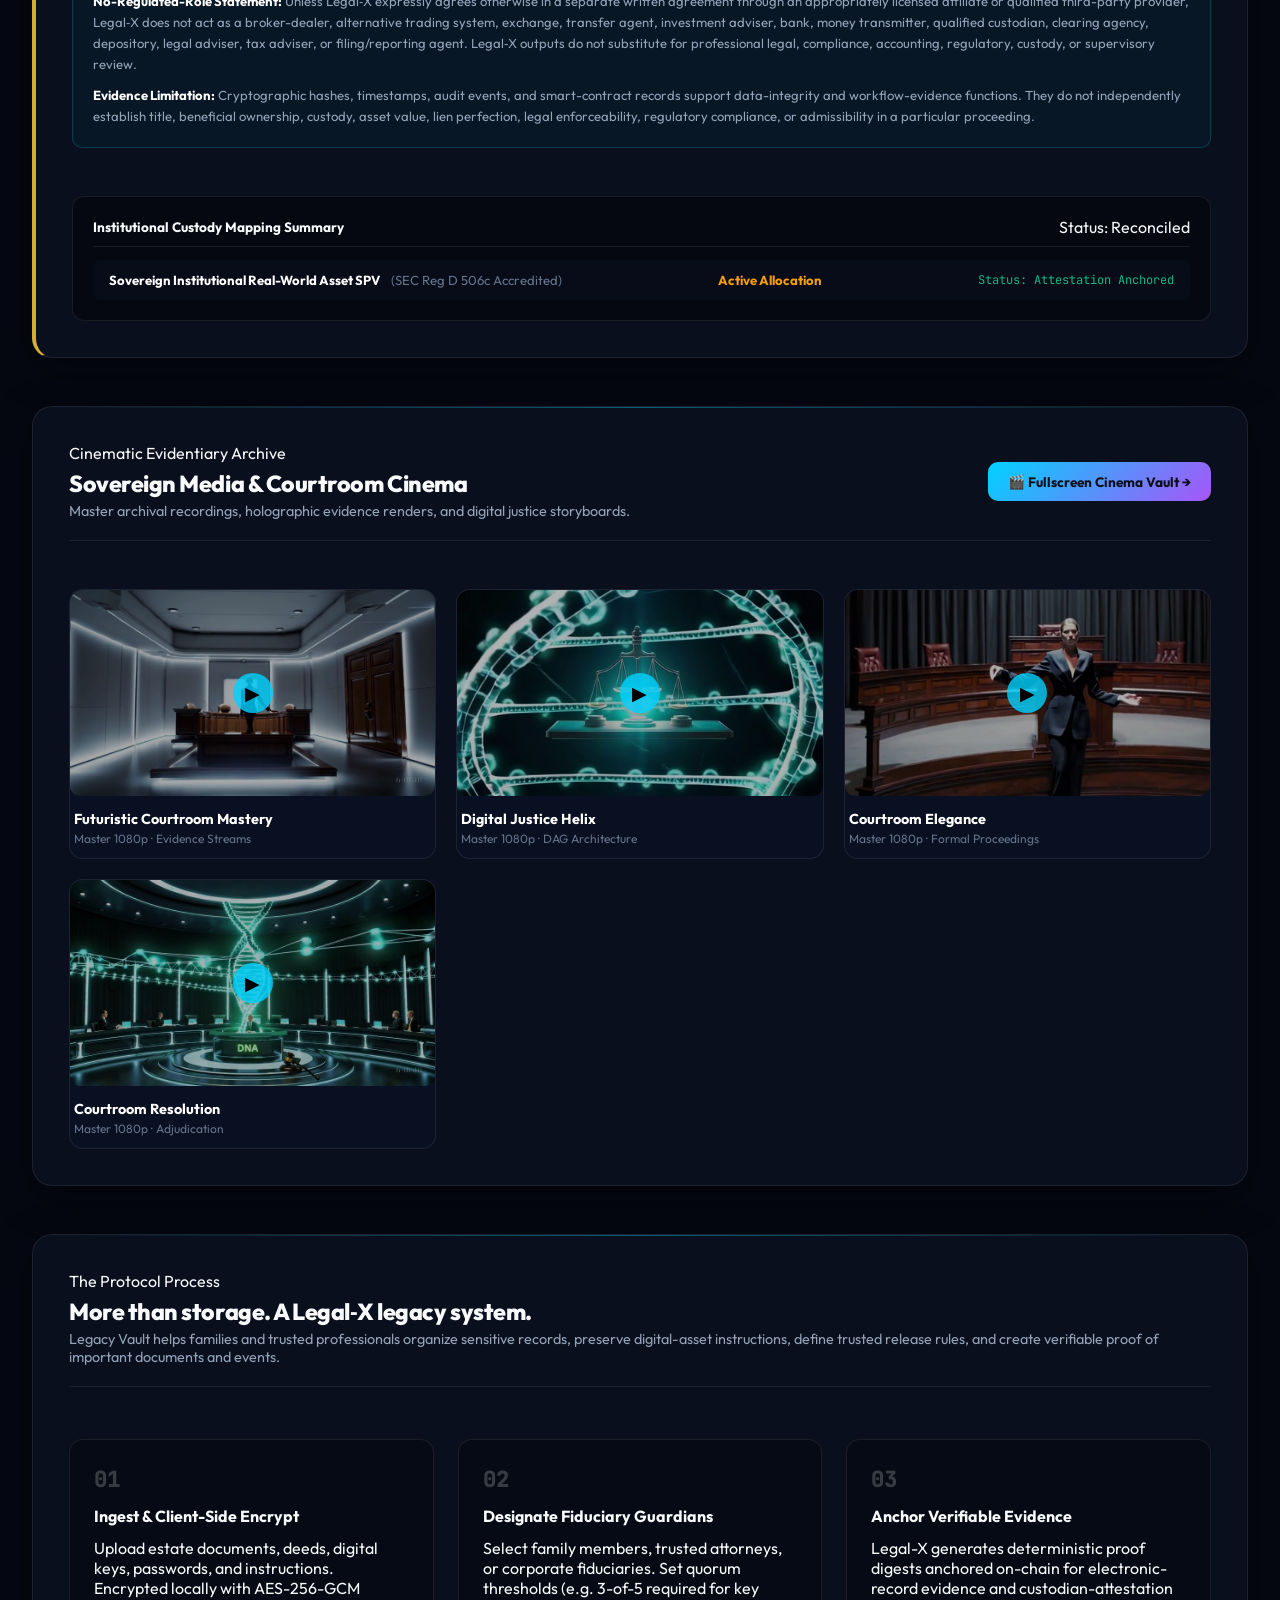
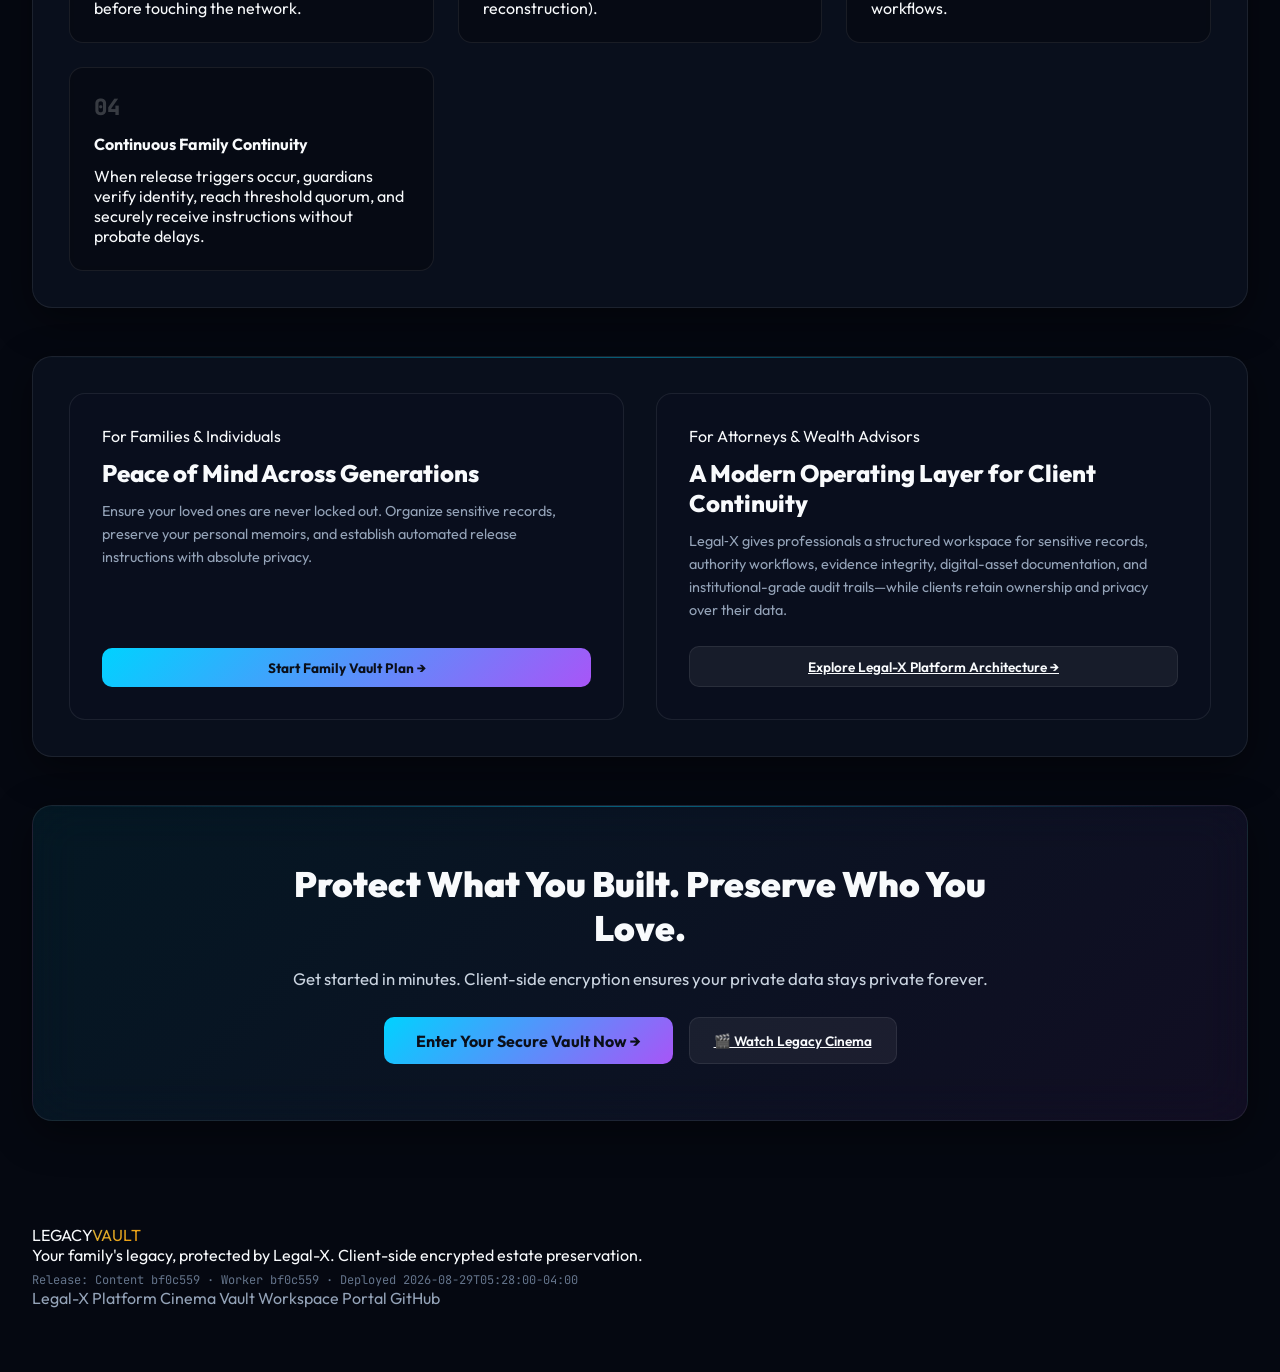
==== commit a06fe67c: "feat(release-reconciliation): reconcile release identity to bf0c559 across worker, HTML footers, and" ====
--- a/site/index.html
+++ b/site/index.html
@@ -400,7 +400,7 @@
         <div>
           <div class="footer-brand">LEGACY<span class="gold-gradient">VAULT</span></div>
           <p class="footer-tagline">Your family's legacy, protected by Legal-X. Client-side encrypted estate preservation.</p>
-          <small class="build-marker" data-release="legacy-vault" style="display:block; margin-top:0.4rem; font-family:var(--font-mono); font-size:0.75rem; color:var(--text-dim);">Release: Content 77f4a83 · Worker a83b307 · Deployed 2026-08-29T05:16:00-04:00</small>
+          <small class="build-marker" data-release="legacy-vault" style="display:block; margin-top:0.4rem; font-family:var(--font-mono); font-size:0.75rem; color:var(--text-dim);">Release: Content bf0c559 · Worker bf0c559 · Deployed 2026-08-29T05:28:00-04:00</small>
         </div>
         <div class="footer-links-group">
           <a href="legal-x.html" class="footer-link">Legal-X Platform</a>
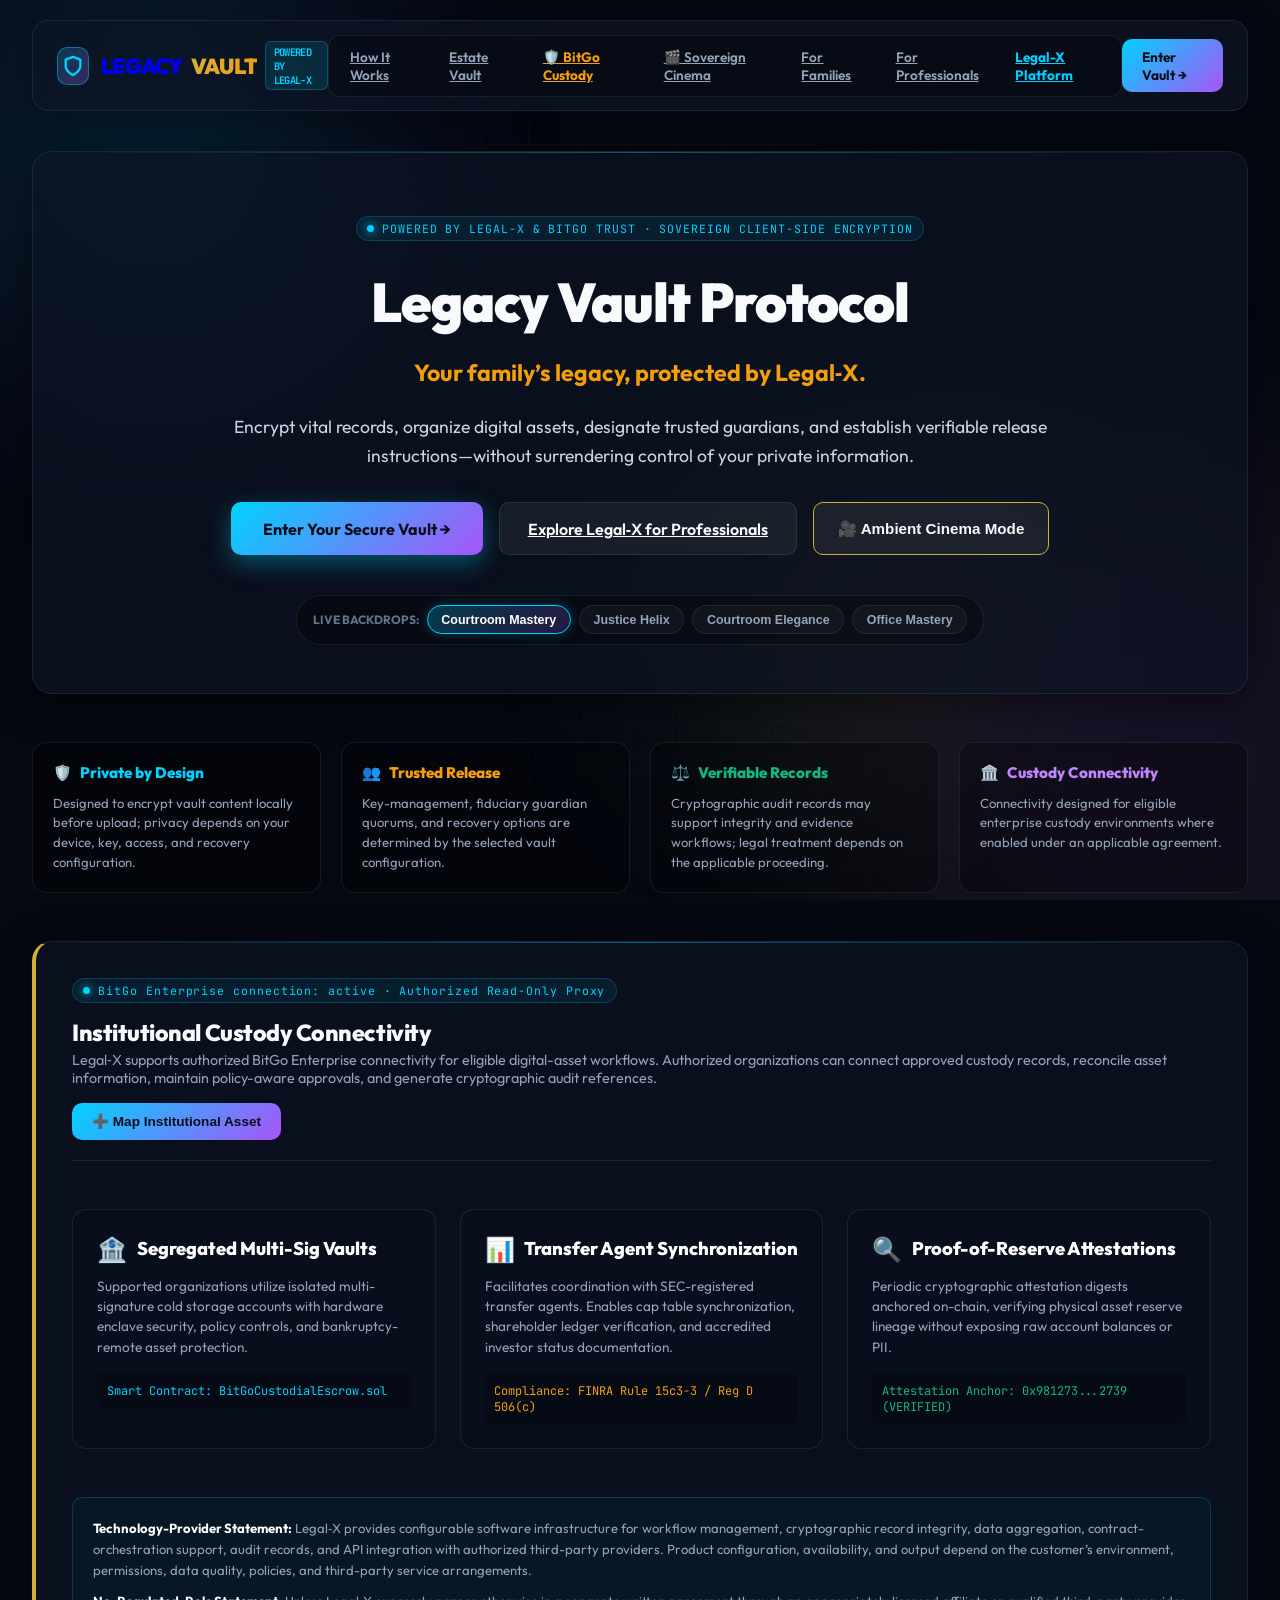
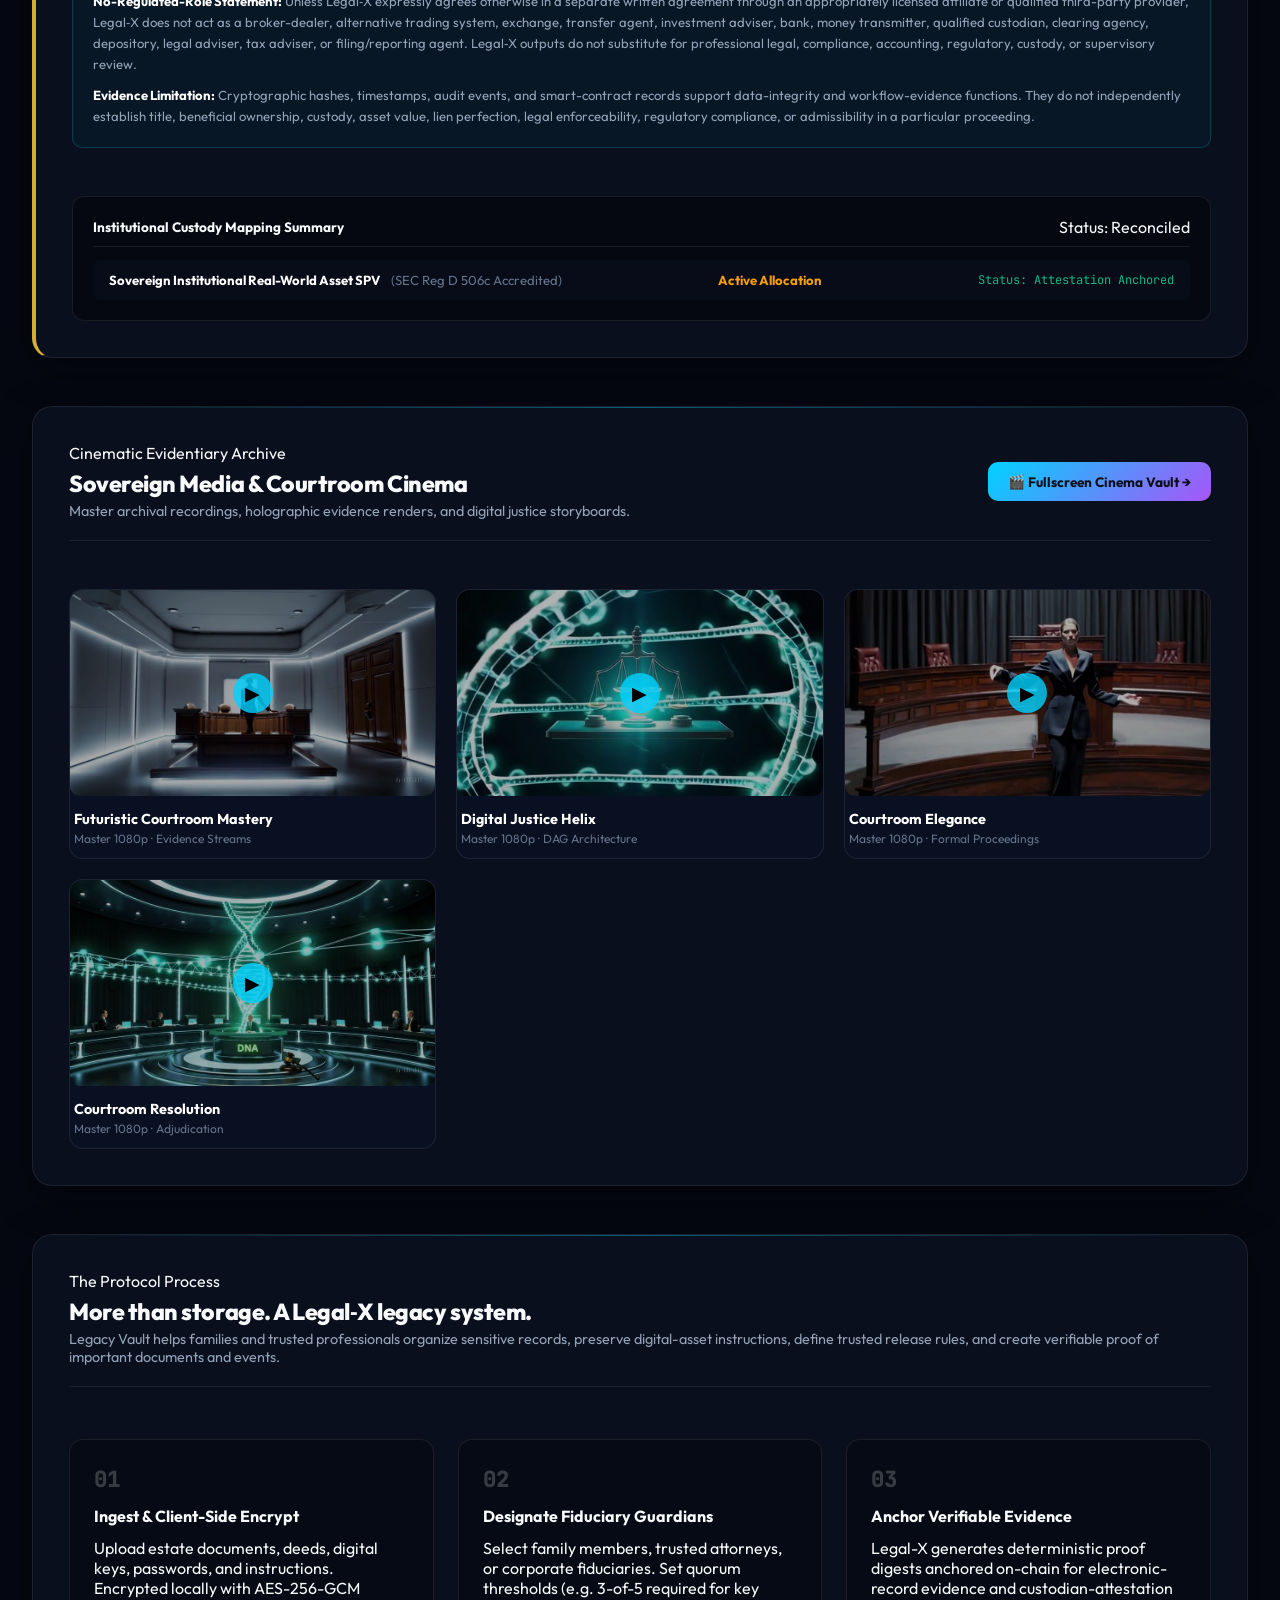
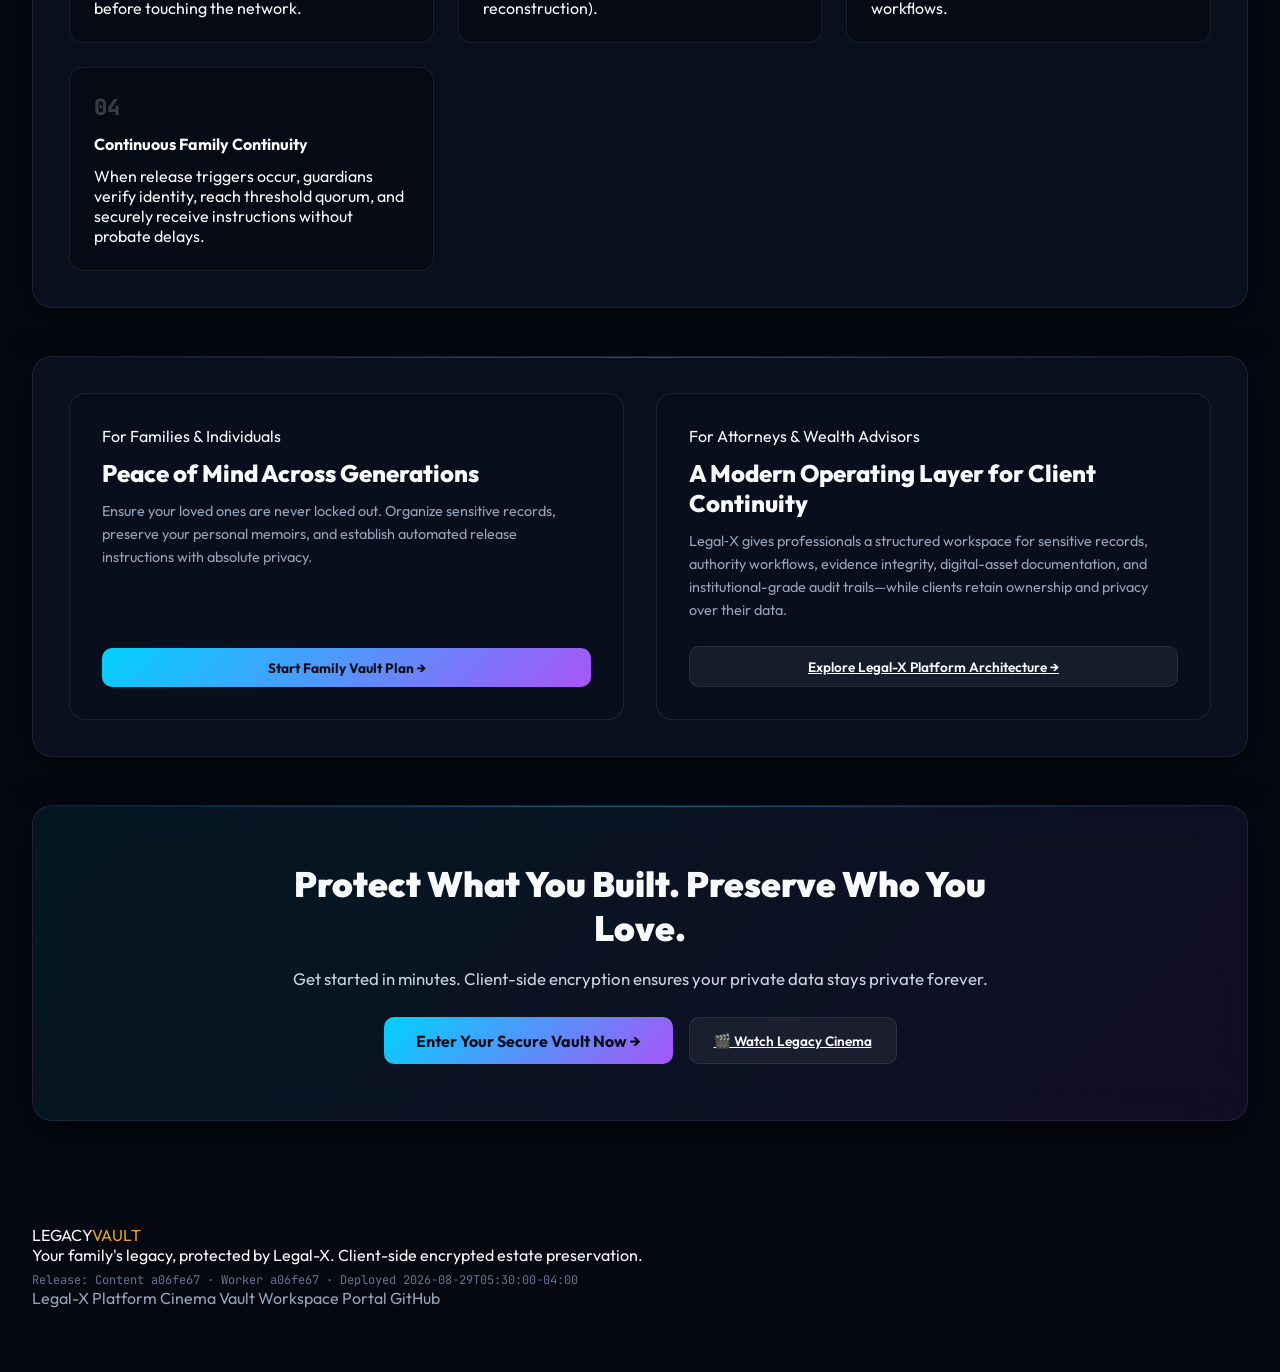
==== commit 8ef75c22: "feat(proof-endpoint): add dedicated plain-text proof endpoint and synchronize release to a06fe67" ====
--- a/site/index.html
+++ b/site/index.html
@@ -400,7 +400,7 @@
         <div>
           <div class="footer-brand">LEGACY<span class="gold-gradient">VAULT</span></div>
           <p class="footer-tagline">Your family's legacy, protected by Legal-X. Client-side encrypted estate preservation.</p>
-          <small class="build-marker" data-release="legacy-vault" style="display:block; margin-top:0.4rem; font-family:var(--font-mono); font-size:0.75rem; color:var(--text-dim);">Release: Content bf0c559 · Worker bf0c559 · Deployed 2026-08-29T05:28:00-04:00</small>
+          <small class="build-marker" data-release="legacy-vault" style="display:block; margin-top:0.4rem; font-family:var(--font-mono); font-size:0.75rem; color:var(--text-dim);">Release: Content a06fe67 · Worker a06fe67 · Deployed 2026-08-29T05:30:00-04:00</small>
         </div>
         <div class="footer-links-group">
           <a href="legal-x.html" class="footer-link">Legal-X Platform</a>
